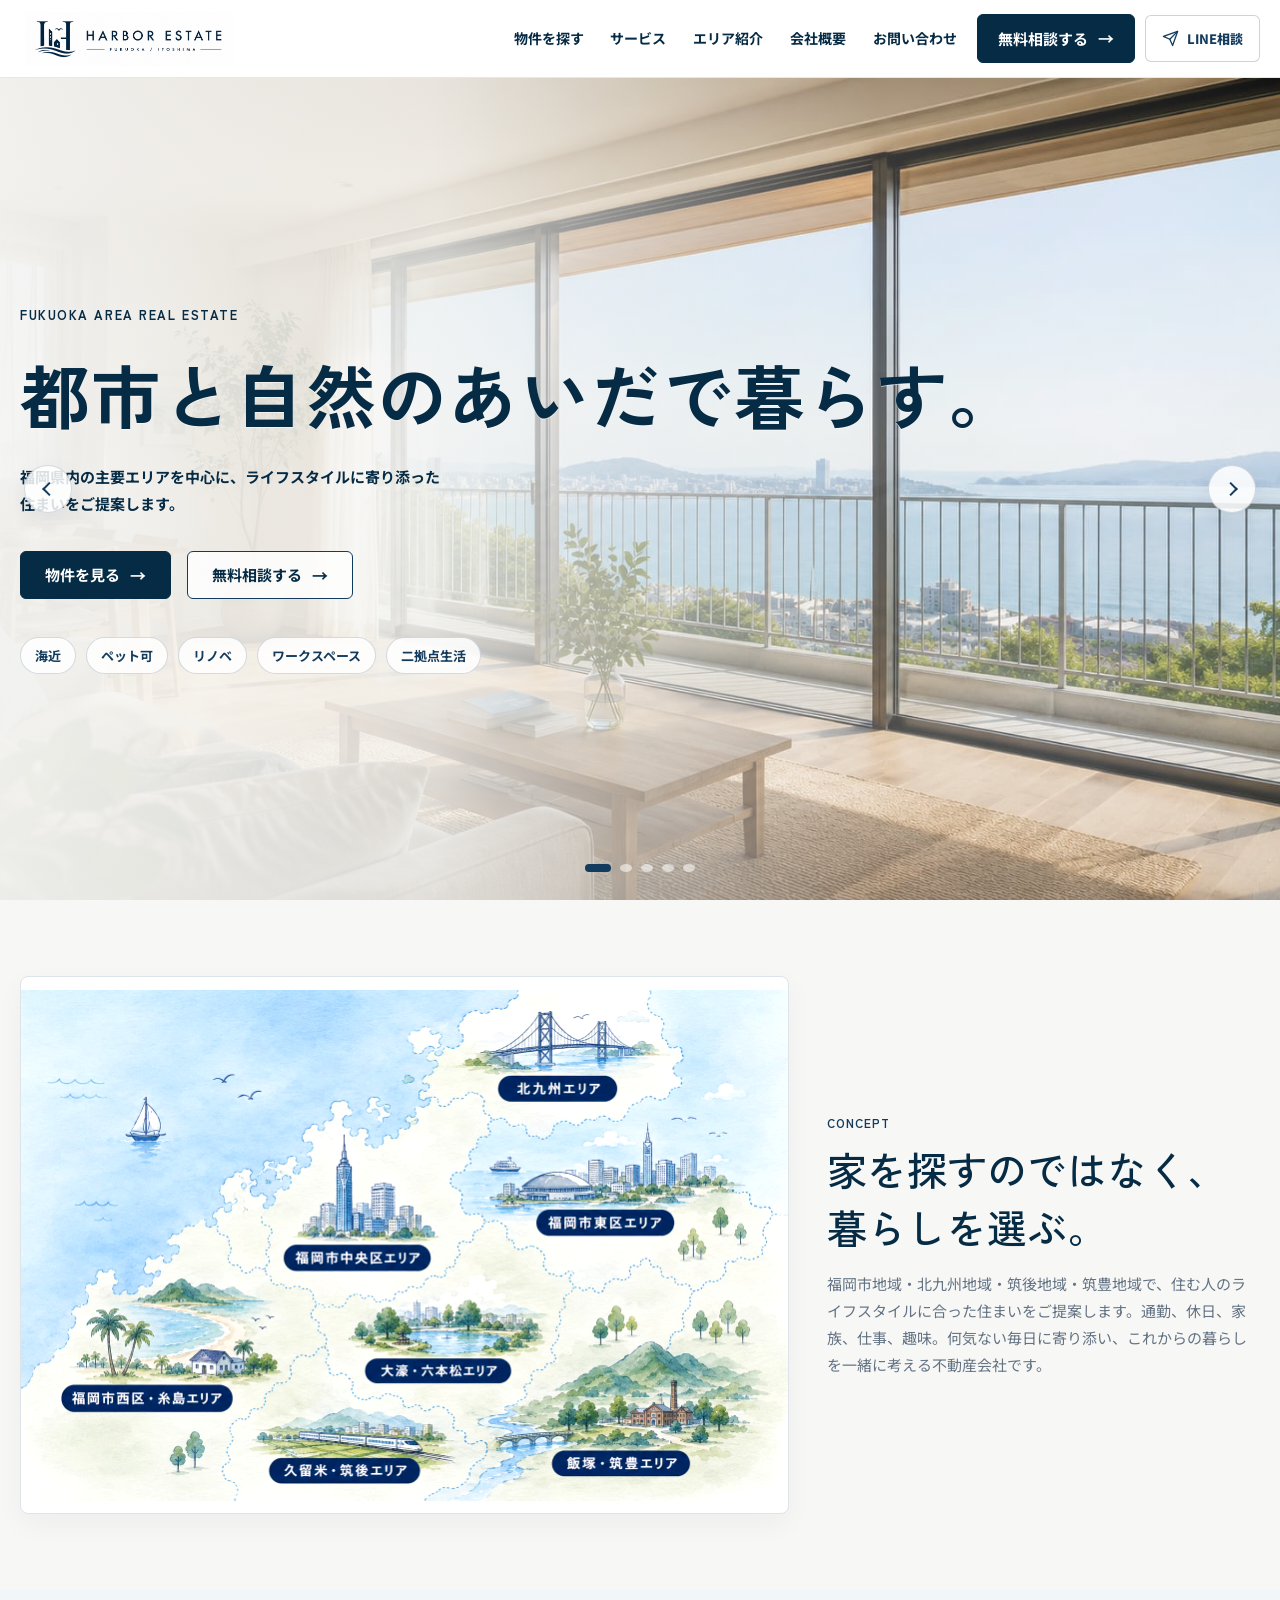
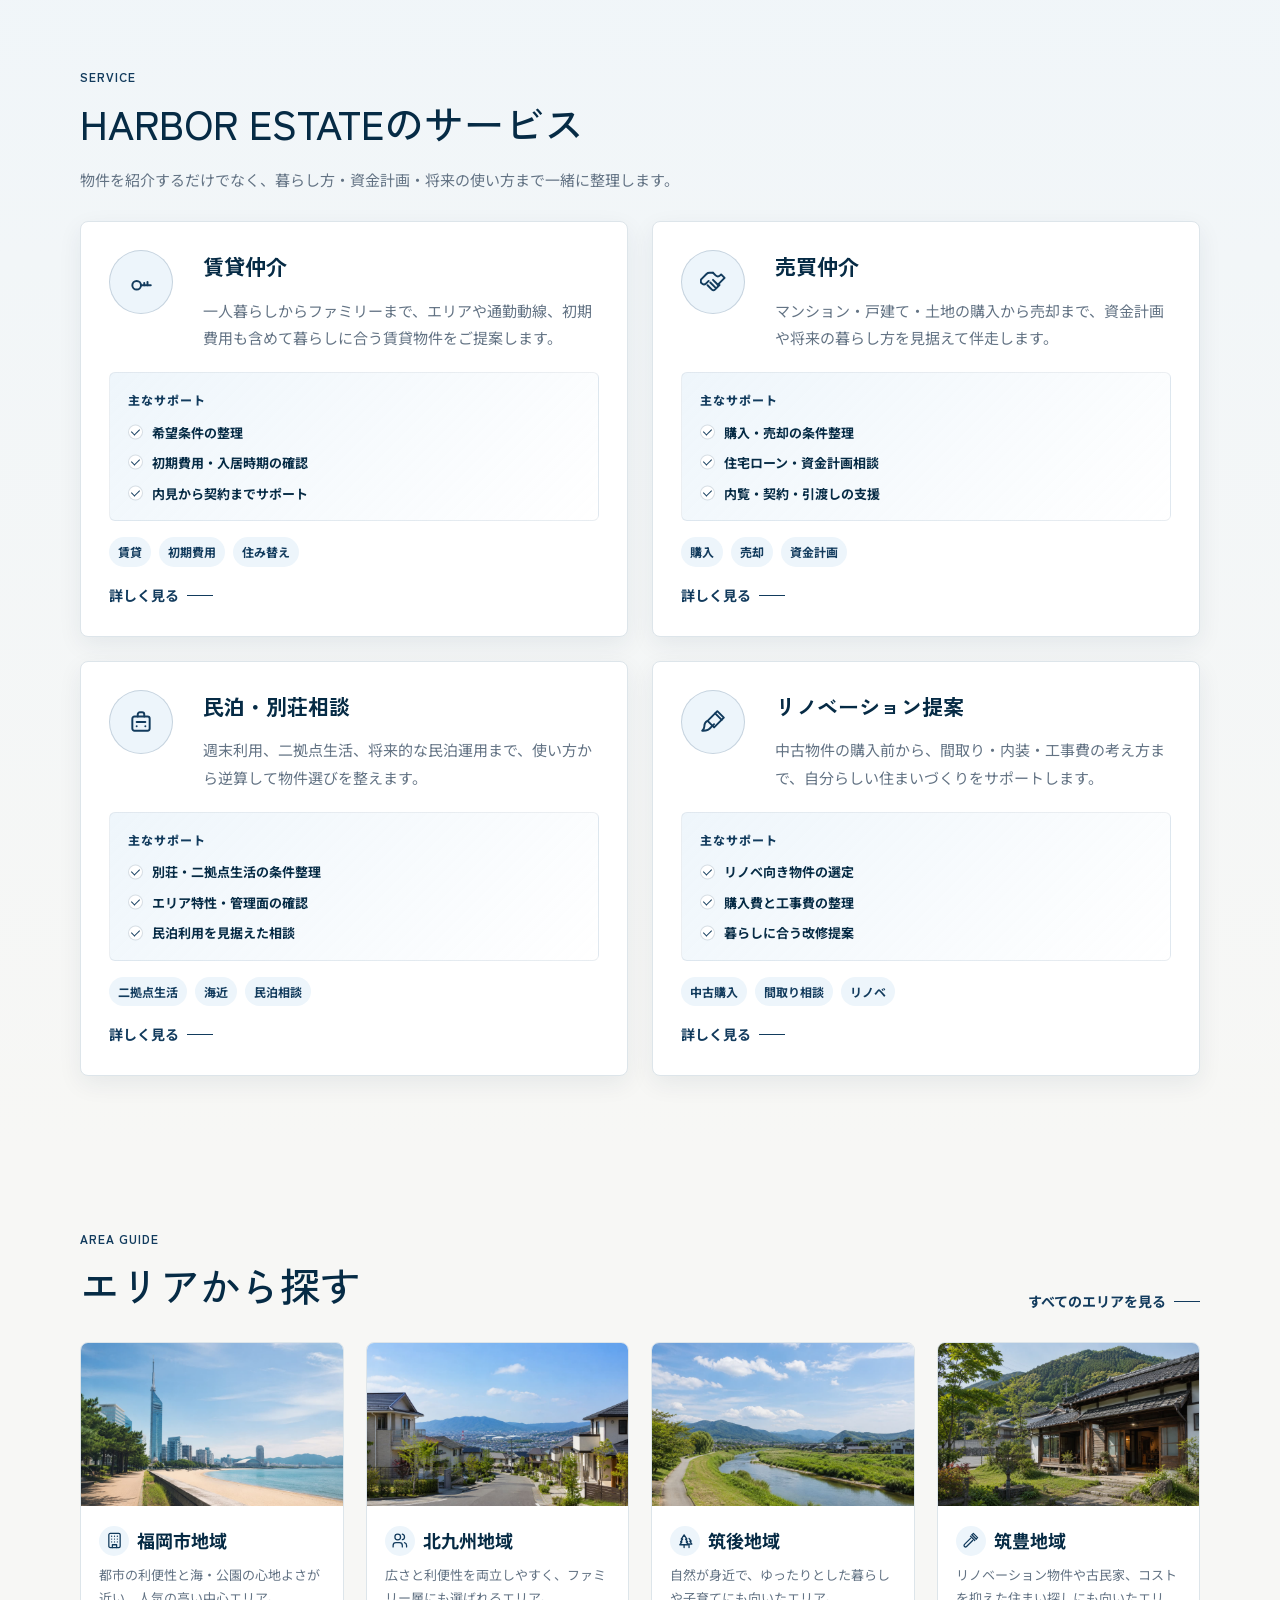
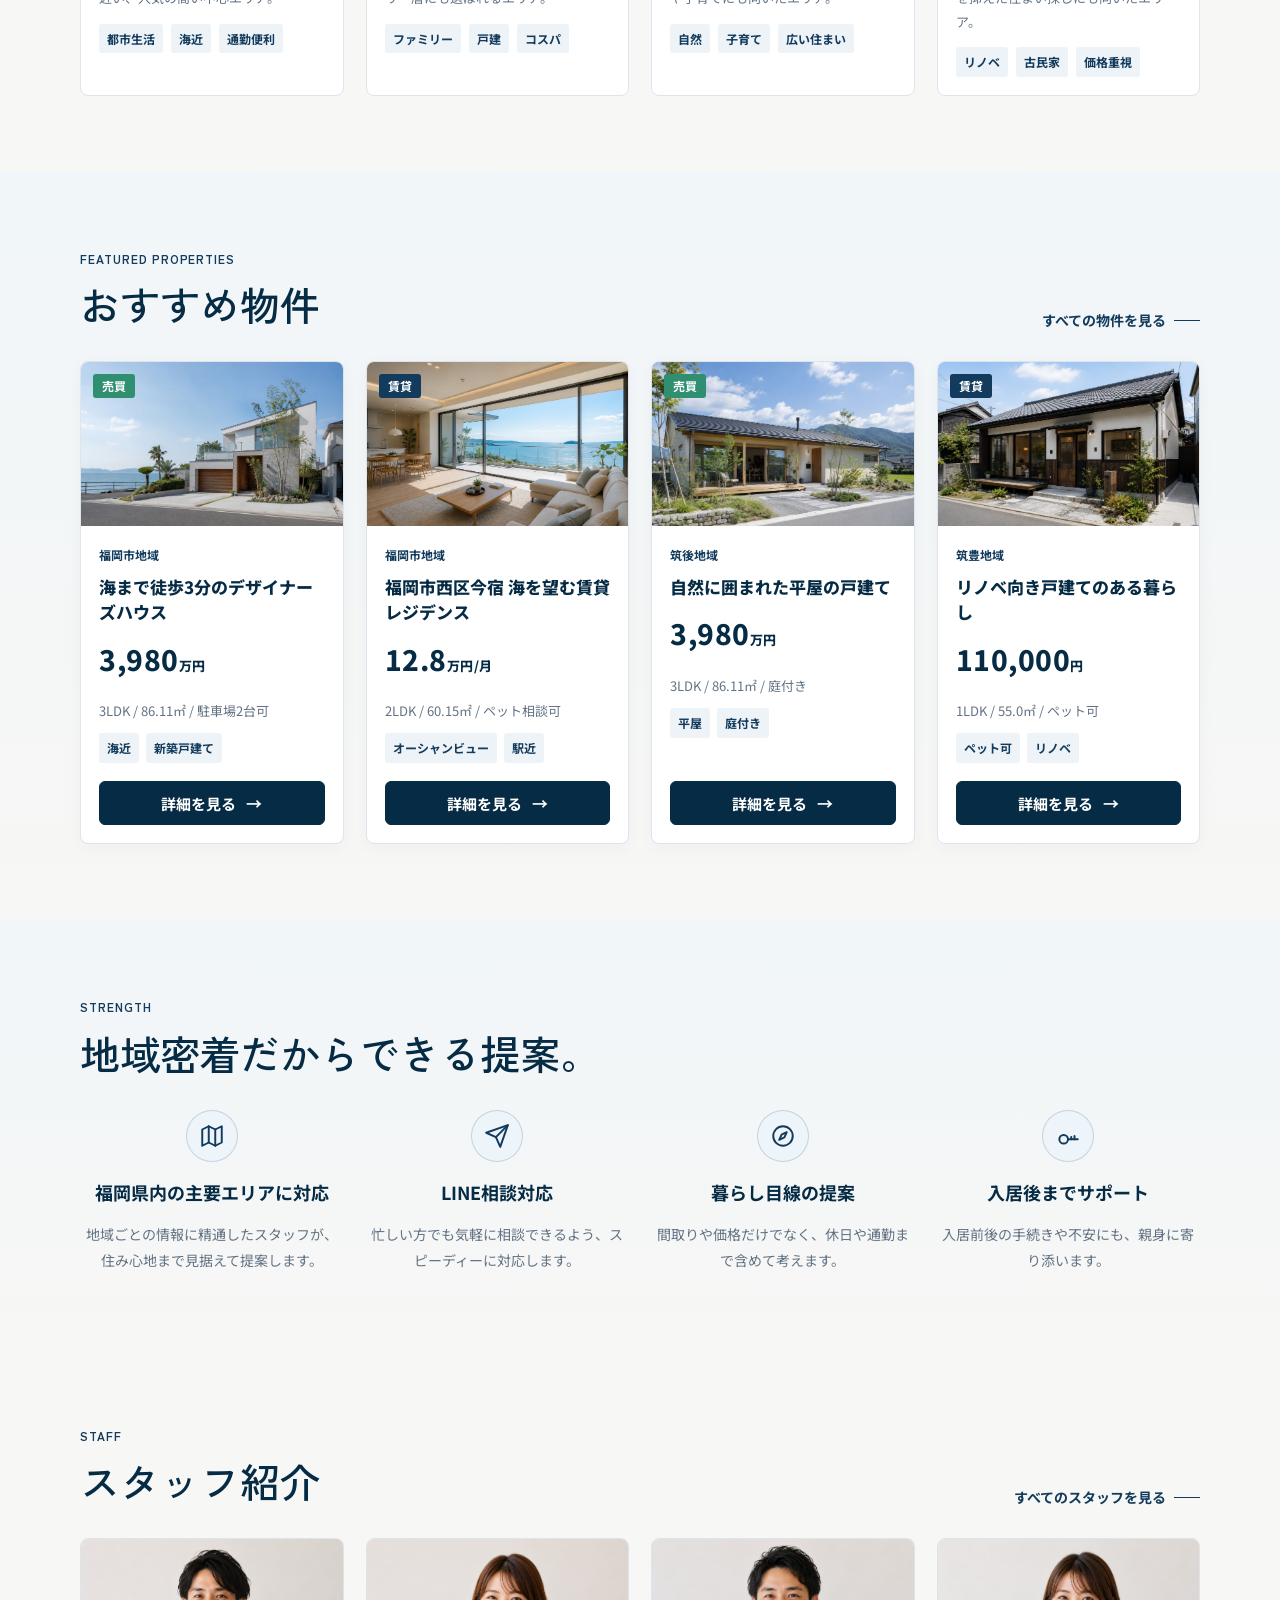
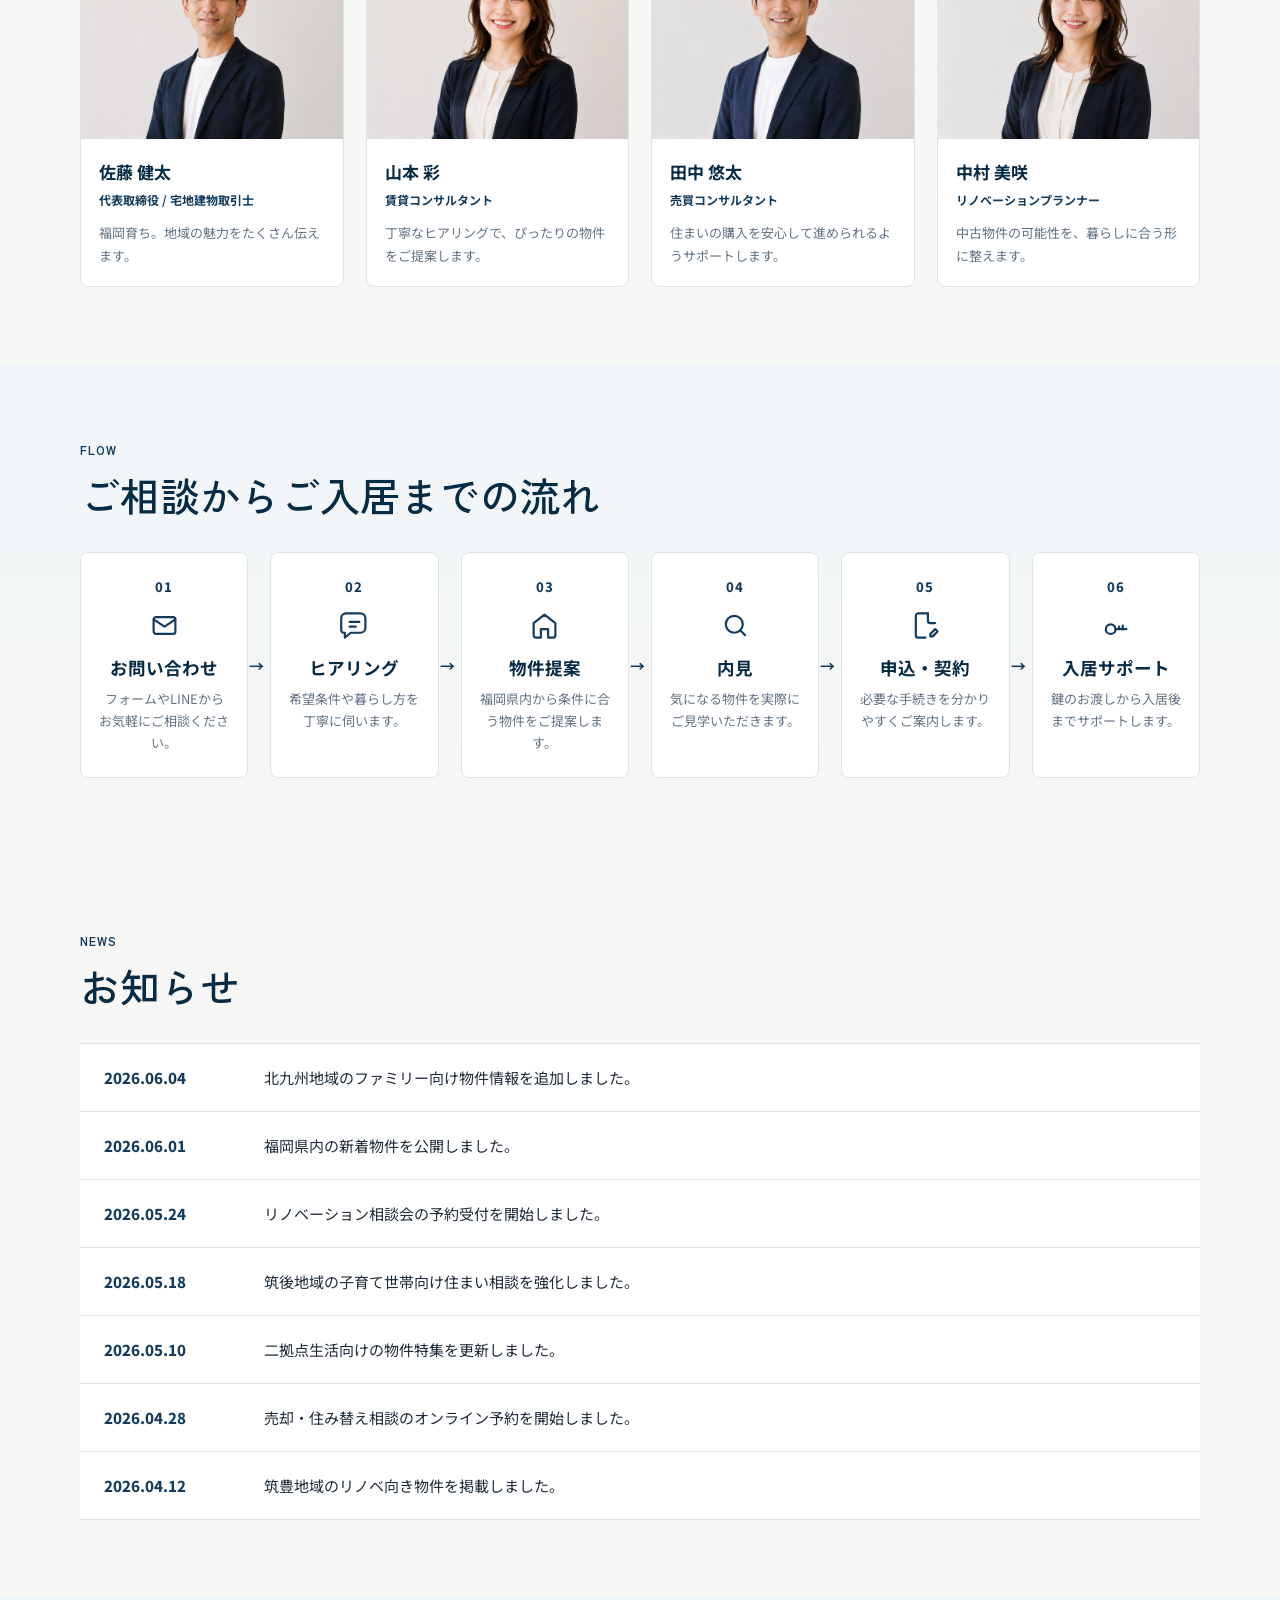
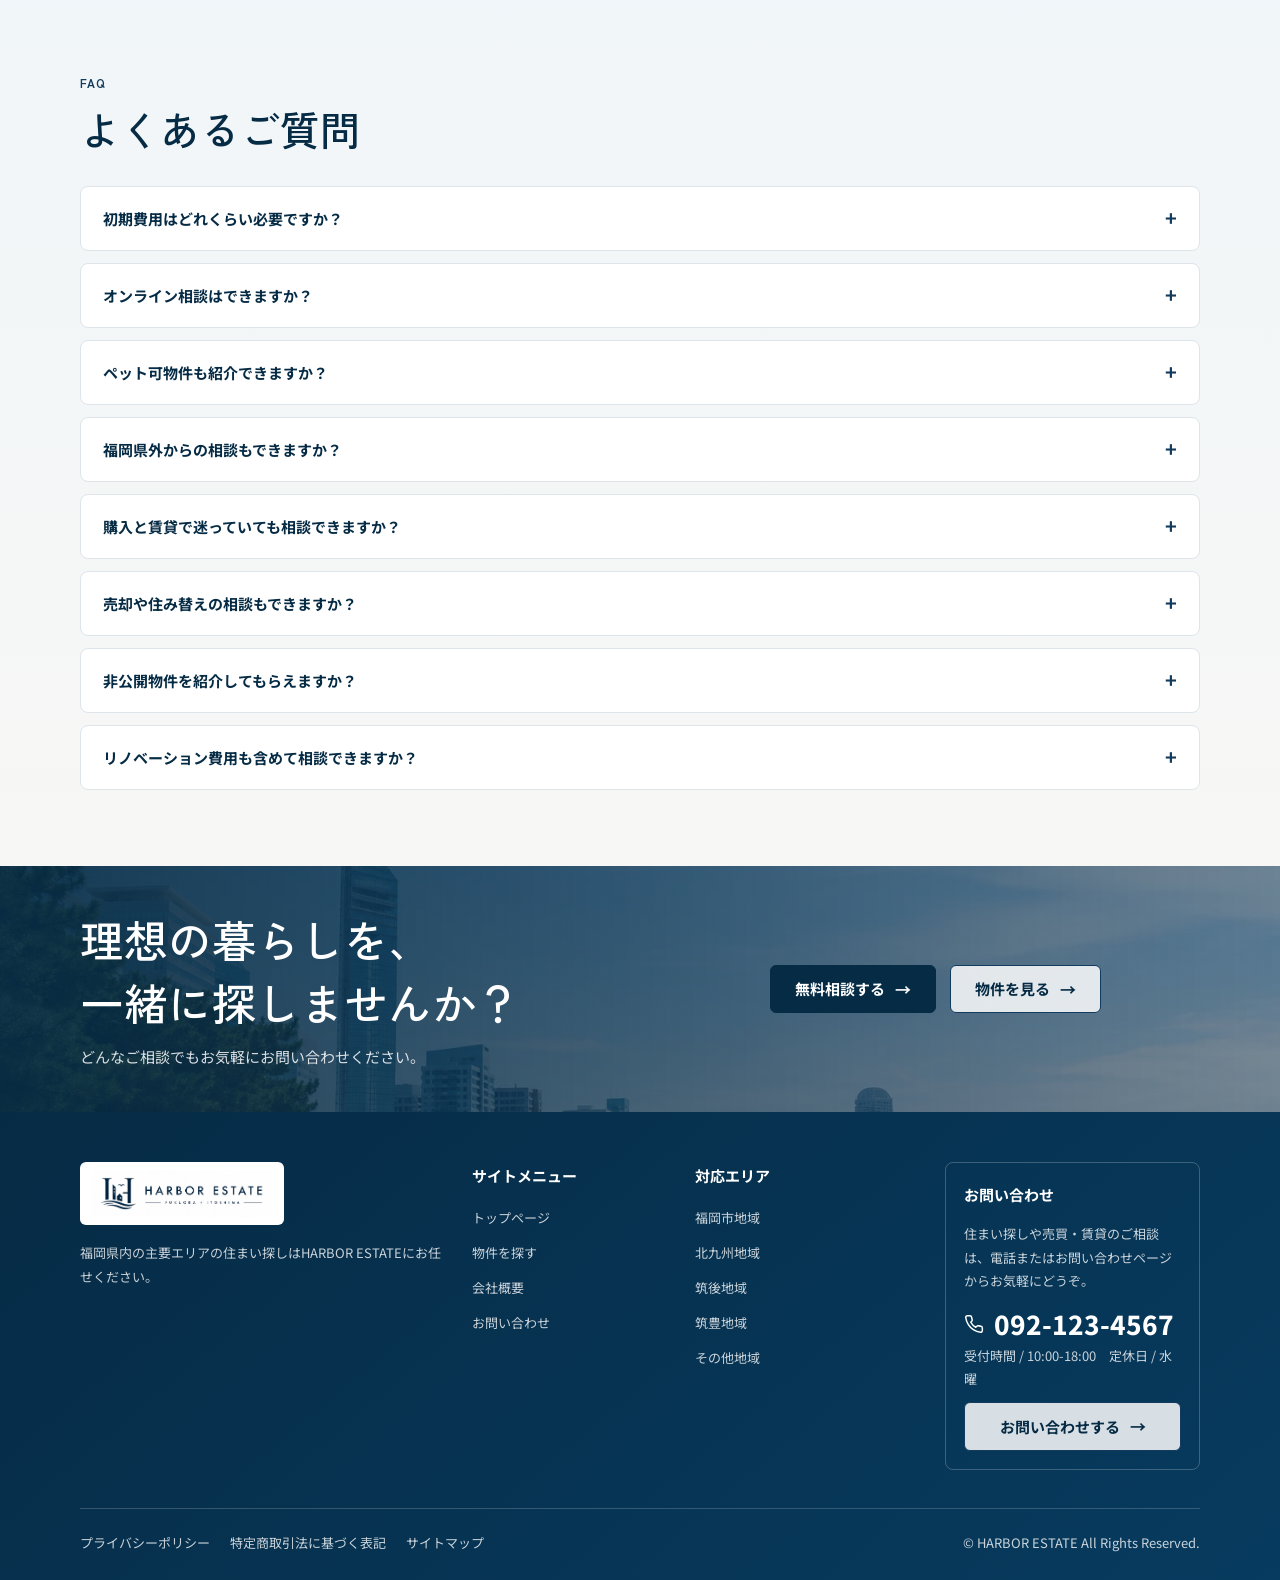
==== index.html @ d5b1fa8c "Add files via upload" ====
<!DOCTYPE html>
<html lang="ja">
<head>
  <meta charset="UTF-8">
  <meta name="viewport" content="width=device-width, initial-scale=1.0">
  <meta name="description" content="HARBOR ESTATEは、福岡県内の主要エリアで暮らしに寄り添う住まいを提案する不動産会社です。海沿い、ペット可、リノベーション物件など、理想の住まい探しをサポートします。">
  <title>HARBOR ESTATE | 福岡県内の暮らし提案型不動産</title>
  <link rel="canonical" href="https://kota-web-design.github.io/harbor-estate-demo/">
  <meta property="og:type" content="website">
  <meta property="og:site_name" content="HARBOR ESTATE">
  <meta property="og:title" content="HARBOR ESTATE | 福岡県内の暮らし提案型不動産">
  <meta property="og:description" content="HARBOR ESTATEは、福岡県内の主要エリアで暮らしに寄り添う住まいを提案する不動産会社です。海沿い、ペット可、リノベーション物件など、理想の住まい探しをサポートします。">
  <meta property="og:url" content="https://kota-web-design.github.io/harbor-estate-demo/">
  <meta property="og:image" content="https://kota-web-design.github.io/harbor-estate-demo/images/ogp.jpg">
  <meta property="og:image:width" content="1200">
  <meta property="og:image:height" content="630">
  <meta property="og:image:alt" content="HARBOR ESTATEの福岡県内向け住まい提案サイトイメージ">
  <meta property="og:locale" content="ja_JP">
  <meta name="twitter:card" content="summary_large_image">
  <meta name="twitter:title" content="HARBOR ESTATE | 福岡県内の暮らし提案型不動産">
  <meta name="twitter:description" content="HARBOR ESTATEは、福岡県内の主要エリアで暮らしに寄り添う住まいを提案する不動産会社です。海沿い、ペット可、リノベーション物件など、理想の住まい探しをサポートします。">
  <meta name="twitter:image" content="https://kota-web-design.github.io/harbor-estate-demo/images/ogp.jpg">
  <link rel="icon" href="images/favicon.svg" type="image/svg+xml">
  <link rel="preconnect" href="https://fonts.googleapis.com">
  <link rel="preconnect" href="https://fonts.gstatic.com" crossorigin>
  <link href="https://fonts.googleapis.com/css2?family=Noto+Sans+JP:wght@400;500;700;800&family=Zen+Kaku+Gothic+New:wght@400;500;700&display=swap" rel="stylesheet">
  <link rel="stylesheet" href="style.css?v=service-section-20260611">
</head>
<body>
  <!-- 共通ヘッダー -->
  <header class="site-header">
    <div class="site-header__inner">
      <a class="site-header__logo" href="index.html" aria-label="HARBOR ESTATE トップへ">
        <img src="images/logo.png" alt="HARBOR ESTATE" loading="eager" decoding="async">
      </a>
      <nav class="site-nav" id="global-nav" aria-label="グローバルナビゲーション">
        <a class="site-nav__link" href="properties.html">物件を探す</a>
        <a class="site-nav__link" href="#service">サービス</a>
        <a class="site-nav__link" href="#area">エリア紹介</a>
        <a class="site-nav__link" href="company.html">会社概要</a>
        <a class="site-nav__link" href="contact.html">お問い合わせ</a>
        <a class="site-nav__link site-nav__link--line" href="https://line.me/R/ti/p/@harborestate" target="_blank" rel="noopener">LINE相談</a>
      </nav>
      <div class="site-header__actions">
        <a class="btn btn--primary site-header__cta" href="contact.html">無料相談する</a>
        <a class="site-header__line" href="https://line.me/R/ti/p/@harborestate" target="_blank" rel="noopener"><span data-icon="send" aria-hidden="true"></span><span>LINE相談</span></a>
      </div>
      <button class="menu-button" type="button" aria-controls="global-nav" aria-expanded="false" aria-label="メニューを開閉する">
        <span class="menu-button__line"></span>
        <span class="menu-button__line"></span>
        <span class="menu-button__line"></span>
      </button>
    </div>
  </header>

  <!-- メインコンテンツ -->
  <main>
    <!-- Hero -->
    <section class="hero" data-hero-slider>
      <div class="hero__slides" aria-hidden="true">
        <div class="hero__slide is-active" data-title="都市と自然のあいだで暮らす。">
          <img src="images/hero-1.jpg" alt="" loading="eager" fetchpriority="high" decoding="async">
        </div>
        <div class="hero__slide" data-title="海の近くで、自分らしく。">
          <img src="images/hero-2.jpg" alt="" loading="lazy" decoding="async">
        </div>
        <div class="hero__slide" data-title="働く場所も、暮らす場所も。">
          <img src="images/hero-3.jpg" alt="" loading="lazy" decoding="async">
        </div>
        <div class="hero__slide" data-title="ペットと心地よく暮らす。">
          <img src="images/hero-4.jpg" alt="" loading="lazy" decoding="async">
        </div>
        <div class="hero__slide" data-title="リノベで、自分らしい空間へ。">
          <img src="images/hero-5.jpg" alt="" loading="lazy" decoding="async">
        </div>
      </div>
      <div class="hero__content">
        <div class="hero__copy">
          <span class="hero__eyebrow">FUKUOKA AREA REAL ESTATE</span>
          <h1 class="hero__title" data-hero-title>都市と自然のあいだで暮らす。</h1>
          <p class="hero__lead">福岡県内の主要エリアを中心に、ライフスタイルに寄り添った住まいをご提案します。</p>
          <div class="hero__actions">
            <a class="btn btn--primary" href="properties.html">物件を見る</a>
            <a class="btn btn--ghost" href="contact.html">無料相談する</a>
          </div>
          <div class="tag-list hero__tags" aria-label="暮らしタグ">
            <span class="tag">海近</span>
            <span class="tag">ペット可</span>
            <span class="tag">リノベ</span>
            <span class="tag">ワークスペース</span>
            <span class="tag">二拠点生活</span>
          </div>
        </div>
      </div>
      <button class="hero__control hero__control--prev" type="button" data-slider-prev aria-label="前のスライドへ">‹</button>
      <button class="hero__control hero__control--next" type="button" data-slider-next aria-label="次のスライドへ">›</button>
      <div class="hero__dots" role="tablist" aria-label="スライド選択">
        <button class="hero__dot is-active" type="button" aria-label="1枚目" aria-selected="true"></button>
        <button class="hero__dot" type="button" aria-label="2枚目" aria-selected="false"></button>
        <button class="hero__dot" type="button" aria-label="3枚目" aria-selected="false"></button>
        <button class="hero__dot" type="button" aria-label="4枚目" aria-selected="false"></button>
        <button class="hero__dot" type="button" aria-label="5枚目" aria-selected="false"></button>
      </div>
    </section>

    <!-- Concept -->
    <section class="section" id="concept">
      <div class="container concept-grid">
        <div class="concept-grid__image fade-up">
          <img src="images/concept.jpg" alt="福岡県内の対応エリアと暮らしの特徴を表現したイラストマップ" loading="lazy">
        </div>
        <div class="concept-grid__text fade-up">
          <span class="section__label">CONCEPT</span>
          <h2 class="section__title">家を探すのではなく、<br>暮らしを選ぶ。</h2>
          <p class="section__lead">福岡市地域・北九州地域・筑後地域・筑豊地域で、住む人のライフスタイルに合った住まいをご提案します。通勤、休日、家族、仕事、趣味。何気ない毎日に寄り添い、これからの暮らしを一緒に考える不動産会社です。</p>
        </div>
      </div>
    </section>

    <!-- Service -->
    <section class="section section--soft" id="service">
      <div class="container">
        <div class="section__head">
          <div>
            <span class="section__label">SERVICE</span>
            <h2 class="section__title">HARBOR ESTATEのサービス</h2>
            <p class="section__lead">物件を紹介するだけでなく、暮らし方・資金計画・将来の使い方まで一緒に整理します。</p>
          </div>
        </div>
        <div class="service-grid">
          <a class="service-card fade-up" href="properties.html?deal=rent">
            <span class="service-card__icon" data-icon="key" aria-hidden="true"></span>
            <h3 class="service-card__title">賃貸仲介</h3>
            <p class="service-card__text">一人暮らしからファミリーまで、エリアや通勤動線、初期費用も含めて暮らしに合う賃貸物件をご提案します。</p>
            <ul class="service-card__list">
              <li>希望条件の整理</li>
              <li>初期費用・入居時期の確認</li>
              <li>内見から契約までサポート</li>
            </ul>
            <div class="service-card__tags"><span>賃貸</span><span>初期費用</span><span>住み替え</span></div>
            <span class="link-arrow">詳しく見る</span>
          </a>
          <a class="service-card fade-up" href="properties.html?deal=buy">
            <span class="service-card__icon" data-icon="handshake" aria-hidden="true"></span>
            <h3 class="service-card__title">売買仲介</h3>
            <p class="service-card__text">マンション・戸建て・土地の購入から売却まで、資金計画や将来の暮らし方を見据えて伴走します。</p>
            <ul class="service-card__list">
              <li>購入・売却の条件整理</li>
              <li>住宅ローン・資金計画相談</li>
              <li>内覧・契約・引渡しの支援</li>
            </ul>
            <div class="service-card__tags"><span>購入</span><span>売却</span><span>資金計画</span></div>
            <span class="link-arrow">詳しく見る</span>
          </a>
          <a class="service-card fade-up" href="vacation.html">
            <span class="service-card__icon" data-icon="suitcase" aria-hidden="true"></span>
            <h3 class="service-card__title">民泊・別荘相談</h3>
            <p class="service-card__text">週末利用、二拠点生活、将来的な民泊運用まで、使い方から逆算して物件選びを整えます。</p>
            <ul class="service-card__list">
              <li>別荘・二拠点生活の条件整理</li>
              <li>エリア特性・管理面の確認</li>
              <li>民泊利用を見据えた相談</li>
            </ul>
            <div class="service-card__tags"><span>二拠点生活</span><span>海近</span><span>民泊相談</span></div>
            <span class="link-arrow">詳しく見る</span>
          </a>
          <a class="service-card fade-up" href="renovation.html">
            <span class="service-card__icon" data-icon="paintbrush" aria-hidden="true"></span>
            <h3 class="service-card__title">リノベーション提案</h3>
            <p class="service-card__text">中古物件の購入前から、間取り・内装・工事費の考え方まで、自分らしい住まいづくりをサポートします。</p>
            <ul class="service-card__list">
              <li>リノベ向き物件の選定</li>
              <li>購入費と工事費の整理</li>
              <li>暮らしに合う改修提案</li>
            </ul>
            <div class="service-card__tags"><span>中古購入</span><span>間取り相談</span><span>リノベ</span></div>
            <span class="link-arrow">詳しく見る</span>
          </a>
        </div>
      </div>
    </section>

    <!-- Area Guide -->
    <section class="section" id="area">
      <div class="container">
        <div class="section__head">
          <div>
            <span class="section__label">AREA GUIDE</span>
            <h2 class="section__title">エリアから探す</h2>
          </div>
          <a class="link-arrow" href="properties.html">すべてのエリアを見る</a>
        </div>
        <div class="area-grid">
          <a class="area-card fade-up" href="properties.html?area=福岡市地域">
            <div class="area-card__image"><img src="images/fukuokashi.jpg" alt="福岡市地域の海沿い都市景観と暮らしを表現したエリアイメージ" loading="lazy"></div>
            <div class="area-card__body">
              <h3 class="area-card__title"><span class="area-card__icon" data-icon="building" aria-hidden="true"></span>福岡市地域</h3>
              <p class="area-card__text">都市の利便性と海・公園の心地よさが近い、人気の高い中心エリア。</p>
              <div class="area-card__tags"><span>都市生活</span><span>海近</span><span>通勤便利</span></div>
            </div>
          </a>
          <a class="area-card fade-up" href="properties.html?area=北九州地域">
            <div class="area-card__image"><img src="images/kitakyuusyu.jpg" alt="北九州地域の落ち着いた住宅街とファミリー向けの暮らしを表現したエリアイメージ" loading="lazy"></div>
            <div class="area-card__body">
              <h3 class="area-card__title"><span class="area-card__icon" data-icon="users" aria-hidden="true"></span>北九州地域</h3>
              <p class="area-card__text">広さと利便性を両立しやすく、ファミリー層にも選ばれるエリア。</p>
              <div class="area-card__tags"><span>ファミリー</span><span>戸建</span><span>コスパ</span></div>
            </div>
          </a>
          <a class="area-card fade-up" href="properties.html?area=筑後地域">
            <div class="area-card__image"><img src="images/chikugo.jpg" alt="筑後地域の自然豊かな川沿いの暮らしを表現したエリアイメージ" loading="lazy"></div>
            <div class="area-card__body">
              <h3 class="area-card__title"><span class="area-card__icon" data-icon="trees" aria-hidden="true"></span>筑後地域</h3>
              <p class="area-card__text">自然が身近で、ゆったりとした暮らしや子育てにも向いたエリア。</p>
              <div class="area-card__tags"><span>自然</span><span>子育て</span><span>広い住まい</span></div>
            </div>
          </a>
          <a class="area-card fade-up" href="properties.html?area=筑豊地域">
            <div class="area-card__image"><img src="images/chikuhou.jpg" alt="筑豊地域の古民家リノベーションと自然に囲まれた暮らしを表現したエリアイメージ" loading="lazy"></div>
            <div class="area-card__body">
              <h3 class="area-card__title"><span class="area-card__icon" data-icon="hammer" aria-hidden="true"></span>筑豊地域</h3>
              <p class="area-card__text">リノベーション物件や古民家、コストを抑えた住まい探しにも向いたエリア。</p>
              <div class="area-card__tags"><span>リノベ</span><span>古民家</span><span>価格重視</span></div>
            </div>
          </a>
        </div>
      </div>
    </section>

    <!-- Featured Properties -->
    <section class="section section--soft" id="featured">
      <div class="container">
        <div class="section__head">
          <div>
            <span class="section__label">FEATURED PROPERTIES</span>
            <h2 class="section__title">おすすめ物件</h2>
          </div>
          <a class="link-arrow" href="properties.html">すべての物件を見る</a>
        </div>
        <div class="property-grid">
          <article class="property-card fade-up">
            <a href="property-detail.html" class="property-card__image">
              <img src="images/fukuokashi_house.jpg" alt="福岡市地域の海沿いに建つモダンなデザイナーズ住宅の物件イメージ" loading="lazy">
              <span class="badge badge--green property-card__badge">売買</span>
            </a>
            <div class="property-card__body">
              <p class="property-card__area">福岡市地域</p>
              <h3 class="property-card__title">海まで徒歩3分のデザイナーズハウス</h3>
              <p class="property-card__price">3,980<small>万円</small></p>
              <p class="property-card__meta">3LDK / 86.11㎡ / 駐車場2台可</p>
              <div class="property-card__tags"><span class="property-card__tag">海近</span><span class="property-card__tag">新築戸建て</span></div>
            </div>
            <a class="btn btn--primary property-card__button" href="property-detail.html">詳細を見る</a>
          </article>
          <article class="property-card fade-up">
            <a href="property-rent-detail.html" class="property-card__image">
              <img src="images/properties/house03.jpg" alt="福岡市西区今宿の海を望む賃貸レジデンスの物件イメージ" loading="lazy">
              <span class="badge property-card__badge">賃貸</span>
            </a>
            <div class="property-card__body">
              <p class="property-card__area">福岡市地域</p>
              <h3 class="property-card__title">福岡市西区今宿 海を望む賃貸レジデンス</h3>
              <p class="property-card__price">12.8<small>万円/月</small></p>
              <p class="property-card__meta">2LDK / 60.15㎡ / ペット相談可</p>
              <div class="property-card__tags"><span class="property-card__tag">オーシャンビュー</span><span class="property-card__tag">駅近</span></div>
            </div>
            <a class="btn btn--primary property-card__button" href="property-rent-detail.html">詳細を見る</a>
          </article>
          <article class="property-card fade-up">
            <a href="property-unavailable.html" class="property-card__image">
              <img src="images/chikugou_house.jpg" alt="筑後地域の自然に囲まれた平屋住宅の物件イメージ" loading="lazy">
              <span class="badge badge--green property-card__badge">売買</span>
            </a>
            <div class="property-card__body">
              <p class="property-card__area">筑後地域</p>
              <h3 class="property-card__title">自然に囲まれた平屋の戸建て</h3>
              <p class="property-card__price">3,980<small>万円</small></p>
              <p class="property-card__meta">3LDK / 86.11㎡ / 庭付き</p>
              <div class="property-card__tags"><span class="property-card__tag">平屋</span><span class="property-card__tag">庭付き</span></div>
            </div>
            <a class="btn btn--primary property-card__button" href="property-unavailable.html">詳細を見る</a>
          </article>
          <article class="property-card fade-up">
            <a href="property-unavailable.html" class="property-card__image">
              <img src="images/chikuhou_house.jpg" alt="筑豊地域の古民家リノベーション住宅の物件イメージ" loading="lazy">
              <span class="badge property-card__badge">賃貸</span>
            </a>
            <div class="property-card__body">
              <p class="property-card__area">筑豊地域</p>
              <h3 class="property-card__title">リノベ向き戸建てのある暮らし</h3>
              <p class="property-card__price">110,000<small>円</small></p>
              <p class="property-card__meta">1LDK / 55.0㎡ / ペット可</p>
              <div class="property-card__tags"><span class="property-card__tag">ペット可</span><span class="property-card__tag">リノベ</span></div>
            </div>
            <a class="btn btn--primary property-card__button" href="property-unavailable.html">詳細を見る</a>
          </article>
        </div>
      </div>
    </section>

    <!-- Strength -->
    <section class="section section--soft" id="strength">
      <div class="container">
        <div class="section__head">
          <div>
            <span class="section__label">STRENGTH</span>
            <h2 class="section__title">地域密着だからできる提案。</h2>
          </div>
        </div>
        <div class="strength-grid">
          <div class="strength-card fade-up">
            <span class="icon-box" data-icon="map" aria-hidden="true"></span>
            <h3 class="strength-card__title">福岡県内の主要エリアに対応</h3>
            <p class="strength-card__text">地域ごとの情報に精通したスタッフが、住み心地まで見据えて提案します。</p>
          </div>
          <div class="strength-card fade-up">
            <span class="icon-box" data-icon="send" aria-hidden="true"></span>
            <h3 class="strength-card__title">LINE相談対応</h3>
            <p class="strength-card__text">忙しい方でも気軽に相談できるよう、スピーディーに対応します。</p>
          </div>
          <div class="strength-card fade-up">
            <span class="icon-box" data-icon="compass" aria-hidden="true"></span>
            <h3 class="strength-card__title">暮らし目線の提案</h3>
            <p class="strength-card__text">間取りや価格だけでなく、休日や通勤まで含めて考えます。</p>
          </div>
          <div class="strength-card fade-up">
            <span class="icon-box" data-icon="key" aria-hidden="true"></span>
            <h3 class="strength-card__title">入居後までサポート</h3>
            <p class="strength-card__text">入居前後の手続きや不安にも、親身に寄り添います。</p>
          </div>
        </div>
      </div>
    </section>

    <!-- Staff -->
    <section class="section" id="staff">
      <div class="container">
        <div class="section__head">
          <div>
            <span class="section__label">STAFF</span>
            <h2 class="section__title">スタッフ紹介</h2>
          </div>
          <a class="link-arrow" href="company.html#staff">すべてのスタッフを見る</a>
        </div>
        <div class="staff-grid">
          <article class="staff-card fade-up"><div class="staff-card__image"><img src="images/staff-01.jpg" alt="佐藤 健太のプロフィール写真"></div><div class="staff-card__body"><h3 class="staff-card__name">佐藤 健太</h3><p class="staff-card__role">代表取締役 / 宅地建物取引士</p><p class="staff-card__text">福岡育ち。地域の魅力をたくさん伝えます。</p></div></article>
          <article class="staff-card fade-up"><div class="staff-card__image"><img src="images/staff-02.jpg" alt="山本 彩のプロフィール写真"></div><div class="staff-card__body"><h3 class="staff-card__name">山本 彩</h3><p class="staff-card__role">賃貸コンサルタント</p><p class="staff-card__text">丁寧なヒアリングで、ぴったりの物件をご提案します。</p></div></article>
          <article class="staff-card fade-up"><div class="staff-card__image"><img src="images/staff-03.jpg" alt="田中 悠太のプロフィール写真"></div><div class="staff-card__body"><h3 class="staff-card__name">田中 悠太</h3><p class="staff-card__role">売買コンサルタント</p><p class="staff-card__text">住まいの購入を安心して進められるようサポートします。</p></div></article>
          <article class="staff-card fade-up"><div class="staff-card__image"><img src="images/staff-04.jpg" alt="中村 美咲のプロフィール写真"></div><div class="staff-card__body"><h3 class="staff-card__name">中村 美咲</h3><p class="staff-card__role">リノベーションプランナー</p><p class="staff-card__text">中古物件の可能性を、暮らしに合う形に整えます。</p></div></article>
        </div>
      </div>
    </section>

    <!-- Flow -->
    <section class="section section--soft" id="flow">
      <div class="container">
        <div class="section__head">
          <div>
            <span class="section__label">FLOW</span>
            <h2 class="section__title">ご相談からご入居までの流れ</h2>
          </div>
        </div>
        <div class="flow-grid">
          <div class="flow-card fade-up"><p class="flow-card__num">01</p><p class="flow-card__icon" data-icon="mail" aria-hidden="true"></p><h3 class="flow-card__title">お問い合わせ</h3><p class="flow-card__text">フォームやLINEからお気軽にご相談ください。</p></div>
          <div class="flow-card fade-up"><p class="flow-card__num">02</p><p class="flow-card__icon" data-icon="messages" aria-hidden="true"></p><h3 class="flow-card__title">ヒアリング</h3><p class="flow-card__text">希望条件や暮らし方を丁寧に伺います。</p></div>
          <div class="flow-card fade-up"><p class="flow-card__num">03</p><p class="flow-card__icon" data-icon="home" aria-hidden="true"></p><h3 class="flow-card__title">物件提案</h3><p class="flow-card__text">福岡県内から条件に合う物件をご提案します。</p></div>
          <div class="flow-card fade-up"><p class="flow-card__num">04</p><p class="flow-card__icon" data-icon="search" aria-hidden="true"></p><h3 class="flow-card__title">内見</h3><p class="flow-card__text">気になる物件を実際にご見学いただきます。</p></div>
          <div class="flow-card fade-up"><p class="flow-card__num">05</p><p class="flow-card__icon" data-icon="filePen" aria-hidden="true"></p><h3 class="flow-card__title">申込・契約</h3><p class="flow-card__text">必要な手続きを分かりやすくご案内します。</p></div>
          <div class="flow-card fade-up"><p class="flow-card__num">06</p><p class="flow-card__icon" data-icon="key" aria-hidden="true"></p><h3 class="flow-card__title">入居サポート</h3><p class="flow-card__text">鍵のお渡しから入居後までサポートします。</p></div>
        </div>
      </div>
    </section>

    <!-- News -->
    <section class="section" id="news">
      <div class="container">
        <div class="section__head">
          <div>
            <span class="section__label">NEWS</span>
            <h2 class="section__title">お知らせ</h2>
          </div>
        </div>
        <div class="news-list">
          <article class="news-item fade-up"><time datetime="2026-06-04">2026.06.04</time><span>北九州地域のファミリー向け物件情報を追加しました。</span></article>
          <article class="news-item fade-up"><time datetime="2026-06-01">2026.06.01</time><span>福岡県内の新着物件を公開しました。</span></article>
          <article class="news-item fade-up"><time datetime="2026-05-24">2026.05.24</time><span>リノベーション相談会の予約受付を開始しました。</span></article>
          <article class="news-item fade-up"><time datetime="2026-05-18">2026.05.18</time><span>筑後地域の子育て世帯向け住まい相談を強化しました。</span></article>
          <article class="news-item fade-up"><time datetime="2026-05-10">2026.05.10</time><span>二拠点生活向けの物件特集を更新しました。</span></article>
          <article class="news-item fade-up"><time datetime="2026-04-28">2026.04.28</time><span>売却・住み替え相談のオンライン予約を開始しました。</span></article>
          <article class="news-item fade-up"><time datetime="2026-04-12">2026.04.12</time><span>筑豊地域のリノベ向き物件を掲載しました。</span></article>
        </div>
      </div>
    </section>

    <!-- FAQ -->
    <section class="section section--soft" id="faq">
      <div class="container">
        <div class="section__head">
          <div>
            <span class="section__label">FAQ</span>
            <h2 class="section__title">よくあるご質問</h2>
          </div>
        </div>
        <div class="faq-list">
          <div class="faq-item"><button class="faq-item__question" type="button" aria-expanded="false">初期費用はどれくらい必要ですか？</button><div class="faq-item__answer"><p>賃貸の場合は家賃の4〜6か月分が目安です。物件や契約条件により変わるため、候補物件ごとに分かりやすくお伝えします。</p></div></div>
          <div class="faq-item"><button class="faq-item__question" type="button" aria-expanded="false">オンライン相談はできますか？</button><div class="faq-item__answer"><p>可能です。LINE、メール、ビデオ通話など、ご都合に合わせた方法でご相談いただけます。</p></div></div>
          <div class="faq-item"><button class="faq-item__question" type="button" aria-expanded="false">ペット可物件も紹介できますか？</button><div class="faq-item__answer"><p>はい。犬・猫の種類や頭数、暮らし方に合わせて、条件に合う物件をご提案します。</p></div></div>
          <div class="faq-item"><button class="faq-item__question" type="button" aria-expanded="false">福岡県外からの相談もできますか？</button><div class="faq-item__answer"><p>県外からの移住相談も歓迎しています。エリアの特徴や生活環境も含めてご案内します。</p></div></div>
          <div class="faq-item"><button class="faq-item__question" type="button" aria-expanded="false">購入と賃貸で迷っていても相談できますか？</button><div class="faq-item__answer"><p>もちろんです。毎月の支払い、将来の住み替え、ライフスタイルを比較しながら一緒に整理します。</p></div></div>
          <div class="faq-item"><button class="faq-item__question" type="button" aria-expanded="false">売却や住み替えの相談もできますか？</button><div class="faq-item__answer"><p>対応しています。査定、売却時期、住み替え先探しまで、状況に合わせて無理のない流れをご提案します。</p></div></div>
          <div class="faq-item"><button class="faq-item__question" type="button" aria-expanded="false">非公開物件を紹介してもらえますか？</button><div class="faq-item__answer"><p>条件をお伺いしたうえで、公開前の情報や掲載しきれていない候補も含めてご提案します。</p></div></div>
          <div class="faq-item"><button class="faq-item__question" type="button" aria-expanded="false">リノベーション費用も含めて相談できますか？</button><div class="faq-item__answer"><p>はい。物件価格だけでなく、工事費や入居までのスケジュールも含めて現実的に検討できます。</p></div></div>
        </div>
      </div>
    </section>

    <!-- Contact CTA -->
    <section class="cta-band">
      <div class="cta-band__inner">
        <div>
          <h2 class="cta-band__title">理想の暮らしを、<br>一緒に探しませんか？</h2>
          <p class="cta-band__lead">どんなご相談でもお気軽にお問い合わせください。</p>
        </div>
        <div class="cta-band__actions">
          <a class="btn btn--primary" href="contact.html">無料相談する</a>
          <a class="btn btn--ghost" href="properties.html">物件を見る</a>
        </div>
      </div>
    </section>
  </main>

  <!-- 共通フッター -->
  <footer class="site-footer">
    <div class="site-footer__inner">
      <div class="site-footer__grid">
        <div class="site-footer__brand">
          <img class="site-footer__logo" src="images/logo.png" alt="HARBOR ESTATE">
          <p class="site-footer__text">福岡県内の主要エリアの住まい探しはHARBOR ESTATEにお任せください。</p>
        </div>
        <div>
          <h3 class="site-footer__heading">サイトメニュー</h3>
          <ul class="site-footer__links">
            <li><a class="site-footer__link" href="index.html">トップページ</a></li>
            <li><a class="site-footer__link" href="properties.html">物件を探す</a></li>
            <li><a class="site-footer__link" href="company.html">会社概要</a></li>
            <li><a class="site-footer__link" href="contact.html">お問い合わせ</a></li>
          </ul>
        </div>
        <div>
          <h3 class="site-footer__heading">対応エリア</h3>
          <ul class="site-footer__links">
            <li><a class="site-footer__link" href="index.html#area">福岡市地域</a></li>
            <li><a class="site-footer__link" href="index.html#area">北九州地域</a></li>
            <li><a class="site-footer__link" href="index.html#area">筑後地域</a></li>
            <li><a class="site-footer__link" href="index.html#area">筑豊地域</a></li>
            <li><a class="site-footer__link" href="properties.html">その他地域</a></li>
          </ul>
        </div>
        <div class="footer-contact">
          <h3 class="site-footer__heading">お問い合わせ</h3>
          <p class="site-footer__small footer-contact__lead">住まい探しや売買・賃貸のご相談は、電話またはお問い合わせページからお気軽にどうぞ。</p>
          <a class="footer-contact__tel" href="tel:0921234567">092-123-4567</a>
          <p class="site-footer__small">受付時間 / 10:00-18:00　定休日 / 水曜</p>
          <a class="btn btn--ghost btn--block" href="contact.html">お問い合わせする</a>
        </div>
      </div>
      <div class="site-footer__bottom">
        <div class="site-footer__legal">
          <a class="site-footer__small" href="privacy.html">プライバシーポリシー</a>
          <a class="site-footer__small" href="law.html">特定商取引法に基づく表記</a>
          <a class="site-footer__small" href="sitemap.html">サイトマップ</a>
        </div>
        <p class="site-footer__small">© HARBOR ESTATE All Rights Reserved.</p>
      </div>
    </div>
  </footer>

  <!-- スマートフォン下部ナビ -->
  <nav class="bottom-nav" aria-label="スマートフォン用メニュー">
    <a href="index.html"><span data-icon="home" aria-hidden="true"></span>ホーム</a>
    <a href="properties.html"><span data-icon="search" aria-hidden="true"></span>物件を探す</a>
    <a href="index.html#service"><span data-icon="building" aria-hidden="true"></span>サービス</a>
    <a href="contact.html"><span data-icon="messageCircle" aria-hidden="true"></span>相談する</a>
  </nav>

  <!-- JavaScript -->
  <script src="main.js?v=service-section-20260611"></script>
</body>
</html>
---- style.css ----
@charset "UTF-8";

/* Foundation / Design Tokens */
:root {
  --color-bg: #f7f7f5;
  --color-white: #ffffff;
  --color-text: #1e2a38;
  --color-navy: #123b5d;
  --color-navy-dark: #062b45;
  --color-blue: #a7c7e7;
  --color-beige: #e8ded2;
  --color-line: #dde5ea;
  --color-muted: #637384;
  --color-soft-blue: #edf5fb;
  --color-success: #2f8f70;
  --shadow-soft: 0 12px 30px rgba(6, 43, 69, 0.075);
  --shadow-card: 0 8px 24px rgba(6, 43, 69, 0.07);
  --radius-sm: 6px;
  --radius-md: 8px;
  --radius-lg: 12px;
  --content: min(1120px, calc(100% - 40px));
  --header-height: 78px;
  --font-base: "Noto Sans JP", system-ui, sans-serif;
  --font-heading: "Zen Kaku Gothic New", "Noto Sans JP", system-ui, sans-serif;
}

/* Base Elements */
*,
*::before,
*::after {
  box-sizing: border-box;
}

html {
  max-width: 100%;
  overflow-x: clip;
  scroll-behavior: smooth;
}

body {
  margin: 0;
  max-width: 100%;
  overflow-x: hidden;
  color: var(--color-text);
  font-family: var(--font-base);
  font-size: 15px;
  line-height: 1.8;
  letter-spacing: 0;
  background: var(--color-bg);
}

body.is-menu-open {
  overflow: hidden;
}

img {
  display: block;
  max-width: 100%;
  height: auto;
}

a {
  color: inherit;
  text-decoration: none;
}

button,
input,
select,
textarea {
  font: inherit;
}

button {
  cursor: pointer;
}

ul,
ol {
  margin: 0;
  padding: 0;
  list-style: none;
}

p,
h1,
h2,
h3,
h4,
figure {
  margin: 0;
}

:focus-visible {
  outline: 3px solid rgba(167, 199, 231, 0.9);
  outline-offset: 3px;
}

/* Icon System */
.he-icon {
  display: inline-grid;
  place-items: center;
  flex: 0 0 auto;
  color: currentColor;
  line-height: 0;
}

.he-icon__svg {
  width: var(--icon-size, 24px);
  height: var(--icon-size, 24px);
  fill: none;
  stroke: currentColor;
  stroke-width: var(--icon-stroke, 1.8);
  stroke-linecap: round;
  stroke-linejoin: round;
}

.he-icon--inline {
  --icon-size: 20px;
}

/* Layout / Common Sections */
.container {
  width: var(--content);
  margin-inline: auto;
}

.section {
  padding: 76px 0;
}

.section--soft {
  background: linear-gradient(180deg, rgba(237, 245, 251, 0.65), rgba(247, 247, 245, 0));
}

.section__head {
  display: flex;
  align-items: end;
  justify-content: space-between;
  gap: 24px;
  margin-bottom: 28px;
}

.section__label {
  display: block;
  margin-bottom: 6px;
  color: var(--color-navy);
  font-family: var(--font-heading);
  font-size: 12px;
  font-weight: 700;
  letter-spacing: 0.08em;
  text-transform: uppercase;
}

.section__title,
.page-title {
  color: var(--color-navy-dark);
  font-family: var(--font-heading);
  font-weight: 500;
  line-height: 1.45;
}

.section__title {
  font-size: clamp(26px, 3.2vw, 40px);
  text-wrap: balance;
}

.section__lead {
  max-width: 620px;
  margin-top: 14px;
  color: var(--color-muted);
}

.link-arrow {
  display: inline-flex;
  align-items: center;
  gap: 8px;
  color: var(--color-navy);
  font-weight: 700;
  font-size: 14px;
}

.link-arrow::after {
  content: "";
  width: 26px;
  height: 1px;
  background: currentColor;
  transition: transform 0.25s ease;
}

.link-arrow:hover::after {
  transform: translateX(5px);
}

.btn {
  display: inline-flex;
  align-items: center;
  justify-content: center;
  gap: 10px;
  min-height: 48px;
  padding: 12px 24px;
  border: 1px solid var(--color-navy);
  border-radius: var(--radius-sm);
  color: var(--color-navy);
  font-weight: 700;
  line-height: 1.4;
  background: var(--color-white);
  transition: color 0.25s ease, background 0.25s ease, border-color 0.25s ease, transform 0.25s ease;
}

.btn::after {
  content: "→";
  font-size: 16px;
  transition: transform 0.25s ease;
}

.btn:hover {
  transform: translateY(-1px);
}

.btn:hover::after {
  transform: translateX(3px);
}

.btn--primary {
  border-color: var(--color-navy-dark);
  color: var(--color-white);
  background: var(--color-navy-dark);
}

.btn--primary:hover {
  background: var(--color-navy);
}

.btn--ghost {
  color: var(--color-navy-dark);
  background: rgba(255, 255, 255, 0.84);
}

.btn--line {
  --icon-size: 18px;
  border-color: rgba(255, 255, 255, 0.64);
  color: var(--color-white);
  background: rgba(255, 255, 255, 0.08);
}

.btn--block {
  width: 100%;
}

.tag-list {
  display: flex;
  flex-wrap: wrap;
  gap: 10px;
}

.tag {
  display: inline-flex;
  align-items: center;
  min-height: 34px;
  padding: 6px 14px;
  border: 1px solid rgba(18, 59, 93, 0.18);
  border-radius: 999px;
  color: var(--color-navy);
  font-size: 13px;
  font-weight: 700;
  background: rgba(255, 255, 255, 0.86);
}

.badge {
  display: inline-flex;
  align-items: center;
  min-height: 24px;
  padding: 3px 9px;
  border-radius: 3px;
  color: var(--color-white);
  font-size: 12px;
  font-weight: 700;
  line-height: 1;
  background: var(--color-navy);
}

.badge--green {
  background: var(--color-success);
}

/* Header / Navigation */
.site-header {
  position: sticky;
  top: 0;
  z-index: 100;
  height: var(--header-height);
  border-bottom: 1px solid rgba(221, 229, 234, 0.8);
  background: rgba(255, 255, 255, 0.93);
  backdrop-filter: blur(16px);
  transition: box-shadow 0.25s ease, height 0.25s ease;
}

.site-header.is-scrolled {
  box-shadow: 0 8px 26px rgba(6, 43, 69, 0.08);
}

.site-header__inner {
  display: flex;
  align-items: center;
  justify-content: space-between;
  width: min(1240px, calc(100% - 40px));
  height: 100%;
  margin-inline: auto;
  gap: 20px;
}

.site-header__logo {
  display: inline-flex;
  align-items: center;
  flex: 0 0 auto;
  width: 218px;
}

.site-header__logo img {
  width: 100%;
  max-height: 54px;
  object-fit: contain;
}

.site-nav {
  display: flex;
  align-items: center;
  gap: clamp(16px, 2.1vw, 32px);
  margin-left: auto;
}

.site-nav__link {
  color: var(--color-navy-dark);
  font-size: 14px;
  font-weight: 700;
  white-space: nowrap;
  transition: color 0.25s ease;
}

.site-nav__link:hover,
.site-nav__link[aria-current="page"] {
  color: var(--color-navy);
}

.site-nav__link--line {
  display: none;
}

.site-header__actions {
  display: flex;
  align-items: center;
  flex: 0 0 auto;
  gap: 10px;
}

.site-header__cta {
  min-height: 46px;
  padding-inline: 20px;
}

.site-header__line {
  --icon-size: 17px;
  display: inline-flex;
  align-items: center;
  gap: 8px;
  min-height: 46px;
  padding: 11px 16px;
  border: 1px solid rgba(18, 59, 93, 0.22);
  border-radius: var(--radius-sm);
  color: var(--color-navy);
  font-size: 13px;
  font-weight: 800;
  white-space: nowrap;
  background: var(--color-white);
  transition: color 0.25s ease, border-color 0.25s ease, transform 0.25s ease, background 0.25s ease;
}

.site-header__line:hover {
  border-color: var(--color-navy);
  color: var(--color-navy-dark);
  background: var(--color-soft-blue);
  transform: translateY(-1px);
}

.menu-button {
  display: none;
  width: 44px;
  height: 44px;
  border: 1px solid var(--color-line);
  border-radius: var(--radius-sm);
  background: var(--color-white);
}

.menu-button__line {
  display: block;
  width: 20px;
  height: 2px;
  margin: 5px auto;
  background: var(--color-navy-dark);
  transition: transform 0.25s ease, opacity 0.25s ease;
}

.menu-button[aria-expanded="true"] .menu-button__line:nth-child(1) {
  transform: translateY(7px) rotate(40deg);
}

.menu-button[aria-expanded="true"] .menu-button__line:nth-child(2) {
  opacity: 0;
}

.menu-button[aria-expanded="true"] .menu-button__line:nth-child(3) {
  transform: translateY(-7px) rotate(-40deg);
}

.breadcrumb {
  display: flex;
  flex-wrap: wrap;
  align-items: center;
  gap: 9px;
  margin-bottom: 28px;
  color: var(--color-muted);
  font-size: 13px;
}

.breadcrumb a {
  color: var(--color-navy);
  font-weight: 700;
}

.breadcrumb span:not(:last-child)::after,
.breadcrumb a::after {
  content: ">";
  margin-left: 9px;
  color: var(--color-muted);
}

/* Top Hero */
.hero {
  position: relative;
  min-height: calc(100svh - var(--header-height));
  overflow: hidden;
  background: var(--color-navy-dark);
}

.hero__slides {
  position: absolute;
  inset: 0;
}

.hero__slide {
  position: absolute;
  inset: 0;
  opacity: 0;
  transition: opacity 1.3s ease;
}

.hero__slide.is-active {
  opacity: 1;
}

.hero__slide img {
  width: 100%;
  height: 100%;
  object-fit: cover;
  object-position: center center;
}

.hero__slide::after {
  content: "";
  position: absolute;
  inset: 0;
  background:
    linear-gradient(90deg, rgba(247, 247, 245, 0.94) 0%, rgba(247, 247, 245, 0.8) 34%, rgba(247, 247, 245, 0.18) 68%, rgba(247, 247, 245, 0.04) 100%),
    linear-gradient(180deg, rgba(247, 247, 245, 0.04), rgba(247, 247, 245, 0.18));
}

.hero__content {
  position: relative;
  z-index: 1;
  display: grid;
  align-content: center;
  width: min(1240px, calc(100% - 40px));
  min-height: calc(100svh - var(--header-height));
  margin-inline: auto;
  padding: 72px 0 76px;
}

.hero__copy {
  max-width: 580px;
}

.hero__eyebrow {
  display: inline-block;
  margin-bottom: 22px;
  color: var(--color-navy-dark);
  font-family: var(--font-heading);
  font-size: 13px;
  font-weight: 700;
  letter-spacing: 0.12em;
}

.hero__title {
  color: var(--color-navy-dark);
  font-family: var(--font-heading);
  font-size: clamp(38px, 6vw, 70px);
  font-weight: 700;
  line-height: 1.32;
  letter-spacing: 0.02em;
  text-shadow: 0 1px 0 rgba(255, 255, 255, 0.55);
  text-wrap: balance;
  word-break: keep-all;
}

.hero__lead {
  max-width: 430px;
  margin-top: 22px;
  color: var(--color-navy-dark);
  font-weight: 700;
  text-wrap: pretty;
}

.hero__actions {
  display: flex;
  flex-wrap: wrap;
  gap: 16px;
  margin-top: 34px;
}

.hero__tags {
  margin-top: 38px;
}

.hero__control {
  position: absolute;
  z-index: 2;
  top: 50%;
  transform: translateY(-50%);
  display: grid;
  place-items: center;
  width: 48px;
  height: 48px;
  border: 1px solid rgba(18, 59, 93, 0.18);
  border-radius: 50%;
  color: var(--color-navy);
  font-size: 0;
  line-height: 0;
  background: rgba(255, 255, 255, 0.85);
  box-shadow: var(--shadow-card);
}

.hero__control::before {
  content: "";
  display: block;
  position: absolute;
  top: 50%;
  left: 50%;
  width: 10px;
  height: 10px;
  border-top: 2px solid currentColor;
  border-right: 2px solid currentColor;
}

.hero__control--prev::before {
  transform: translate(-38%, -50%) rotate(-135deg);
}

.hero__control--next::before {
  transform: translate(-62%, -50%) rotate(45deg);
}

.hero__control--prev {
  left: 24px;
}

.hero__control--next {
  right: 24px;
}

.hero__dots {
  position: absolute;
  z-index: 2;
  left: 50%;
  bottom: 28px;
  display: flex;
  gap: 9px;
  transform: translateX(-50%);
}

.hero__dot {
  width: 8px;
  height: 8px;
  border: 0;
  border-radius: 50%;
  background: rgba(255, 255, 255, 0.55);
}

.hero__dot.is-active {
  width: 26px;
  border-radius: 999px;
  background: var(--color-navy);
}

/* Page Hero */
.page-hero {
  position: relative;
  overflow: hidden;
  min-height: 360px;
  background: var(--color-soft-blue);
}

.page-hero__image {
  position: absolute;
  inset: 0 0 0 42%;
}

.page-hero__image img {
  width: 100%;
  height: 100%;
  object-fit: cover;
}

.page-hero::after {
  content: "";
  position: absolute;
  inset: 0;
  background: linear-gradient(90deg, var(--color-bg) 0%, rgba(247, 247, 245, 0.9) 36%, rgba(247, 247, 245, 0.08) 74%);
}

.page-hero__inner {
  position: relative;
  z-index: 1;
  display: grid;
  align-content: center;
  width: var(--content);
  min-height: 360px;
  margin-inline: auto;
  padding: 64px 0;
}

.page-title {
  font-size: clamp(36px, 5vw, 62px);
  letter-spacing: 0.06em;
  text-wrap: balance;
}

.page-hero__lead {
  max-width: 430px;
  margin-top: 20px;
  color: var(--color-navy-dark);
  font-weight: 500;
  text-wrap: pretty;
}

.properties-page .page-title {
  font-size: clamp(34px, 4.2vw, 54px);
  letter-spacing: 0.04em;
}

.properties-page .page-hero {
  min-height: 300px;
}

.properties-page .page-hero__inner {
  min-height: 300px;
  padding: 52px 0;
}

.properties-page .page-hero__lead {
  max-width: 520px;
  font-size: clamp(15px, 1.4vw, 18px);
  line-height: 2;
}

.properties-page main > .section {
  padding-top: 52px;
}

.concept-grid {
  display: grid;
  width: min(1240px, calc(100% - 40px));
  grid-template-columns: minmax(0, 1.28fr) minmax(320px, 0.72fr);
  gap: clamp(28px, 3vw, 46px);
  align-items: center;
}

.concept-grid__image {
  overflow: hidden;
  padding: 0;
  border: 1px solid var(--color-line);
  border-radius: var(--radius-md);
  background: var(--color-white);
  box-shadow: 0 10px 28px rgba(6, 43, 69, 0.045);
}

.concept-grid__image img {
  width: 100%;
  aspect-ratio: 1500 / 1049;
  object-fit: contain;
  border-radius: inherit;
  filter: contrast(1.12) saturate(1.06);
}

.concept-grid__text {
  max-width: 600px;
}

/* Shared Card Grids */
.service-grid,
.area-grid,
.property-grid,
.lifestyle-grid,
.strength-grid,
.staff-grid,
.flow-grid,
.feature-list {
  display: grid;
  gap: 22px;
}

.service-grid {
  grid-template-columns: repeat(2, minmax(0, 1fr));
  gap: 24px;
}

.service-card {
  display: grid;
  grid-template-columns: 70px minmax(0, 1fr);
  grid-template-areas:
    "icon title"
    "icon text"
    "list list"
    "tags tags"
    "link link";
  column-gap: 24px;
  row-gap: 14px;
  align-items: start;
  min-height: 318px;
  padding: 28px;
  border: 1px solid var(--color-line);
  border-radius: var(--radius-md);
  background: var(--color-white);
  box-shadow: var(--shadow-card);
  transition: transform 0.25s ease, box-shadow 0.25s ease;
}

.service-card:hover {
  transform: translateY(-3px);
  box-shadow: 0 14px 34px rgba(6, 43, 69, 0.08);
}

.service-card__icon,
.icon-box {
  --icon-size: 26px;
  display: grid;
  place-items: center;
  width: 52px;
  height: 52px;
  border: 1px solid rgba(18, 59, 93, 0.18);
  border-radius: 50%;
  color: var(--color-navy);
  background: var(--color-soft-blue);
}

.service-card__icon {
  grid-area: icon;
  width: 64px;
  height: 64px;
}

.service-card__title,
.card-title {
  color: var(--color-navy-dark);
  font-family: var(--font-heading);
  font-size: 20px;
  font-weight: 700;
  line-height: 1.55;
}

.service-card__title {
  grid-area: title;
  align-self: end;
  font-size: 21px;
}

.service-card__text,
.card-text {
  color: var(--color-muted);
  font-size: 14px;
}

.service-card__text {
  grid-area: text;
  font-size: 15px;
  line-height: 1.85;
}

.service-card__list {
  grid-area: list;
  display: grid;
  gap: 9px;
  margin-top: 6px;
  padding: 16px 18px;
  border: 1px solid rgba(18, 59, 93, 0.08);
  border-radius: var(--radius-sm);
  background: linear-gradient(135deg, rgba(237, 245, 251, 0.92), rgba(255, 255, 255, 0.72));
}

.service-card__list::before {
  content: "主なサポート";
  margin-bottom: 2px;
  color: var(--color-navy);
  font-size: 12px;
  font-weight: 800;
  letter-spacing: 0.08em;
}

.service-card__list li {
  position: relative;
  padding-left: 24px;
  color: var(--color-navy-dark);
  font-size: 13px;
  font-weight: 700;
  line-height: 1.65;
}

.service-card__list li::before {
  content: "";
  position: absolute;
  top: 0.8em;
  left: 0;
  width: 15px;
  height: 15px;
  border: 1px solid rgba(18, 59, 93, 0.16);
  border-radius: 50%;
  background: var(--color-white);
  transform: translateY(-50%);
}

.service-card__list li::after {
  content: "";
  position: absolute;
  top: 0.72em;
  left: 5px;
  width: 5px;
  height: 8px;
  border-right: 1.7px solid var(--color-navy);
  border-bottom: 1.7px solid var(--color-navy);
  transform: translateY(-50%) rotate(45deg);
}

.service-card__tags {
  grid-area: tags;
  display: flex;
  flex-wrap: wrap;
  gap: 8px;
  margin-top: 2px;
}

.service-card__tags span {
  display: inline-flex;
  align-items: center;
  min-height: 26px;
  padding: 4px 9px;
  border-radius: 999px;
  color: var(--color-navy);
  font-size: 12px;
  font-weight: 700;
  background: #edf5fb;
}

.service-card .link-arrow {
  grid-area: link;
  justify-self: start;
  margin-top: auto;
  padding-top: 2px;
}

.service-detail-page .page-hero__lead {
  max-width: 560px;
}

.service-intro {
  display: grid;
  grid-template-columns: minmax(0, 1fr) minmax(300px, 0.42fr);
  gap: clamp(28px, 4vw, 56px);
  align-items: center;
}

.service-intro__content {
  max-width: 720px;
}

.service-intro__actions {
  display: flex;
  flex-wrap: wrap;
  gap: 14px;
  margin-top: 28px;
}

.service-summary {
  padding: clamp(24px, 3vw, 34px);
  border: 1px solid var(--color-line);
  border-radius: var(--radius-md);
  background: var(--color-white);
  box-shadow: var(--shadow-card);
}

.service-summary__icon {
  --icon-size: 30px;
  display: grid;
  place-items: center;
  width: 62px;
  height: 62px;
  margin-bottom: 18px;
  border: 1px solid rgba(18, 59, 93, 0.16);
  border-radius: 50%;
  color: var(--color-navy);
  background: var(--color-soft-blue);
}

.service-summary__title {
  color: var(--color-navy-dark);
  font-family: var(--font-heading);
  font-size: 22px;
  font-weight: 700;
}

.check-list {
  display: grid;
  gap: 12px;
  margin-top: 18px;
}

.check-list li {
  position: relative;
  padding-left: 22px;
  color: var(--color-main);
  font-size: 14px;
  font-weight: 700;
}

.check-list li::before {
  content: "";
  position: absolute;
  top: 0.72em;
  left: 0;
  width: 9px;
  height: 9px;
  border-radius: 50%;
  background: var(--color-accent-blue);
  transform: translateY(-50%);
}

.service-point-grid {
  display: grid;
  grid-template-columns: repeat(3, minmax(0, 1fr));
  gap: 22px;
}

.service-point-card {
  display: grid;
  gap: 14px;
  min-height: 220px;
  padding: 26px;
  border: 1px solid var(--color-line);
  border-radius: var(--radius-md);
  background: var(--color-white);
  box-shadow: var(--shadow-card);
}

.service-split {
  display: grid;
  grid-template-columns: minmax(0, 0.95fr) minmax(360px, 1fr);
  gap: clamp(28px, 4vw, 56px);
  align-items: center;
}

.service-split--reverse .service-split__image {
  order: 2;
}

.service-split__image {
  overflow: hidden;
  border-radius: var(--radius-md);
  box-shadow: 0 14px 34px rgba(6, 43, 69, 0.08);
}

.service-split__image img {
  width: 100%;
  aspect-ratio: 16 / 11;
  object-fit: cover;
  transition: transform 0.45s ease;
}

.service-split__image:hover img {
  transform: scale(1.025);
}

.support-list {
  display: grid;
  gap: 16px;
  margin-top: 28px;
}

.support-list__item {
  display: grid;
  grid-template-columns: 48px 1fr;
  gap: 16px;
  align-items: start;
  padding: 18px;
  border: 1px solid var(--color-line);
  border-radius: var(--radius-sm);
  background: var(--color-white);
}

.support-list__item > .he-icon {
  --icon-size: 24px;
  display: grid;
  place-items: center;
  width: 48px;
  height: 48px;
  border-radius: 50%;
  color: var(--color-navy);
  background: var(--color-soft-blue);
}

.support-list__item h3 {
  color: var(--color-navy-dark);
  font-size: 17px;
  font-weight: 700;
}

.support-list__item p {
  margin-top: 4px;
  color: var(--color-muted);
  font-size: 14px;
  line-height: 1.75;
}

.service-flow {
  display: grid;
  grid-template-columns: repeat(4, minmax(0, 1fr));
  gap: 18px;
}

.service-flow__item {
  min-height: 180px;
  padding: 24px;
  border: 1px solid var(--color-line);
  border-radius: var(--radius-md);
  background: var(--color-white);
  box-shadow: 0 8px 22px rgba(6, 43, 69, 0.04);
}

.service-flow__item span {
  display: inline-grid;
  place-items: center;
  width: 42px;
  height: 42px;
  margin-bottom: 16px;
  border-radius: 50%;
  color: var(--color-white);
  font-size: 13px;
  font-weight: 800;
  background: var(--color-navy);
}

.service-flow__item h3 {
  color: var(--color-navy-dark);
  font-size: 18px;
  font-weight: 700;
}

.service-flow__item p {
  margin-top: 8px;
  color: var(--color-muted);
  font-size: 14px;
  line-height: 1.75;
}

.service-faq-layout {
  display: grid;
  grid-template-columns: minmax(0, 0.42fr) minmax(0, 0.58fr);
  gap: clamp(28px, 4vw, 52px);
  align-items: start;
}

.area-grid {
  grid-template-columns: repeat(4, minmax(0, 1fr));
}

.area-card {
  overflow: hidden;
  border: 1px solid var(--color-line);
  border-radius: var(--radius-md);
  background: var(--color-white);
  transition: transform 0.25s ease, box-shadow 0.25s ease;
}

.area-card:hover {
  transform: translateY(-3px);
  box-shadow: 0 10px 26px rgba(6, 43, 69, 0.065);
}

.area-card__image {
  overflow: hidden;
}

.area-card__image img {
  width: 100%;
  aspect-ratio: 16 / 10;
  object-fit: cover;
  transition: transform 0.45s ease;
}

.area-card:hover img {
  transform: scale(1.025);
}

.area-card__body {
  padding: 18px;
}

.area-card__title {
  display: flex;
  align-items: center;
  gap: 8px;
  color: var(--color-navy-dark);
  font-size: 18px;
  font-weight: 700;
}

.area-card__icon {
  --icon-size: 17px;
  display: grid;
  place-items: center;
  width: 30px;
  height: 30px;
  border-radius: 50%;
  color: var(--color-navy);
  background: var(--color-soft-blue);
}

.area-card__text {
  margin-top: 6px;
  color: var(--color-muted);
  font-size: 13px;
}

.area-card__tags {
  display: flex;
  flex-wrap: wrap;
  gap: 8px;
  margin-top: 14px;
}

.area-card__tags span,
.property-card__tag,
.small-tag {
  display: inline-flex;
  align-items: center;
  min-height: 25px;
  padding: 4px 8px;
  border-radius: 3px;
  color: var(--color-navy);
  font-size: 12px;
  font-weight: 700;
  background: #eef3f7;
}

.property-grid {
  grid-template-columns: repeat(4, minmax(0, 1fr));
  min-width: 0;
}

.property-card {
  position: relative;
  display: flex;
  flex-direction: column;
  height: 100%;
  overflow: hidden;
  min-width: 0;
  border: 1px solid var(--color-line);
  border-radius: var(--radius-md);
  background: var(--color-white);
  box-shadow: 0 4px 16px rgba(6, 43, 69, 0.04);
  transition: transform 0.25s ease, box-shadow 0.25s ease, border-color 0.25s ease;
}

.property-card:hover {
  transform: translateY(-3px);
  border-color: rgba(18, 59, 93, 0.18);
  box-shadow: var(--shadow-soft);
}

.property-card__image {
  position: relative;
  display: block;
  overflow: hidden;
}

.property-card__image img {
  width: 100%;
  aspect-ratio: 16 / 10;
  object-fit: cover;
  transition: transform 0.45s ease;
}

.property-card:hover .property-card__image img {
  transform: scale(1.025);
}

.property-card__badge {
  position: absolute;
  top: 12px;
  left: 12px;
}

.property-card__body {
  display: flex;
  flex: 1;
  flex-direction: column;
  gap: 9px;
  padding: 18px;
}

.property-card__area {
  color: var(--color-navy);
  font-size: 12px;
  font-weight: 700;
}

.property-card__title {
  color: var(--color-navy-dark);
  font-size: 17px;
  font-weight: 800;
  line-height: 1.48;
  overflow-wrap: anywhere;
}

.property-card__price {
  color: var(--color-navy-dark);
  font-size: 28px;
  font-weight: 800;
  letter-spacing: 0.02em;
}

.property-card__price small {
  font-size: 13px;
}

.property-card__meta {
  margin-top: 6px;
  color: var(--color-muted);
  font-size: 13px;
  overflow-wrap: anywhere;
}

.property-card__info {
  display: flex;
  flex-wrap: wrap;
  gap: 6px;
  color: var(--color-muted);
  font-size: 12px;
  font-weight: 600;
}

.property-card__info span {
  display: inline-flex;
  align-items: center;
  min-height: 25px;
  padding: 3px 8px;
  border: 1px solid #e5edf2;
  border-radius: 3px;
  background: #fbfcfd;
}

.property-card__tags {
  display: flex;
  flex-wrap: wrap;
  gap: 7px;
  margin-top: 2px;
}

.property-card__detail-link {
  display: inline-flex;
  align-items: center;
  justify-content: center;
  gap: 8px;
  min-height: 40px;
  margin-top: auto;
  padding: 9px 14px;
  border: 1px solid var(--color-navy-dark);
  border-radius: var(--radius-sm);
  color: var(--color-white);
  font-size: 13px;
  font-weight: 800;
  background: var(--color-navy-dark);
  transition: background 0.25s ease, transform 0.25s ease;
}

.property-card__detail-link::after {
  content: "→";
  transition: transform 0.25s ease;
}

.property-card__detail-link:hover {
  background: var(--color-navy);
  transform: translateY(-1px);
}

.property-card__detail-link:hover::after {
  transform: translateX(3px);
}

.property-card.is-hidden {
  display: none;
}

.property-card__button {
  width: calc(100% - 36px);
  min-height: 42px;
  margin: 0 18px 18px;
  padding: 10px 14px;
}

#featured .property-card {
  height: 100%;
}

#featured .property-card__body {
  flex: 1;
}

#featured .property-card__button {
  margin-top: auto;
}

.lifestyle-grid {
  grid-template-columns: repeat(4, minmax(0, 1fr));
}

.lifestyle-card {
  position: relative;
  overflow: hidden;
  min-height: 158px;
  border-radius: var(--radius-md);
  color: var(--color-white);
  background: var(--color-navy-dark);
}

.lifestyle-card img {
  width: 100%;
  height: 100%;
  min-height: 158px;
  object-fit: cover;
  opacity: 0.82;
  transition: transform 0.45s ease, opacity 0.25s ease;
}

.lifestyle-card:hover img {
  transform: scale(1.05);
  opacity: 0.72;
}

.lifestyle-card__text {
  position: absolute;
  inset: auto 18px 18px;
  z-index: 1;
  font-size: 17px;
  font-weight: 700;
}

.strength-grid {
  grid-template-columns: repeat(4, minmax(0, 1fr));
  align-items: start;
}

.strength-card {
  display: grid;
  gap: 14px;
  text-align: center;
}

.strength-card .icon-box {
  margin-inline: auto;
}

.strength-card__title {
  color: var(--color-navy-dark);
  font-size: 18px;
  font-weight: 700;
}

.strength-card__text {
  color: var(--color-muted);
  font-size: 14px;
}

.staff-grid {
  grid-template-columns: repeat(4, minmax(0, 1fr));
}

.staff-card {
  overflow: hidden;
  border: 1px solid var(--color-line);
  border-radius: var(--radius-md);
  background: var(--color-white);
}

.staff-card__image {
  overflow: hidden;
  background: #f1f6fa;
}

.staff-card__image img {
  width: 100%;
  aspect-ratio: 4 / 3.05;
  object-fit: cover;
  object-position: center top;
}

.staff-card__body {
  padding: 18px;
}

.staff-card__name {
  color: var(--color-navy-dark);
  font-size: 17px;
  font-weight: 700;
}

.staff-card__role {
  margin-top: 2px;
  color: var(--color-navy);
  font-size: 12px;
  font-weight: 700;
}

.staff-card__text {
  margin-top: 10px;
  color: var(--color-muted);
  font-size: 13px;
}

.flow-grid {
  grid-template-columns: repeat(6, minmax(0, 1fr));
}

.flow-card {
  position: relative;
  display: grid;
  justify-items: center;
  align-content: start;
  min-height: 178px;
  padding: 22px 18px;
  border: 1px solid var(--color-line);
  border-radius: var(--radius-md);
  background: var(--color-white);
  text-align: center;
}

.flow-card:not(:last-child)::after {
  content: "→";
  position: absolute;
  top: 50%;
  right: -17px;
  color: var(--color-navy);
  font-weight: 700;
  transform: translateY(-50%);
}

.flow-card__num {
  color: var(--color-navy);
  font-size: 13px;
  font-weight: 800;
  letter-spacing: 0.08em;
}

.flow-card__icon {
  --icon-size: 29px;
  display: inline-grid;
  place-items: center;
  margin-top: 12px;
  color: var(--color-navy);
}

.flow-card__title {
  margin-top: 12px;
  color: var(--color-navy-dark);
  font-weight: 700;
}

.flow-card__text {
  margin-top: 5px;
  color: var(--color-muted);
  font-size: 13px;
  line-height: 1.7;
}

.faq-list {
  display: grid;
  gap: 12px;
}

.news-list {
  display: grid;
  border-top: 1px solid var(--color-line);
  background: var(--color-white);
}

.news-item {
  display: grid;
  grid-template-columns: 140px 1fr;
  gap: 20px;
  padding: 20px 24px;
  border-bottom: 1px solid var(--color-line);
  transition: color 0.25s ease, background 0.25s ease;
}

a.news-item:hover {
  color: var(--color-navy);
  background: var(--color-soft-blue);
}

.news-item time {
  color: var(--color-navy);
  font-weight: 800;
}

.faq-item {
  border: 1px solid var(--color-line);
  border-radius: var(--radius-md);
  background: var(--color-white);
  overflow: hidden;
}

.faq-item__question {
  display: flex;
  align-items: center;
  justify-content: space-between;
  gap: 16px;
  width: 100%;
  padding: 18px 22px;
  border: 0;
  color: var(--color-navy-dark);
  font-weight: 700;
  text-align: left;
  background: transparent;
}

.faq-item__question::after {
  content: "+";
  flex: 0 0 auto;
  color: var(--color-navy);
  font-size: 20px;
  line-height: 1;
}

.faq-item.is-open .faq-item__question::after {
  content: "−";
}

.faq-item__answer {
  max-height: 0;
  overflow: hidden;
  transition: max-height 0.25s ease;
}

.faq-item__answer p {
  padding: 0 22px 20px;
  color: var(--color-muted);
}

.cta-band {
  position: relative;
  overflow: hidden;
  color: var(--color-white);
  background: var(--color-navy-dark);
}

.cta-band::before {
  content: "";
  position: absolute;
  inset: 0;
  background: linear-gradient(90deg, rgba(6, 43, 69, 0.9), rgba(6, 43, 69, 0.52)), url("images/fukuokashi.jpg") center / cover;
}

.cta-band__inner {
  position: relative;
  z-index: 1;
  display: flex;
  align-items: center;
  justify-content: space-between;
  gap: 28px;
  width: var(--content);
  min-height: 190px;
  margin-inline: auto;
  padding: 42px 0;
}

.cta-band__title {
  font-family: var(--font-heading);
  font-size: clamp(28px, 4vw, 44px);
  font-weight: 500;
  line-height: 1.45;
}

.cta-band__lead {
  margin-top: 8px;
  color: rgba(255, 255, 255, 0.84);
}

.cta-band__actions {
  display: flex;
  flex-wrap: wrap;
  gap: 14px;
  min-width: min(430px, 100%);
}

/* Footer */
.site-footer {
  color: var(--color-white);
  background: linear-gradient(140deg, var(--color-navy-dark), #073b5f);
}

.site-footer__inner {
  width: var(--content);
  margin-inline: auto;
  padding: 50px 0 26px;
}

.site-footer__grid {
  display: grid;
  grid-template-columns: minmax(260px, 1.35fr) minmax(150px, 0.72fr) minmax(180px, 0.82fr) minmax(240px, 0.95fr);
  gap: 30px;
  align-items: start;
}

.site-footer__logo {
  width: 204px;
  margin-bottom: 16px;
  padding: 8px 12px;
  border-radius: var(--radius-sm);
  background: var(--color-white);
}

.site-footer__text,
.site-footer__link,
.site-footer__small {
  color: rgba(255, 255, 255, 0.78);
  font-size: 13px;
}

.site-footer__heading {
  margin-bottom: 14px;
  color: var(--color-white);
  font-size: 15px;
  font-weight: 700;
}

.site-footer__links {
  display: grid;
  gap: 8px;
}

.site-footer__link:hover {
  color: var(--color-white);
}

.footer-contact {
  padding: 18px;
  border: 1px solid rgba(255, 255, 255, 0.22);
  border-radius: var(--radius-md);
}

.footer-contact__lead {
  max-width: 28em;
  margin-bottom: 8px;
}

.footer-contact__tel {
  --icon-size: 26px;
  display: inline-flex;
  align-items: center;
  justify-content: center;
  gap: 10px;
  margin: 8px 0 4px;
  color: var(--color-white);
  font-size: 26px;
  font-weight: 800;
  line-height: 1.2;
}

.footer-contact .btn {
  margin-top: 12px;
}

.site-footer__bottom {
  display: flex;
  align-items: center;
  justify-content: space-between;
  gap: 20px;
  margin-top: 38px;
  padding-top: 22px;
  border-top: 1px solid rgba(255, 255, 255, 0.18);
}

.site-footer__legal {
  display: flex;
  flex-wrap: wrap;
  gap: 20px;
}

.search-box {
  padding: 28px;
  border: 1px solid var(--color-line);
  border-radius: var(--radius-md);
  background: var(--color-white);
  box-shadow: var(--shadow-card);
}

.search-box__top {
  display: grid;
  grid-template-columns: minmax(220px, 0.32fr) 1fr;
  gap: 18px;
  align-items: center;
  margin-bottom: 20px;
}

.search-box__summary {
  color: var(--color-muted);
  font-size: 14px;
  line-height: 1.8;
}

.search-box__row {
  display: grid;
  gap: 16px;
  align-items: end;
}

.search-box__row--main {
  grid-template-columns: repeat(4, minmax(0, 1fr)) auto;
}

.search-box__submit {
  min-height: 48px;
  white-space: nowrap;
}

.segmented {
  display: grid;
  grid-template-columns: repeat(2, 1fr);
  border: 1px solid var(--color-line);
  border-radius: var(--radius-sm);
  overflow: hidden;
}

.segmented label {
  position: relative;
  display: grid;
  place-items: center;
  min-height: 54px;
  color: var(--color-navy);
  font-weight: 700;
  background: var(--color-white);
}

.segmented input {
  position: absolute;
  opacity: 0;
}

.segmented label:has(input:focus-visible) {
  outline: 3px solid rgba(167, 199, 231, 0.65);
  outline-offset: -3px;
}

.segmented input:checked + span {
  color: var(--color-white);
  background: var(--color-navy);
}

.segmented span {
  display: grid;
  place-items: center;
  width: 100%;
  height: 100%;
}

.deal-switch {
  min-width: 220px;
}

.area-selector {
  display: grid;
  grid-template-columns: repeat(5, minmax(0, 1fr));
  gap: 10px;
  margin-top: 18px;
}

.area-detail {
  min-width: 0;
  border: 1px solid var(--color-line);
  border-radius: var(--radius-sm);
  background: #fbfcfd;
}

.area-detail summary {
  position: relative;
  display: grid;
  gap: 4px;
  padding: 13px 34px 13px 14px;
  color: var(--color-navy-dark);
  font-size: 13px;
  font-weight: 800;
  cursor: pointer;
  list-style: none;
}

.area-detail summary::-webkit-details-marker {
  display: none;
}

.area-detail summary::after {
  content: "+";
  position: absolute;
  top: 13px;
  right: 14px;
  color: var(--color-navy);
  font-size: 16px;
  font-weight: 700;
}

.area-detail[open] summary::after {
  content: "−";
}

.area-detail summary span {
  color: var(--color-muted);
  font-size: 11px;
  font-weight: 600;
  line-height: 1.5;
}

.area-detail__tags {
  display: flex;
  flex-wrap: wrap;
  gap: 7px;
  padding: 0 14px 14px;
}

.area-detail__tags button {
  min-height: 28px;
  padding: 4px 9px;
  border: 1px solid #d7e2ea;
  border-radius: 999px;
  color: var(--color-navy);
  font-size: 12px;
  font-weight: 700;
  background: var(--color-white);
  transition: color 0.2s ease, background 0.2s ease, border-color 0.2s ease;
}

.area-detail__tags button:hover,
.area-detail__tags button:focus-visible {
  border-color: var(--color-navy);
  color: var(--color-white);
  background: var(--color-navy);
}

.conditions-accordion {
  margin-top: 16px;
  border: 1px solid var(--color-line);
  border-radius: var(--radius-md);
  background: #fbfcfd;
}

.conditions-accordion summary {
  display: flex;
  align-items: center;
  justify-content: space-between;
  gap: 16px;
  min-height: 56px;
  padding: 16px 18px;
  color: var(--color-navy-dark);
  font-weight: 800;
  cursor: pointer;
  list-style: none;
}

.conditions-accordion summary::-webkit-details-marker {
  display: none;
}

.conditions-accordion summary::after {
  content: "+";
  display: grid;
  place-items: center;
  flex: 0 0 auto;
  width: 28px;
  height: 28px;
  border: 1px solid #d7e2ea;
  border-radius: 50%;
  color: var(--color-navy);
  font-weight: 700;
  background: var(--color-white);
}

.conditions-accordion[open] summary::after {
  content: "−";
}

.conditions-accordion summary span {
  margin-left: auto;
  color: var(--color-muted);
  font-size: 13px;
  font-weight: 600;
}

.conditions-panel {
  display: grid;
  grid-template-columns: repeat(3, minmax(0, 1fr));
  gap: 18px;
  padding: 0 18px 18px;
}

.condition-group {
  min-width: 0;
  margin: 0;
  padding: 18px;
  border: 1px solid #e5edf2;
  border-radius: var(--radius-sm);
  background: var(--color-white);
}

.condition-group legend {
  padding: 0 6px;
  color: var(--color-navy-dark);
  font-size: 13px;
  font-weight: 800;
}

.condition-tags {
  display: flex;
  flex-wrap: wrap;
  gap: 8px;
}

.condition-chip {
  position: relative;
  display: inline-flex;
  cursor: pointer;
}

.condition-chip input {
  position: absolute;
  opacity: 0;
}

.condition-chip span {
  display: inline-flex;
  align-items: center;
  min-height: 34px;
  padding: 7px 11px;
  border: 1px solid #d7e2ea;
  border-radius: 999px;
  color: var(--color-navy);
  font-size: 12px;
  font-weight: 700;
  background: var(--color-white);
  transition: color 0.2s ease, background 0.2s ease, border-color 0.2s ease;
}

.condition-chip input:checked + span {
  border-color: var(--color-navy);
  color: var(--color-white);
  background: var(--color-navy);
}

.condition-chip input:focus-visible + span {
  outline: 3px solid rgba(167, 199, 231, 0.65);
  outline-offset: 2px;
}

.search-box__foot {
  display: flex;
  flex-wrap: wrap;
  justify-content: flex-end;
  gap: 12px;
  margin-top: 18px;
}

.form-field {
  display: grid;
  gap: 7px;
}

.form-field__label {
  color: var(--color-navy-dark);
  font-size: 13px;
  font-weight: 700;
}

.form-field__required {
  display: inline-flex;
  margin-left: 6px;
  padding: 1px 6px;
  border-radius: 3px;
  color: #b04f45;
  font-size: 11px;
  background: #f7e9e6;
}

.form-control {
  width: 100%;
  min-height: 48px;
  padding: 11px 14px;
  border: 1px solid var(--color-line);
  border-radius: var(--radius-sm);
  color: var(--color-text);
  background: var(--color-white);
}

.form-control::placeholder {
  color: #9aa8b5;
}

textarea.form-control {
  min-height: 160px;
  resize: vertical;
}

/* Property List Page */
.properties-layout {
  display: grid;
  grid-template-columns: minmax(0, 1fr) 300px;
  gap: 38px;
  align-items: start;
  min-width: 0;
}

.properties-main {
  min-width: 0;
}

.properties-main__head {
  display: flex;
  align-items: center;
  justify-content: space-between;
  gap: 20px;
  margin-bottom: 22px;
}

.result-count {
  color: var(--color-navy-dark);
  font-family: var(--font-heading);
  font-size: 28px;
  font-weight: 700;
}

.result-count strong {
  font-size: 42px;
}

.result-count__note {
  margin-top: 3px;
  color: var(--color-muted);
  font-size: 12px;
}

.sort-tools {
  display: flex;
  flex-wrap: wrap;
  gap: 10px;
  align-items: center;
}

.properties-page .property-grid {
  grid-template-columns: repeat(3, minmax(0, 1fr));
}

.sidebar {
  position: sticky;
  top: calc(var(--header-height) + 24px);
  display: grid;
  gap: 18px;
}

.side-card {
  padding: 22px;
  border: 1px solid var(--color-line);
  border-radius: var(--radius-md);
  background: var(--color-white);
  box-shadow: 0 8px 24px rgba(6, 43, 69, 0.05);
}

.side-card .btn + .btn {
  margin-top: 10px;
}

.side-card__title {
  margin-bottom: 16px;
  color: var(--color-navy-dark);
  font-weight: 700;
}

.side-list {
  display: grid;
  gap: 10px;
}

.side-list a,
.side-list label {
  display: flex;
  align-items: center;
  justify-content: space-between;
  gap: 10px;
  color: var(--color-text);
  font-size: 14px;
}

.side-list a::after {
  content: "›";
  color: var(--color-navy);
}

.side-card--navy {
  color: var(--color-white);
  background: var(--color-navy-dark);
}

.side-card--navy .side-card__title,
.side-card--navy p {
  color: var(--color-white);
}

.side-card--consult {
  background: linear-gradient(145deg, #f4f9fc 0%, var(--color-white) 64%);
}

.side-card--consult .card-text {
  margin-bottom: 18px;
  line-height: 1.85;
}

.side-card--image {
  overflow: hidden;
  padding: 0;
}

.side-card--image img {
  width: 100%;
  aspect-ratio: 4 / 2.4;
  object-fit: cover;
}

.side-card--image .side-card__body {
  padding: 18px;
}

.pagination {
  display: flex;
  flex-wrap: wrap;
  justify-content: center;
  gap: 8px;
  margin-top: 36px;
}

.pagination a,
.pagination span {
  display: grid;
  place-items: center;
  min-width: 38px;
  height: 38px;
  border: 1px solid var(--color-line);
  border-radius: var(--radius-sm);
  color: var(--color-navy);
  font-weight: 700;
  background: var(--color-white);
}

.pagination .is-current {
  color: var(--color-white);
  background: var(--color-navy);
}

.pagination .is-disabled {
  color: var(--color-muted);
  background: #f4f7f9;
}

.pagination-note {
  margin-top: 12px;
  color: var(--color-muted);
  font-size: 12px;
  text-align: center;
}

.empty-results {
  display: none;
  padding: 38px 24px;
  border: 1px solid var(--color-line);
  border-radius: var(--radius-md);
  color: var(--color-muted);
  text-align: center;
  background: var(--color-white);
}

.empty-results.is-visible {
  display: block;
}

.wide-cta {
  display: grid;
  grid-template-columns: minmax(0, 0.9fr) minmax(300px, 1fr);
  gap: 30px;
  align-items: center;
  margin-top: 56px;
  padding: 34px;
  border-radius: var(--radius-md);
  background: linear-gradient(110deg, var(--color-soft-blue), var(--color-white));
  overflow: hidden;
}

.wide-cta--consult {
  grid-template-columns: minmax(0, 0.88fr) minmax(360px, 1.12fr);
  gap: 32px;
  padding: 40px;
  border: 1px solid var(--color-line);
  background: linear-gradient(105deg, #edf5fb 0%, #ffffff 54%, #f7f7f5 100%);
  box-shadow: var(--shadow-card);
}

.wide-cta--consult .section__title {
  max-width: 520px;
}

.wide-cta--consult .section__lead {
  margin-bottom: 24px;
}

.wide-cta__image img {
  width: 100%;
  aspect-ratio: 16 / 7;
  object-fit: cover;
  border-radius: var(--radius-md);
}

.wide-cta--consult .wide-cta__image img {
  aspect-ratio: 16 / 8;
  min-height: 240px;
  max-height: 340px;
  object-position: center;
}

/* Property Detail Pages */
.detail-layout {
  display: grid;
  grid-template-columns: minmax(0, 1fr) 300px;
  gap: 36px;
  align-items: start;
}

.detail-main,
.detail-hero,
.detail-hero > *,
.thumb-gallery,
.gallery-grid {
  min-width: 0;
}

.detail-hero {
  display: grid;
  grid-template-columns: minmax(260px, 0.82fr) minmax(300px, 1fr);
  gap: 28px;
  align-items: start;
}

.detail-hero__title {
  color: var(--color-navy-dark);
  font-family: var(--font-heading);
  max-width: 12em;
  font-size: clamp(30px, 3.2vw, 42px);
  font-weight: 500;
  line-height: 1.38;
  text-wrap: balance;
  word-break: normal;
  overflow-wrap: break-word;
}

.detail-hero__address {
  margin-top: 14px;
  color: var(--color-navy);
  font-weight: 700;
}

.detail-hero__price {
  margin-top: 22px;
  color: var(--color-navy-dark);
  font-size: 42px;
  font-weight: 800;
}

.detail-hero__price small {
  font-size: 15px;
}

.detail-hero__meta {
  display: grid;
  grid-template-columns: repeat(3, 1fr);
  gap: 14px;
  margin-top: 22px;
}

.detail-hero__meta li {
  padding: 14px 10px;
  border: 1px solid var(--color-line);
  border-radius: var(--radius-sm);
  color: var(--color-navy);
  font-size: 13px;
  font-weight: 700;
  text-align: center;
  background: var(--color-white);
}

.detail-main-image {
  position: relative;
}

.detail-main-image__button {
  position: relative;
  display: block;
  overflow: hidden;
  width: 100%;
  padding: 0;
  border: 0;
  border-radius: var(--radius-md);
  background: var(--color-white);
  box-shadow: var(--shadow-card);
  cursor: zoom-in;
}

.detail-main-image img {
  display: block;
  width: 100%;
  aspect-ratio: 16 / 11;
  object-fit: cover;
  transition: transform 0.35s ease;
}

.detail-main-image__button:hover img {
  transform: scale(1.025);
}

.detail-main-image__hint {
  position: absolute;
  right: 14px;
  bottom: 14px;
  padding: 6px 10px;
  border-radius: 999px;
  color: var(--color-navy-dark);
  font-size: 12px;
  font-weight: 700;
  background: rgba(255, 255, 255, 0.88);
  backdrop-filter: blur(8px);
}

.detail-photo-slider {
  display: grid;
  grid-template-columns: 38px minmax(0, 1fr) 38px;
  gap: 10px;
  align-items: center;
  margin-top: 18px;
}

.thumb-gallery {
  display: flex;
  gap: 12px;
  min-width: 0;
  overflow-x: auto;
  scroll-behavior: smooth;
  scroll-snap-type: x proximity;
  scrollbar-width: thin;
  padding: 2px 2px 10px;
}

.thumb-gallery__item {
  flex: 0 0 clamp(108px, 16vw, 142px);
  overflow: hidden;
  padding: 0;
  border: 2px solid transparent;
  border-radius: var(--radius-sm);
  background: var(--color-white);
  cursor: pointer;
  scroll-snap-align: start;
  transition: border-color 0.2s ease, transform 0.2s ease, box-shadow 0.2s ease;
}

.thumb-gallery__item:hover,
.thumb-gallery__item.is-active {
  border-color: var(--color-navy);
  box-shadow: 0 8px 18px rgba(6, 43, 69, 0.08);
}

.thumb-gallery__item:hover {
  transform: translateY(-1px);
}

.thumb-gallery img,
.thumb-gallery__item img {
  display: block;
  width: 100%;
  aspect-ratio: 4 / 2.5;
  object-fit: cover;
  border-radius: 0;
}

.detail-photo-slider__nav {
  position: relative;
  display: grid;
  place-items: center;
  width: 38px;
  height: 38px;
  border: 1px solid var(--color-line);
  border-radius: 50%;
  color: var(--color-navy);
  font-size: 0;
  font-weight: 700;
  background: var(--color-white);
  box-shadow: 0 8px 20px rgba(6, 43, 69, 0.055);
}

.detail-photo-slider__nav::before,
.gallery-modal__nav::before {
  content: "";
  display: block;
  position: absolute;
  top: 50%;
  left: 50%;
  width: 10px;
  height: 10px;
  border-top: 2px solid currentColor;
  border-right: 2px solid currentColor;
}

.detail-photo-slider__nav--prev::before,
.gallery-modal__nav--prev::before {
  transform: translate(-38%, -50%) rotate(-135deg);
}

.detail-photo-slider__nav--next::before,
.gallery-modal__nav--next::before {
  transform: translate(-62%, -50%) rotate(45deg);
}

/* Gallery Modal */
.gallery-modal {
  position: fixed;
  z-index: 200;
  inset: 0;
  display: none;
  place-items: center;
  padding: 24px 24px 58px;
  background: rgba(6, 43, 69, 0.82);
}

.gallery-modal.is-open {
  display: grid;
}

.gallery-modal__dialog {
  position: relative;
  width: min(960px, 100%);
}

.gallery-modal__image {
  display: block;
  width: 100%;
  max-height: min(76svh, 720px);
  object-fit: contain;
  border-radius: var(--radius-md);
  background: var(--color-white);
  box-shadow: 0 24px 70px rgba(0, 0, 0, 0.28);
}

.gallery-modal__close,
.gallery-modal__nav {
  display: grid;
  place-items: center;
  padding: 0;
  border: 1px solid rgba(255, 255, 255, 0.28);
  color: var(--color-white);
  background: rgba(6, 43, 69, 0.72);
  backdrop-filter: blur(10px);
  line-height: 0;
}

.gallery-modal__close {
  position: absolute;
  top: -18px;
  right: -18px;
  width: 42px;
  height: 42px;
  border-radius: 50%;
  font-size: 0;
}

.gallery-modal__close::before,
.gallery-modal__close::after {
  content: "";
  position: absolute;
  top: 50%;
  left: 50%;
  width: 18px;
  height: 2px;
  border-radius: 999px;
  background: currentColor;
}

.gallery-modal__close::before {
  transform: translate(-50%, -50%) rotate(45deg);
}

.gallery-modal__close::after {
  transform: translate(-50%, -50%) rotate(-45deg);
}

.gallery-modal__nav {
  position: absolute;
  top: 50%;
  width: 46px;
  height: 46px;
  border-radius: 50%;
  font-size: 0;
  transform: translateY(-50%);
}

.gallery-modal__nav--prev {
  left: -18px;
}

.gallery-modal__nav--next {
  right: -18px;
}

.gallery-modal__caption {
  position: absolute;
  right: 0;
  bottom: -30px;
  left: 0;
  margin: 0;
  color: rgba(255, 255, 255, 0.86);
  font-size: 13px;
  text-align: center;
}

body.is-gallery-open {
  overflow: hidden;
}

body.is-gallery-open .bottom-nav {
  display: none;
}

.detail-section {
  margin-top: 54px;
}

.detail-section--highlight {
  margin-top: 42px;
}

.detail-section__head {
  display: flex;
  align-items: end;
  justify-content: space-between;
  gap: 24px;
  margin-bottom: 22px;
}

.detail-section__title {
  margin-bottom: 20px;
  color: var(--color-navy-dark);
  font-family: var(--font-heading);
  font-size: 26px;
  font-weight: 700;
}

.detail-section__head .detail-section__title {
  margin-bottom: 0;
}

.detail-section__lead {
  max-width: 420px;
  margin: 0;
  color: var(--color-muted);
  font-size: 14px;
  line-height: 1.9;
}

.property-detail-page .detail-section__head {
  display: grid;
  align-items: start;
  justify-content: stretch;
  gap: 10px;
}

.property-detail-page .detail-section__lead {
  max-width: 620px;
}

.info-table {
  width: 100%;
  border-collapse: collapse;
  border-top: 1px solid var(--color-line);
  background: var(--color-white);
}

.info-table th,
.info-table td {
  padding: 14px 16px;
  border-bottom: 1px solid var(--color-line);
  text-align: left;
  vertical-align: top;
}

.info-table th {
  width: 26%;
  color: var(--color-navy);
  font-weight: 700;
  background: #f3f7fa;
}

.info-table--split {
  display: grid;
  grid-template-columns: 1fr 1fr;
  overflow: hidden;
  border: 1px solid var(--color-line);
  border-radius: var(--radius-md);
  background: var(--color-white);
}

.info-table--split .info-row {
  display: grid;
  grid-template-columns: 32% 1fr;
  border-bottom: 1px solid var(--color-line);
  background: var(--color-white);
}

.info-table--split .info-row:nth-child(odd) {
  border-right: 1px solid var(--color-line);
}

.info-table--split dt,
.info-table--split dd {
  margin: 0;
  padding: 17px 18px;
  line-height: 1.75;
}

.info-table--split dt {
  color: var(--color-navy);
  font-size: 13px;
  font-weight: 700;
  background: #f3f7fa;
}

.point-grid {
  display: grid;
  grid-template-columns: repeat(auto-fit, minmax(150px, 1fr));
  gap: 14px;
}

.point-card {
  display: grid;
  gap: 10px;
  min-height: 190px;
  padding: 20px;
  border: 1px solid var(--color-line);
  border-radius: var(--radius-md);
  background: linear-gradient(145deg, #f5fafe 0%, var(--color-white) 72%);
  box-shadow: 0 8px 22px rgba(6, 43, 69, 0.045);
}

.point-card__icon {
  --icon-size: 26px;
  display: grid;
  place-items: center;
  width: 48px;
  height: 48px;
  border-radius: 50%;
  color: var(--color-navy);
  background: var(--color-soft-blue);
}

.point-card h3 {
  margin: 2px 0 0;
  color: var(--color-navy-dark);
  font-size: 15px;
}

.point-card p {
  margin: 0;
  color: var(--color-muted);
  font-size: 13px;
  line-height: 1.75;
}

.feature-list {
  grid-template-columns: repeat(5, 1fr);
}

.feature-item {
  --icon-size: 28px;
  display: grid;
  gap: 8px;
  place-items: center;
  min-height: 104px;
  padding: 16px 10px;
  border: 1px solid var(--color-line);
  border-radius: var(--radius-sm);
  color: var(--color-navy);
  font-size: 13px;
  font-weight: 700;
  text-align: center;
  background: var(--color-white);
}

.feature-item__icon {
  display: grid;
  place-items: center;
  width: 44px;
  height: 44px;
  border-radius: 50%;
  color: var(--color-navy);
  background: var(--color-soft-blue);
}

.environment-list {
  display: grid;
  grid-template-columns: repeat(5, 1fr);
  gap: 12px;
}

.property-detail-page .environment-list {
  grid-template-columns: repeat(4, minmax(0, 1fr));
}

.environment-item {
  --icon-size: 23px;
  display: grid;
  gap: 8px;
  padding: 18px;
  border: 1px solid var(--color-line);
  border-radius: var(--radius-sm);
  background: var(--color-white);
}

.environment-item__icon {
  display: grid;
  place-items: center;
  width: 40px;
  height: 40px;
  border-radius: 50%;
  color: var(--color-navy);
  background: var(--color-soft-blue);
}

.environment-item__name {
  color: var(--color-navy-dark);
  font-weight: 700;
}

.environment-item__distance {
  color: var(--color-muted);
  font-size: 13px;
}

.life-note-grid {
  display: grid;
  grid-template-columns: repeat(2, minmax(0, 1fr));
  gap: 14px;
}

.life-note {
  display: grid;
  grid-template-columns: 46px 1fr;
  gap: 14px;
  padding: 18px;
  border: 1px solid var(--color-line);
  border-radius: var(--radius-md);
  background: var(--color-white);
}

.life-note > .he-icon {
  --icon-size: 24px;
  display: grid;
  place-items: center;
  width: 46px;
  height: 46px;
  border-radius: 50%;
  color: var(--color-navy);
  background: var(--color-soft-blue);
}

.life-note h3 {
  margin: 0 0 4px;
  color: var(--color-navy-dark);
  font-size: 15px;
}

.life-note p {
  margin: 0;
  color: var(--color-muted);
  font-size: 13px;
  line-height: 1.8;
}

.google-map {
  overflow: hidden;
  margin-top: 14px;
  margin-bottom: 12px;
  border: 1px solid var(--color-line);
  border-radius: var(--radius-md);
  background: #eef3f7;
}

.google-map iframe {
  display: block;
  width: 100%;
  height: 220px;
  border: 0;
  filter: saturate(0.92);
}

.cost-list {
  display: grid;
  margin-bottom: 16px;
  border-top: 1px solid var(--color-line);
}

.cost-list div {
  display: flex;
  justify-content: space-between;
  gap: 16px;
  padding: 12px 0;
  border-bottom: 1px solid var(--color-line);
}

.cost-list dt {
  color: var(--color-muted);
  font-size: 13px;
  font-weight: 700;
}

.cost-list dd {
  color: var(--color-navy-dark);
  font-weight: 800;
}

.sample-page {
  padding-top: calc(var(--header-height) + 60px);
}

.sample-notice {
  display: grid;
  gap: 18px;
  max-width: 860px;
  margin: 0 auto;
  padding: clamp(32px, 5vw, 56px);
  border: 1px solid var(--color-line);
  border-radius: var(--radius-md);
  text-align: center;
  background: linear-gradient(145deg, #f2f8fc 0%, var(--color-white) 62%);
  box-shadow: var(--shadow-card);
}

.sample-notice .section__lead {
  margin-right: auto;
  margin-left: auto;
}

.sample-notice__note {
  max-width: 640px;
  margin: 0 auto;
  color: var(--color-muted);
  font-size: 0.92rem;
  line-height: 1.9;
}

.sample-notice__actions {
  display: flex;
  flex-wrap: wrap;
  justify-content: center;
  gap: 12px;
  margin-top: 8px;
}

.sample-card-grid {
  display: grid;
  grid-template-columns: repeat(2, minmax(0, 1fr));
  gap: 24px;
  max-width: 960px;
  margin: 38px auto 0;
}

.sample-card {
  overflow: hidden;
  display: grid;
  gap: 12px;
  padding: 18px;
  border: 1px solid var(--color-line);
  border-radius: var(--radius-md);
  color: var(--color-text);
  background: var(--color-white);
  box-shadow: 0 8px 24px rgba(6, 43, 69, 0.05);
  transition: transform 0.25s ease, box-shadow 0.25s ease;
}

.sample-card:hover {
  transform: translateY(-4px);
  box-shadow: var(--shadow-soft);
}

.sample-card img {
  width: 100%;
  aspect-ratio: 16 / 9;
  object-fit: cover;
  border-radius: var(--radius-sm);
}

.sample-card .badge {
  justify-self: start;
}

.sample-card h2 {
  color: var(--color-navy-dark);
  font-size: 20px;
  line-height: 1.55;
}

.sample-card p {
  color: var(--color-muted);
  font-size: 14px;
  line-height: 1.85;
}

.legal-page {
  padding-top: calc(var(--header-height) + 56px);
}

.legal-header {
  max-width: 820px;
  margin-bottom: 30px;
}

.legal-content {
  display: grid;
  gap: 22px;
  max-width: 940px;
}

.legal-card {
  padding: clamp(24px, 4vw, 40px);
  border: 1px solid var(--color-line);
  border-radius: var(--radius-md);
  background: var(--color-white);
  box-shadow: var(--shadow-card);
}

.legal-card h2,
.sitemap-card h2 {
  margin-bottom: 14px;
  color: var(--color-navy-dark);
  font-family: var(--font-heading);
  font-size: 24px;
  font-weight: 500;
  line-height: 1.45;
}

.legal-card p,
.legal-card li,
.sitemap-card li {
  color: var(--color-muted);
}

.legal-card ol {
  display: grid;
  gap: 10px;
  padding-left: 1.4em;
  list-style: decimal;
}

.legal-note {
  margin-top: 22px;
  padding: 18px;
  border-radius: var(--radius-sm);
  color: var(--color-navy-dark);
  background: var(--color-soft-blue);
}

.sitemap-grid {
  display: grid;
  grid-template-columns: repeat(3, minmax(0, 1fr));
  gap: 22px;
}

.sitemap-card {
  padding: 26px;
  border: 1px solid var(--color-line);
  border-radius: var(--radius-md);
  background: var(--color-white);
  box-shadow: 0 8px 22px rgba(6, 43, 69, 0.055);
}

.sitemap-card ul {
  display: grid;
  gap: 10px;
}

.sitemap-card a {
  display: inline-flex;
  align-items: center;
  gap: 8px;
  color: var(--color-navy);
  font-weight: 700;
}

.sitemap-card a::after {
  content: "→";
  font-size: 13px;
  transition: transform 0.25s ease;
}

.sitemap-card a:hover::after {
  transform: translateX(3px);
}

.gallery-grid {
  display: grid;
  grid-template-columns: repeat(5, 1fr);
  gap: 12px;
}

.gallery-grid img {
  width: 100%;
  aspect-ratio: 4 / 2.6;
  object-fit: cover;
  border-radius: var(--radius-sm);
}

.related-list {
  display: grid;
  gap: 12px;
}

.related-item {
  display: grid;
  grid-template-columns: 104px 1fr;
  gap: 12px;
  align-items: center;
  overflow: hidden;
  padding: 10px;
  border: 1px solid var(--color-line);
  border-radius: var(--radius-md);
  background: var(--color-white);
  transition: transform 0.25s ease, box-shadow 0.25s ease, border-color 0.25s ease;
}

.related-item:hover {
  border-color: rgba(18, 59, 93, 0.2);
  box-shadow: 0 8px 20px rgba(6, 43, 69, 0.06);
  transform: translateY(-2px);
}

.related-item img {
  width: 104px;
  aspect-ratio: 16 / 10;
  object-fit: cover;
  border-radius: var(--radius-sm);
  transition: transform 0.3s ease;
}

.related-item:hover img {
  transform: scale(1.04);
}

.related-item > span {
  display: grid;
  gap: 3px;
}

.related-item__meta {
  color: var(--color-muted);
  font-size: 11px;
  font-weight: 700;
}

.related-item__title {
  color: var(--color-navy-dark);
  font-size: 13px;
  font-weight: 700;
  line-height: 1.5;
}

.related-item__price {
  color: var(--color-navy);
  font-size: 17px;
  font-weight: 800;
}

.related-item__cta {
  color: var(--color-navy);
  font-size: 12px;
  font-weight: 700;
}

.related-item__cta::after {
  content: " →";
}

.company-concept-section {
  padding: clamp(46px, 5vw, 62px) 0 clamp(54px, 5.5vw, 70px);
}

.company-concept {
  display: grid;
  width: min(1320px, calc(100% - 40px));
  grid-template-columns: minmax(680px, 1.42fr) minmax(360px, 0.78fr);
  column-gap: clamp(28px, 3.2vw, 48px);
  row-gap: clamp(18px, 2vw, 26px);
  align-items: center;
}

.company-concept__image {
  overflow: hidden;
  padding: 0;
  border: 1px solid var(--color-line);
  border-radius: var(--radius-md);
  background: var(--color-white);
  box-shadow: 0 10px 28px rgba(6, 43, 69, 0.045);
}

.company-concept__image img {
  width: 100%;
  aspect-ratio: 1500 / 1049;
  object-fit: contain;
  border-radius: inherit;
  filter: contrast(1.12) saturate(1.06);
  transform: scale(1.035);
  transform-origin: center;
}

.company-concept .section__title {
  font-size: clamp(28px, 2.8vw, 36px);
}

.values-list {
  display: grid;
  grid-column: 1 / -1;
  grid-template-columns: repeat(3, minmax(0, 1fr));
  gap: 16px;
  padding-left: 0;
  border-left: 0;
}

.values-list__item {
  display: grid;
  grid-template-columns: 52px 1fr;
  gap: 16px;
  height: 100%;
  padding: 22px;
  border: 1px solid var(--color-line);
  border-radius: var(--radius-md);
  background: var(--color-white);
  box-shadow: 0 8px 22px rgba(6, 43, 69, 0.04);
}

.message-box {
  display: grid;
  grid-template-columns: minmax(0, 1.1fr) minmax(340px, 0.9fr);
  align-items: center;
  gap: 40px;
  padding: 46px;
  border-radius: var(--radius-md);
  background: linear-gradient(110deg, #edf5fb, #ffffff);
}

.message-box__image img {
  width: 100%;
  aspect-ratio: 4 / 2.7;
  object-fit: cover;
  object-position: center top;
  border-radius: var(--radius-md);
}

.message-box__signature {
  margin-top: 18px;
  color: var(--color-navy);
  font-family: var(--font-heading);
  font-size: 24px;
}

.company-layout {
  display: grid;
  grid-template-columns: minmax(0, 1fr) minmax(360px, 0.9fr);
  gap: 40px;
}

.access-card {
  display: grid;
  overflow: hidden;
  border: 1px solid var(--color-line);
  border-radius: var(--radius-md);
  background: var(--color-white);
  box-shadow: 0 12px 30px rgba(6, 43, 69, 0.05);
}

.access-card img {
  width: 100%;
  aspect-ratio: 16 / 9;
  object-fit: cover;
  border-radius: 0;
}

.access-card__body {
  display: grid;
  align-content: center;
  gap: 14px;
  padding: clamp(24px, 3vw, 34px);
}

.access-card__address {
  margin: 0;
  color: var(--color-navy-dark);
  font-size: 15px;
  font-weight: 700;
  line-height: 1.85;
}

.access-card__body .btn {
  justify-self: start;
  margin-top: 4px;
}

.contact-options {
  display: grid;
  grid-template-columns: repeat(6, 1fr);
  gap: 14px;
  padding: 22px;
  border: 1px solid var(--color-line);
  border-radius: var(--radius-md);
  background: var(--color-white);
}

.contact-options.contact-options--in-form {
  grid-template-columns: repeat(2, minmax(0, 1fr));
  padding: 0;
  border: 0;
  background: transparent;
}

.option-card {
  position: relative;
  display: grid;
  gap: 12px;
  place-items: center;
  min-height: 132px;
  padding: 18px 12px;
  border: 1px solid var(--color-line);
  border-radius: var(--radius-sm);
  color: var(--color-navy-dark);
  font-size: 13px;
  font-weight: 700;
  text-align: center;
  background: var(--color-white);
}

.option-card input {
  position: absolute;
  top: 12px;
  right: 12px;
  width: 16px;
  height: 16px;
  accent-color: var(--color-navy);
}

.option-card:has(input:checked) {
  border-color: var(--color-navy);
  background: var(--color-soft-blue);
}

.option-card__icon {
  --icon-size: 28px;
  display: grid;
  place-items: center;
  width: 50px;
  height: 50px;
  border: 1px solid rgba(18, 59, 93, 0.14);
  border-radius: 50%;
  color: var(--color-navy);
  background: var(--color-soft-blue);
}

.contact-options--in-form .option-card {
  min-height: 112px;
  padding: 18px 16px;
}

.contact-form-wrap {
  display: grid;
  grid-template-columns: minmax(0, 1fr) minmax(320px, 0.86fr);
  gap: 44px;
  margin-top: 0;
  padding: 38px;
  border: 1px solid var(--color-line);
  border-radius: var(--radius-md);
  background: var(--color-white);
  box-shadow: var(--shadow-card);
}

.contact-form-title {
  font-size: 30px;
}

.form-grid {
  display: grid;
  gap: 18px;
}

.form-grid--2 {
  grid-template-columns: 1fr 1fr;
}

.contact-type-field {
  padding: 0;
  border: 0;
}

.contact-type-field .form-field__label {
  display: inline-flex;
  align-items: center;
  margin-bottom: 14px;
}

.radio-group,
.checkbox-line {
  display: flex;
  flex-wrap: wrap;
  gap: 18px;
  align-items: center;
}

.radio-group label,
.checkbox-line label {
  display: inline-flex;
  gap: 8px;
  align-items: center;
}

.checkbox-line a {
  color: var(--color-navy);
  font-weight: 700;
  text-decoration: underline;
  text-underline-offset: 3px;
}

.radio-group input,
.checkbox-line input {
  width: 18px;
  height: 18px;
  accent-color: var(--color-navy);
}

.contact-side {
  display: grid;
  gap: 22px;
  align-content: start;
}

.contact-side__panel {
  padding: 28px;
  border-radius: var(--radius-md);
  background: var(--color-soft-blue);
}

.contact-side__panel img {
  width: 100%;
  margin-top: 22px;
  aspect-ratio: 4 / 2.6;
  object-fit: cover;
  border-radius: var(--radius-md);
}

.phone-card {
  padding: 26px;
  border: 1px solid var(--color-navy);
  border-radius: var(--radius-md);
  text-align: center;
  background: var(--color-white);
}

.phone-card__tel {
  --icon-size: 28px;
  display: inline-flex;
  align-items: center;
  justify-content: center;
  gap: 12px;
  color: var(--color-navy);
  font-size: 34px;
  font-weight: 800;
  line-height: 1.2;
}

.line-consult-card {
  display: grid;
  gap: 16px;
  padding: 26px;
  border-radius: var(--radius-md);
  color: var(--color-white);
  background: linear-gradient(145deg, var(--color-navy-dark), var(--color-navy));
}

.line-consult-card .card-title,
.line-consult-card .card-text {
  color: var(--color-white);
}

.line-consult-card .card-text {
  opacity: 0.82;
}

.line-consult-card__icon {
  --icon-size: 28px;
  display: grid;
  place-items: center;
  width: 52px;
  height: 52px;
  border: 1px solid rgba(255, 255, 255, 0.28);
  border-radius: 50%;
  color: var(--color-white);
  background: rgba(255, 255, 255, 0.1);
}

.contact-access {
  display: grid;
  grid-template-columns: 1fr;
}

.contact-access__card {
  display: grid;
  grid-template-columns: minmax(300px, 0.9fr) minmax(0, 1.1fr);
  overflow: hidden;
  align-items: center;
  border: 1px solid var(--color-line);
  border-radius: var(--radius-md);
  background: var(--color-white);
  box-shadow: 0 12px 30px rgba(6, 43, 69, 0.05);
}

.contact-access__card img {
  width: 100%;
  height: 100%;
  min-height: 280px;
  aspect-ratio: 16 / 9;
  object-fit: cover;
  border-radius: 0;
}

.contact-access__card > div {
  display: grid;
  align-content: center;
  gap: 14px;
  padding: clamp(24px, 3vw, 34px);
}

.contact-access__address {
  margin: 0;
  color: var(--color-navy-dark);
  font-weight: 700;
  line-height: 1.85;
}

.contact-access__card .btn {
  justify-self: start;
  margin-top: 4px;
}

/* Scroll Animation */
.fade-up {
  opacity: 0;
  transform: translateY(22px);
  transition: opacity 0.65s ease, transform 0.65s ease;
}

.fade-up.is-visible {
  opacity: 1;
  transform: translateY(0);
}

.bottom-nav {
  display: none;
}

/* Responsive */
@media (max-width: 1120px) {
  :root {
    --content: min(960px, calc(100% - 32px));
  }

  .site-header__inner {
    width: min(960px, calc(100% - 32px));
  }

  .site-nav,
  .site-header__actions {
    display: none;
  }

  .menu-button {
    display: block;
  }

  .site-nav {
    position: fixed;
    inset: var(--header-height) 0 auto 0;
    display: grid;
    gap: 0;
    width: 100%;
    padding: 18px 20px 28px;
    border-bottom: 1px solid var(--color-line);
    background: rgba(255, 255, 255, 0.98);
    box-shadow: var(--shadow-card);
    opacity: 0;
    visibility: hidden;
    transform: translateY(-8px);
    transition: opacity 0.25s ease, transform 0.25s ease, visibility 0.25s ease;
  }

  .site-nav.is-open {
    opacity: 1;
    visibility: visible;
    transform: translateY(0);
  }

  .site-nav__link {
    padding: 14px 4px;
    border-bottom: 1px solid var(--color-line);
    font-size: 16px;
  }

  .site-nav__link--line {
    display: block;
    color: var(--color-navy);
  }

  .service-grid,
  .area-grid,
  .property-grid,
  .lifestyle-grid,
  .staff-grid {
    grid-template-columns: repeat(2, minmax(0, 1fr));
  }

  .sample-card-grid {
    grid-template-columns: 1fr;
  }

  .flow-grid {
    grid-template-columns: repeat(3, minmax(0, 1fr));
  }

  .flow-card:nth-child(3)::after {
    display: none;
  }

  .properties-layout,
  .detail-layout,
  .company-layout {
    grid-template-columns: 1fr;
  }

  .sidebar {
    position: static;
    grid-template-columns: repeat(2, minmax(0, 1fr));
  }

  .properties-page .property-grid {
    grid-template-columns: repeat(2, minmax(0, 1fr));
  }

  .search-box__top {
    grid-template-columns: 1fr;
  }

  .search-box__row {
    grid-template-columns: repeat(2, 1fr);
  }

  .search-box__row--main {
    grid-template-columns: repeat(2, minmax(0, 1fr));
  }

  .search-box__submit {
    grid-column: span 2;
  }

  .area-selector {
    grid-template-columns: repeat(2, minmax(0, 1fr));
  }

  .conditions-panel {
    grid-template-columns: repeat(2, minmax(0, 1fr));
  }

  .company-concept {
    grid-template-columns: 1fr;
  }

  .values-list {
    grid-template-columns: repeat(3, 1fr);
    padding-left: 0;
    border-left: 0;
  }

  .contact-options {
    grid-template-columns: repeat(3, 1fr);
  }

  .contact-form-wrap {
    grid-template-columns: 1fr;
  }

  .contact-access {
    grid-template-columns: 1fr;
  }

  .site-footer__grid {
    grid-template-columns: 1.15fr 0.85fr;
  }
}

@media (max-width: 760px) {
  :root {
    --header-height: 68px;
    --content: min(680px, calc(100% - 28px));
  }

  body {
    padding-top: var(--header-height);
    padding-bottom: 64px;
    font-size: 14px;
  }

  main,
  section,
  .container,
  .bottom-nav,
  .hero,
  .page-hero,
  .site-footer {
    max-width: 100%;
    overflow-x: clip;
  }

  .section {
    padding: 54px 0;
  }

  .site-header {
    position: fixed;
    right: 0;
    left: 0;
    width: 100%;
    height: var(--header-height);
    overflow: visible;
  }

  .site-nav {
    z-index: 120;
    background: var(--color-white);
  }

  .site-header__inner {
    width: min(680px, calc(100% - 24px));
    min-width: 0;
    gap: 12px;
  }

  .site-header__logo {
    width: min(168px, calc(100vw - 88px));
    min-width: 0;
  }

  .menu-button {
    flex: 0 0 44px;
  }

  .section__head {
    display: block;
    text-align: center;
  }

  .section__head .link-arrow {
    margin-top: 14px;
    justify-content: center;
  }

  .section__head .section__lead,
  .concept-grid__text .section__lead,
  .company-concept__text .section__lead,
  .wide-cta .section__lead {
    margin-inline: auto;
  }

  .hero {
    display: grid;
    min-height: auto;
    padding: 18px 0 42px;
    overflow: visible;
    background: linear-gradient(180deg, var(--color-white) 0%, var(--color-bg) 100%);
  }

  .hero__slides {
    position: relative;
    inset: auto;
    width: var(--content);
    aspect-ratio: 16 / 10;
    margin: 0 auto;
    overflow: hidden;
    border: 1px solid var(--color-line);
    border-radius: var(--radius-md);
    background: #eef6fa;
    box-shadow: 0 12px 32px rgba(6, 43, 69, 0.08);
  }

  .hero__slide img {
    object-fit: contain;
    object-position: center center;
  }

  .hero__slide::after {
    display: none;
  }

  .hero__content {
    align-content: start;
    width: var(--content);
    min-height: auto;
    padding: 28px 0 0;
    text-align: center;
  }

  .hero__copy {
    width: 100%;
    max-width: 100%;
    margin-inline: auto;
  }

  .hero__eyebrow {
    margin-bottom: 12px;
    font-size: 11px;
  }

  .hero__title {
    max-width: 9.6em;
    margin-inline: auto;
    font-size: clamp(26px, 7.4vw, 32px);
    line-height: 1.34;
    letter-spacing: 0;
    text-wrap: pretty;
    word-break: normal;
    overflow-wrap: anywhere;
  }

  .hero__lead {
    max-width: 30em;
    margin-top: 16px;
    margin-inline: auto;
    font-size: 14px;
    line-height: 1.85;
  }

  .hero__actions {
    display: grid;
    gap: 12px;
    width: min(100%, 320px);
    max-width: none;
    margin: 24px auto 0;
  }

  .hero__actions .btn {
    width: 100%;
  }

  .hero__tags {
    justify-content: center;
    gap: 8px;
    max-width: 318px;
    margin-top: 22px;
    margin-inline: auto;
  }

  .hero__tags .tag {
    min-height: 30px;
    padding: 5px 11px;
    font-size: 12px;
  }

  .hero__control {
    display: none;
  }

  .hero__dots {
    position: static;
    justify-content: center;
    margin-top: 14px;
    transform: none;
  }

  .hero__dot {
    background: rgba(18, 59, 93, 0.18);
  }

  .page-hero {
    min-height: 330px;
  }

  .properties-page .page-hero {
    min-height: 280px;
  }

  .page-hero__image {
    inset: 0;
  }

  .page-hero::after {
    background: linear-gradient(180deg, rgba(247, 247, 245, 0.4), var(--color-bg) 82%);
  }

  .page-hero__inner {
    align-content: end;
    min-height: 330px;
    padding: 54px 0 44px;
  }

  .properties-page .page-hero__inner {
    min-height: 280px;
    padding: 46px 0 34px;
  }

  .page-title {
    font-size: 38px;
  }

  .properties-page .page-title {
    font-size: 34px;
  }

  .properties-page .page-hero__lead {
    max-width: 360px;
    font-size: 14px;
    line-height: 1.85;
  }

  .concept-grid__text,
  .company-concept__text,
  .wide-cta__content {
    text-align: center;
  }

  .properties-page main > .section {
    padding-top: 42px;
  }

  .concept-grid,
  .detail-hero,
  .message-box,
  .wide-cta,
  .access-card {
    grid-template-columns: 1fr;
  }

  .service-grid,
  .area-grid,
  .property-grid,
  .lifestyle-grid,
  .strength-grid,
  .staff-grid,
  .flow-grid,
  .service-point-grid,
  .service-flow,
  .properties-page .property-grid,
  .feature-list,
  .environment-list,
  .gallery-grid,
  .sidebar,
  .values-list,
  .contact-options,
  .sitemap-grid {
    grid-template-columns: 1fr;
  }

  .hero__slides,
  .hero__content,
  .page-hero__inner,
  .search-box,
  .properties-layout,
  .properties-main,
  .detail-layout,
  .detail-main,
  .detail-hero,
  .detail-hero > *,
  .sidebar,
  .side-card,
  .property-card,
  .service-card,
  .area-card,
  .staff-card,
  .message-box,
  .wide-cta,
  .cta-band__inner,
  .contact-form-wrap,
  .contact-side,
  .contact-access__card,
  .company-concept,
  .access-card,
  .site-footer__grid,
  .site-footer__bottom {
    min-width: 0;
    max-width: 100%;
  }

  .btn,
  .link-arrow,
  .site-header__line,
  .form-control,
  .property-card__link,
  .side-card .btn,
  .cta-band__actions .btn,
  .wide-cta__actions .btn {
    min-width: 0;
    max-width: 100%;
    white-space: normal;
  }

  .section__title,
  .page-title,
  .hero__title,
  .detail-hero__title,
  .property-card__title,
  .side-card__title,
  .card-title,
  .site-footer__text,
  .site-footer__link,
  .footer-contact__tel {
    overflow-wrap: anywhere;
  }

  .contact-options.contact-options--in-form {
    grid-template-columns: repeat(2, minmax(0, 1fr));
    gap: 10px;
  }

  .contact-options--in-form .option-card {
    min-height: 116px;
    padding: 14px 8px;
    font-size: 12px;
    line-height: 1.55;
  }

  .contact-options--in-form .option-card__icon {
    width: 44px;
    height: 44px;
  }

  .service-card {
    grid-template-columns: 1fr;
    grid-template-areas:
      "icon"
      "title"
      "text"
      "list"
      "tags"
      "link";
    min-height: auto;
    justify-items: center;
    row-gap: 12px;
    padding: 22px;
    text-align: center;
  }

  .service-card__icon {
    grid-row: auto;
    width: 58px;
    height: 58px;
    margin-inline: auto;
  }

  .service-card__title {
    font-size: 20px;
    line-height: 1.45;
  }

  .service-card__text {
    font-size: 14px;
    line-height: 1.8;
  }

  .service-card__list {
    width: 100%;
    padding: 14px;
    text-align: left;
  }

  .service-card__list li {
    font-size: 12px;
  }

  .service-card__tags {
    justify-content: center;
  }

  .service-card .link-arrow {
    justify-self: center;
  }

  .service-card .link-arrow {
    justify-content: center;
  }

  .service-intro,
  .service-split,
  .service-faq-layout {
    grid-template-columns: 1fr;
  }

  .service-intro__content,
  .service-summary,
  .service-point-card,
  .service-flow__item {
    text-align: center;
  }

  .service-intro__actions {
    display: grid;
  }

  .service-intro__actions .btn,
  .service-detail-page .cta-band__actions .btn {
    width: 100%;
    justify-content: center;
  }

  .service-summary__icon,
  .service-point-card .icon-box {
    margin-inline: auto;
  }

  .check-list {
    text-align: left;
  }

  .service-split--reverse .service-split__image {
    order: 0;
  }

  .support-list__item {
    grid-template-columns: 1fr;
    justify-items: center;
    text-align: center;
  }

  .flow-card::after {
    display: none;
  }

  .cta-band__inner {
    display: grid;
  }

  .cta-band__actions {
    display: grid;
    min-width: 0;
  }

  .search-box__row,
  .detail-hero__meta {
    grid-template-columns: 1fr;
  }

  .search-box {
    padding: 20px;
  }

  .search-box__top,
  .search-box__row--main,
  .area-selector,
  .conditions-panel {
    grid-template-columns: 1fr;
  }

  .deal-switch {
    min-width: 0;
  }

  .search-box__submit {
    grid-column: auto;
    width: 100%;
  }

  .conditions-accordion summary {
    display: grid;
    align-items: start;
  }

  .conditions-accordion summary span {
    margin-left: 0;
  }

  .condition-group {
    padding: 16px;
  }

  .search-box__foot {
    display: grid;
  }

  .search-box__foot .btn,
  .search-box__foot .link-arrow,
  .sample-notice__actions .btn,
  .sample-notice__actions .link-arrow {
    width: 100%;
    justify-content: center;
  }

  .properties-main__head {
    display: block;
  }

  .detail-section__head {
    display: grid;
    gap: 12px;
  }

  .detail-section__lead {
    max-width: none;
  }

  .property-detail-page .detail-hero {
    gap: 16px;
  }

  .property-detail-page .detail-hero__summary {
    display: contents;
  }

  .property-detail-page .detail-hero__summary > .badge {
    order: 1;
    justify-self: start;
  }

  .property-detail-page .detail-hero__title {
    order: 2;
    max-width: 11em;
  }

  .property-detail-page .detail-hero__address {
    order: 3;
    margin-top: 0;
  }

  .property-detail-page .detail-hero__price {
    order: 4;
    margin-top: 4px;
  }

  .property-detail-page .detail-hero__summary > .property-card__meta {
    order: 5;
    margin-top: 0;
  }

  .property-detail-page .detail-hero__media {
    order: 6;
    margin-top: 2px;
  }

  .property-detail-page .detail-hero__meta {
    order: 7;
    grid-template-columns: repeat(3, minmax(0, 1fr));
    gap: 8px;
    margin-top: 0;
  }

  .property-detail-page .detail-hero__meta li {
    display: grid;
    place-items: center;
    min-height: 64px;
    padding: 10px 6px;
    font-size: 11px;
    line-height: 1.55;
  }

  .sort-tools {
    margin-top: 14px;
  }

  .sort-tools .form-field {
    width: 100%;
  }

  .thumb-gallery {
    max-width: 100%;
    padding-bottom: 8px;
  }

  .detail-photo-slider {
    grid-template-columns: 34px minmax(0, 1fr) 34px;
    gap: 8px;
  }

  .detail-photo-slider__nav {
    width: 34px;
    height: 34px;
  }

  .thumb-gallery__item {
    flex-basis: 96px;
  }

  .detail-main-image__hint {
    right: 10px;
    bottom: 10px;
  }

  .gallery-modal {
    place-items: center;
    padding: 72px 18px 86px;
  }

  .gallery-modal__dialog {
    position: relative;
    width: min(100%, calc(100vw - 36px));
    max-width: 100%;
  }

  .gallery-modal__image {
    max-height: min(58svh, 520px);
  }

  .gallery-modal__close {
    position: fixed;
    top: calc(env(safe-area-inset-top, 0px) + 14px);
    right: calc(env(safe-area-inset-right, 0px) + 14px);
    z-index: 3;
    width: 44px;
    height: 44px;
  }

  .gallery-modal__nav {
    position: absolute;
    z-index: 3;
    width: 40px;
    height: 40px;
  }

  .gallery-modal__nav--prev {
    left: 8px;
  }

  .gallery-modal__nav--next {
    right: 8px;
  }

  .property-detail-page .environment-list {
    grid-template-columns: repeat(2, minmax(0, 1fr));
    gap: 10px;
  }

  .property-detail-page .environment-item {
    gap: 7px;
    min-height: 128px;
    padding: 14px 10px;
  }

  .property-detail-page .environment-item__icon {
    width: 36px;
    height: 36px;
  }

  .property-detail-page .environment-item__name {
    font-size: 13px;
  }

  .property-detail-page .environment-item__distance {
    font-size: 12px;
  }

  .point-card {
    min-height: auto;
  }

  .property-detail-page .feature-list {
    grid-template-columns: repeat(2, minmax(0, 1fr));
    gap: 10px;
  }

  .property-detail-page .environment-list {
    grid-template-columns: repeat(2, minmax(0, 1fr));
  }

  .property-detail-page .feature-item {
    min-height: 96px;
    padding: 14px 8px;
    font-size: 12px;
    line-height: 1.45;
  }

  .property-detail-page .feature-item__icon {
    width: 40px;
    height: 40px;
  }

  .life-note-grid {
    grid-template-columns: 1fr;
  }

  .info-table,
  .info-table tbody,
  .info-table tr,
  .info-table th,
  .info-table td {
    display: block;
    width: 100%;
  }

  .info-table th {
    border-bottom: 0;
  }

  .info-table--split {
    grid-template-columns: 1fr;
  }

  .info-table--split .info-row {
    grid-template-columns: 1fr;
  }

  .info-table--split dt,
  .info-table--split dd,
  .info-table th,
  .info-table td {
    min-width: 0;
    overflow-wrap: anywhere;
  }

  .info-table--split .info-row:nth-child(odd) {
    border-right: 0;
  }

  .message-box,
  .contact-form-wrap {
    padding: 24px;
  }

  .contact-form-title {
    font-size: 26px;
  }

  .form-grid--2,
  .news-item {
    grid-template-columns: 1fr;
  }

  .contact-access__card {
    grid-template-columns: 1fr;
  }

  .access-card img,
  .contact-access__card img {
    height: auto;
    min-height: 0;
    aspect-ratio: auto;
    object-fit: contain;
    background: var(--color-white);
  }

  .google-map iframe {
    max-width: 100%;
  }

  .site-footer__grid,
  .site-footer__bottom {
    grid-template-columns: 1fr;
    display: grid;
  }

  .site-footer__logo {
    width: 190px;
  }

  .bottom-nav {
    position: fixed;
    z-index: 90;
    right: 0;
    bottom: 0;
    left: 0;
    display: grid;
    width: 100%;
    max-width: 100vw;
    grid-template-columns: repeat(4, 1fr);
    min-height: 62px;
    border-top: 1px solid var(--color-line);
    background: rgba(255, 255, 255, 0.96);
    backdrop-filter: blur(14px);
  }

  .bottom-nav a {
    display: grid;
    place-items: center;
    gap: 2px;
    padding: 7px 4px;
    color: var(--color-navy);
    font-size: 10px;
    font-weight: 700;
  }

  .bottom-nav span {
    --icon-size: 19px;
    line-height: 1;
  }
}

@media (max-width: 360px) {
  .contact-options.contact-options--in-form {
    grid-template-columns: 1fr;
  }
}
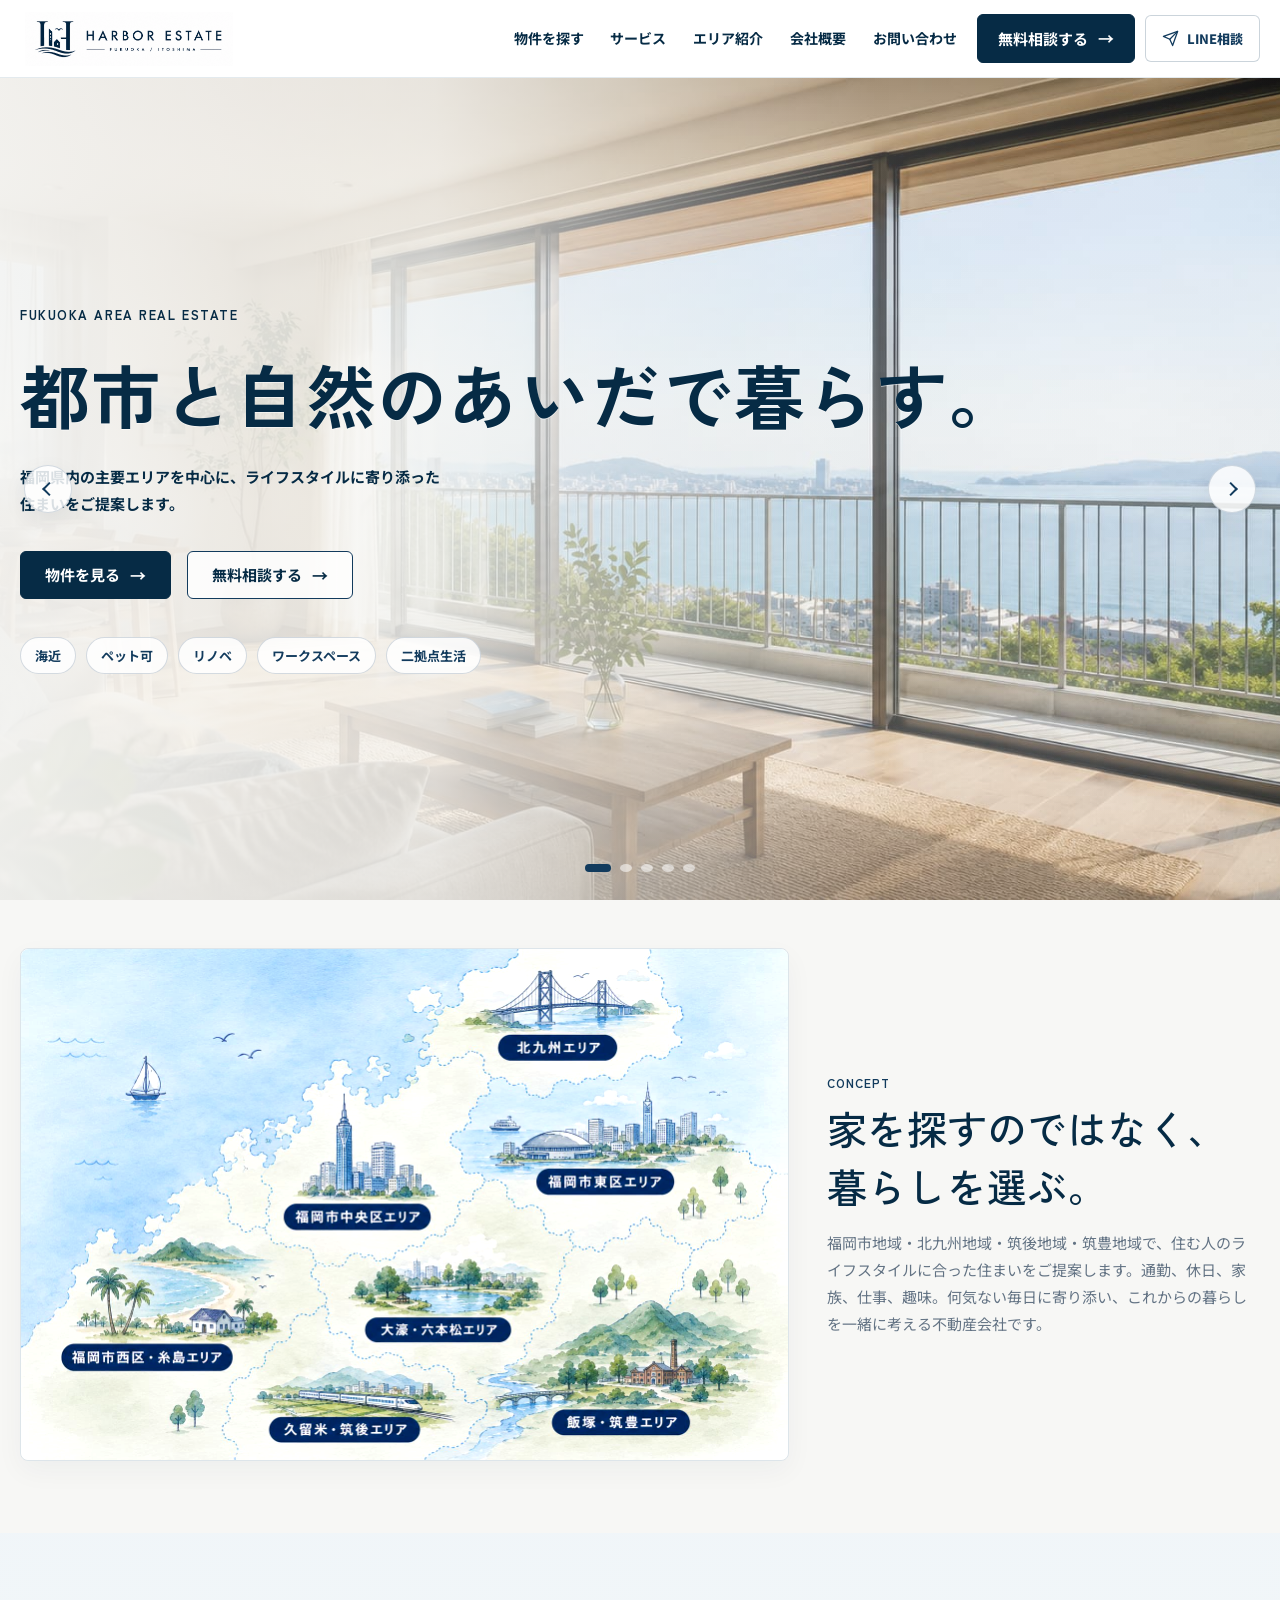
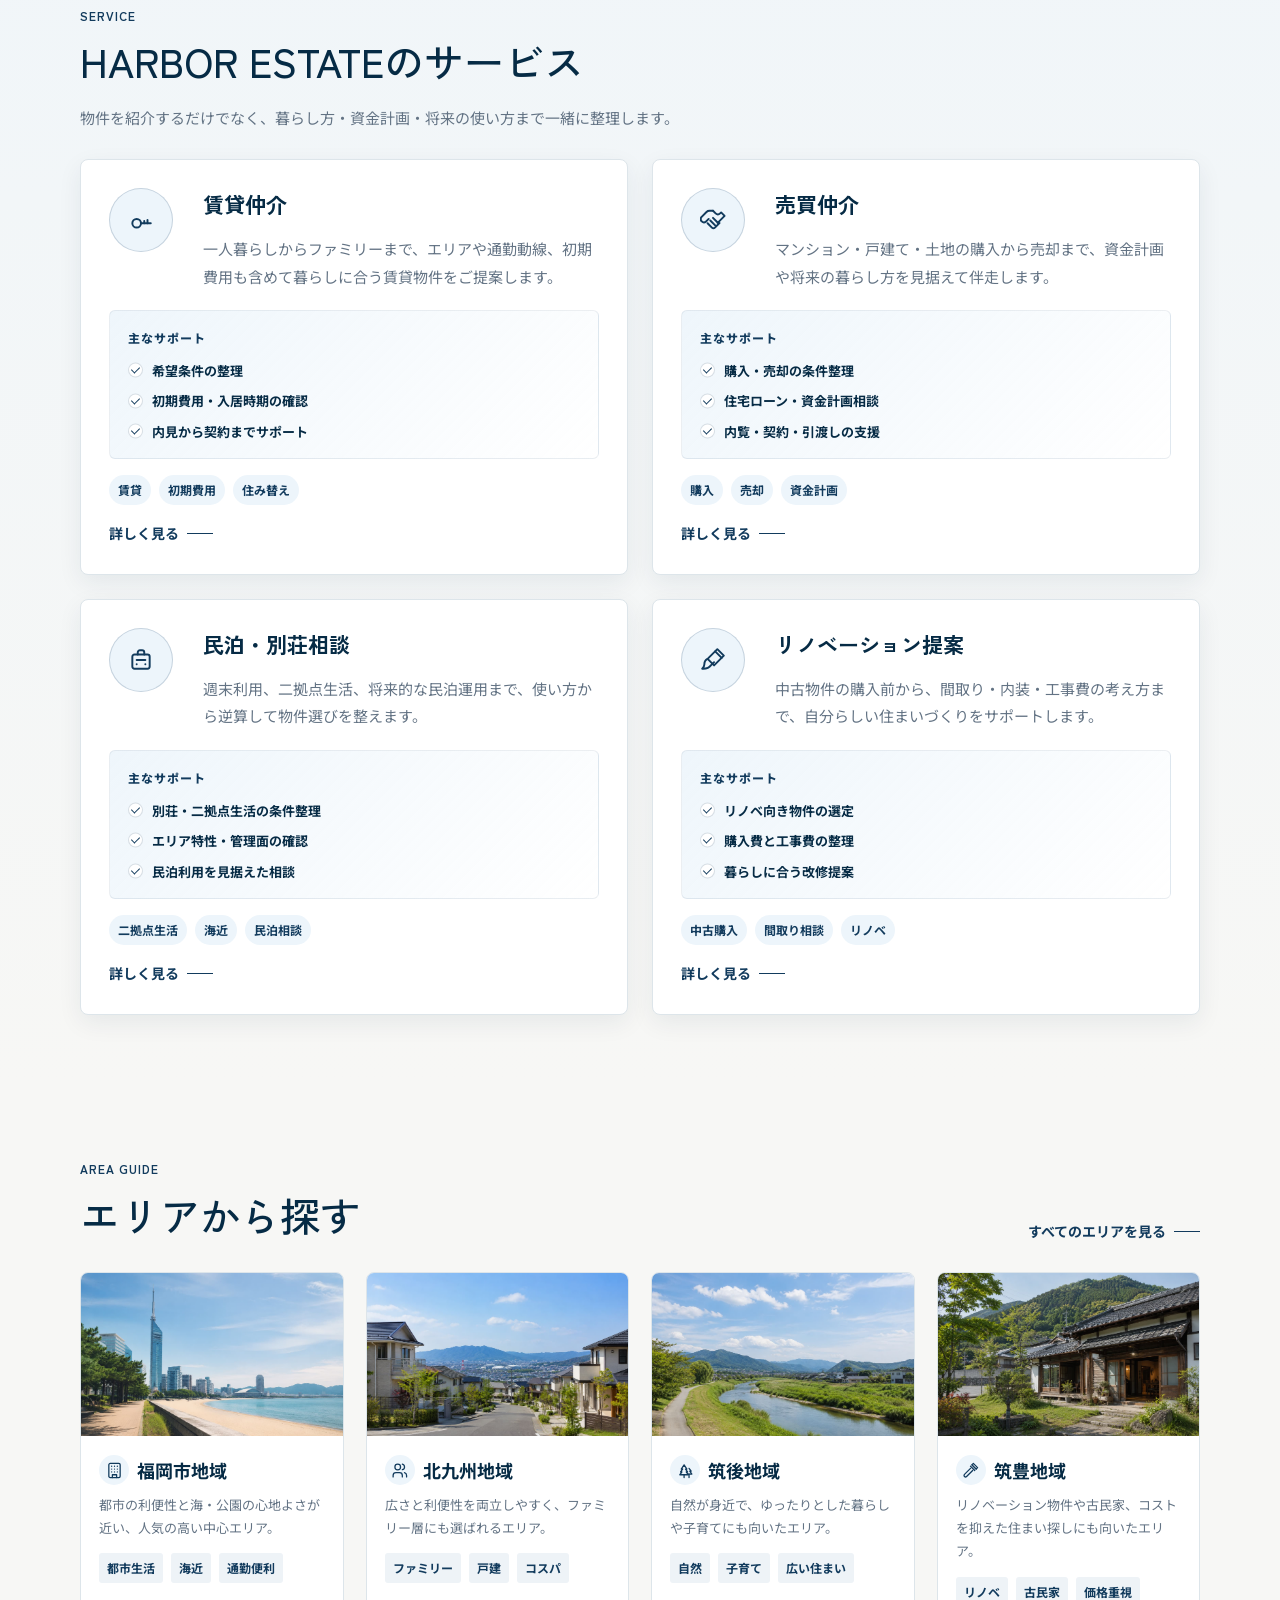
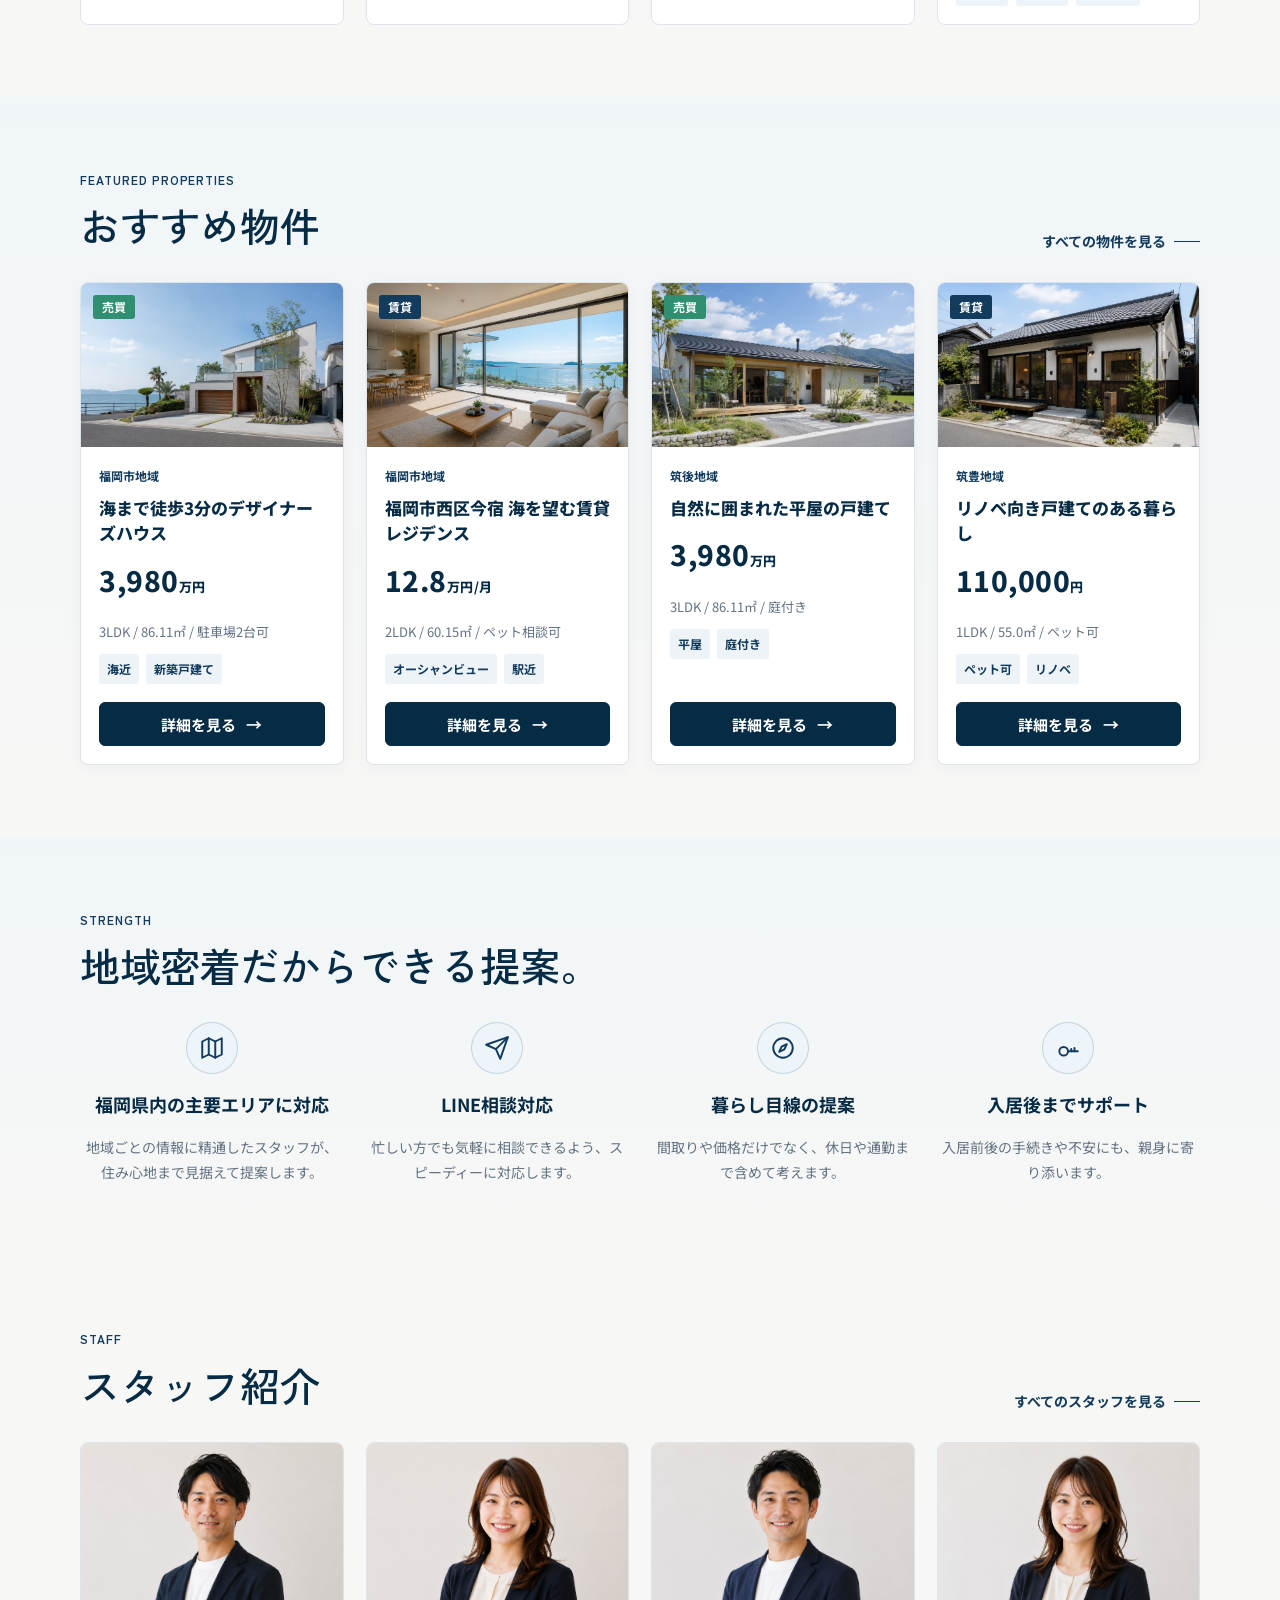
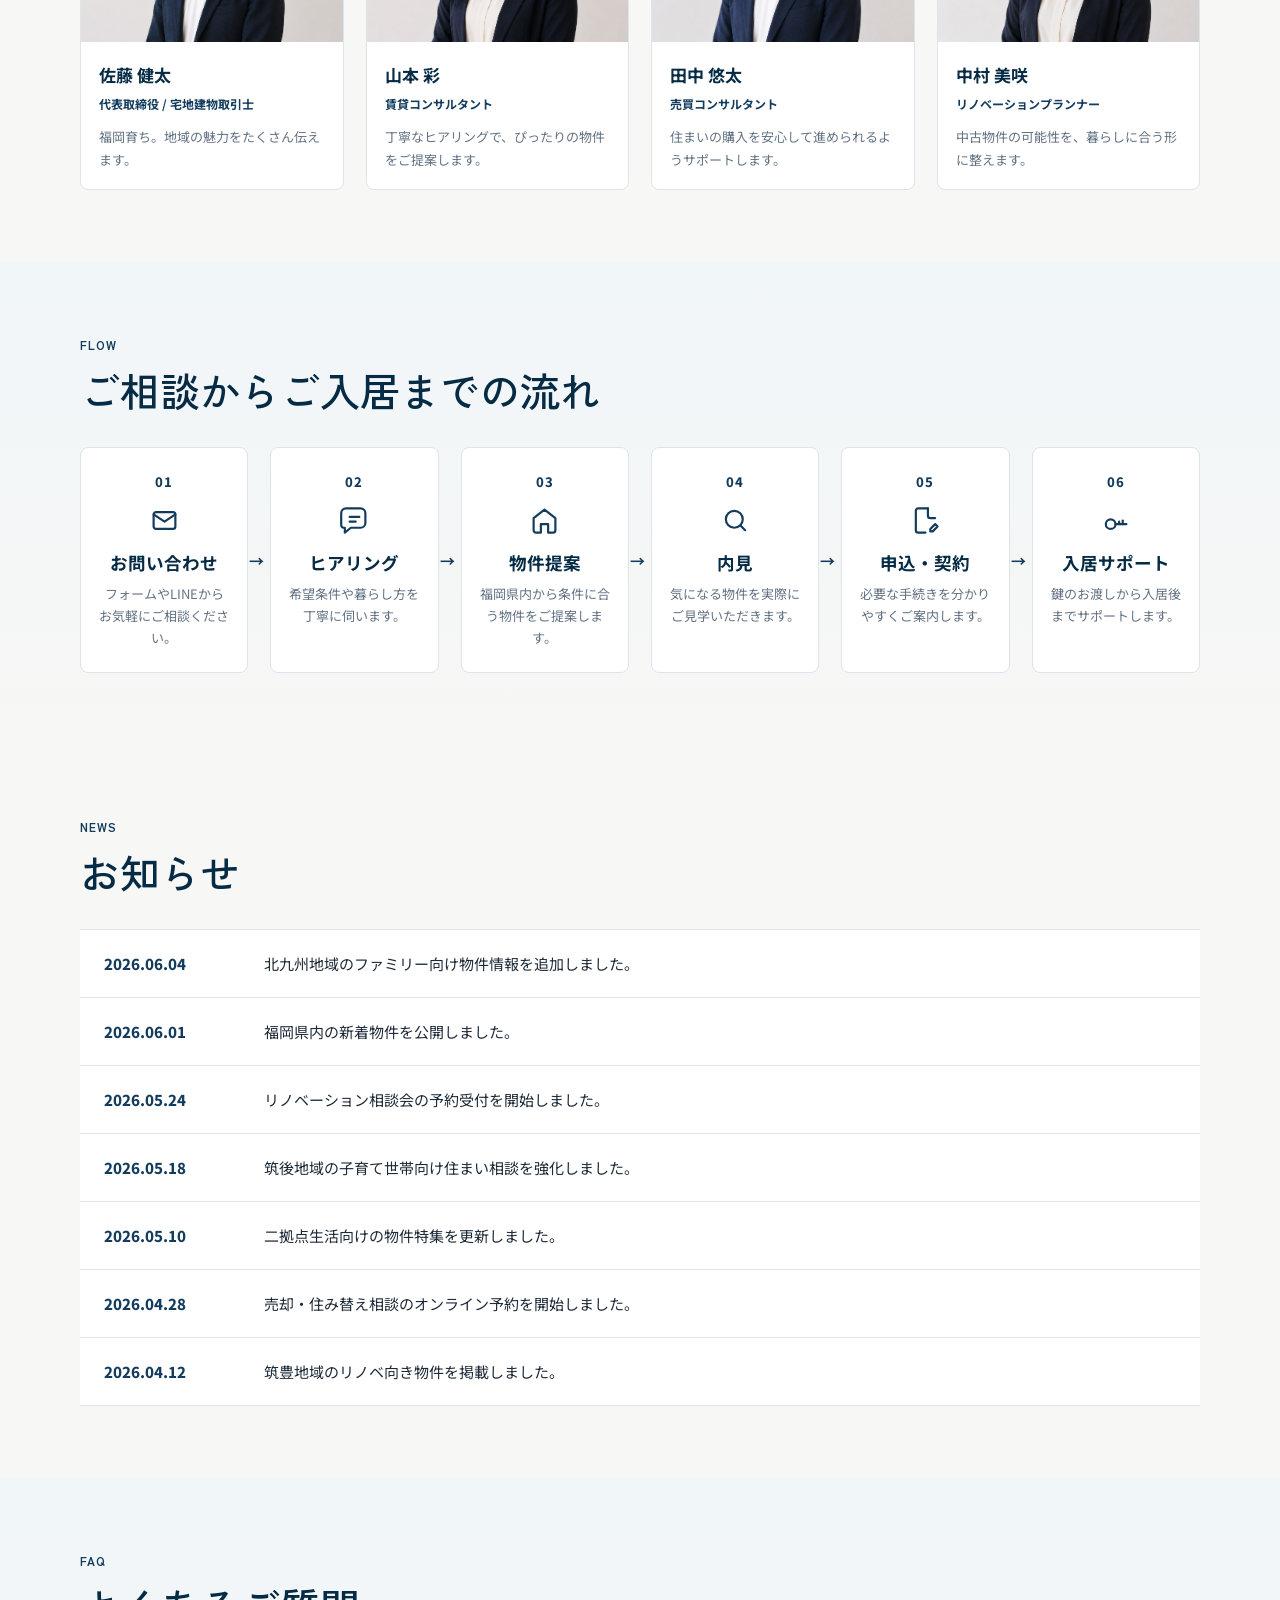
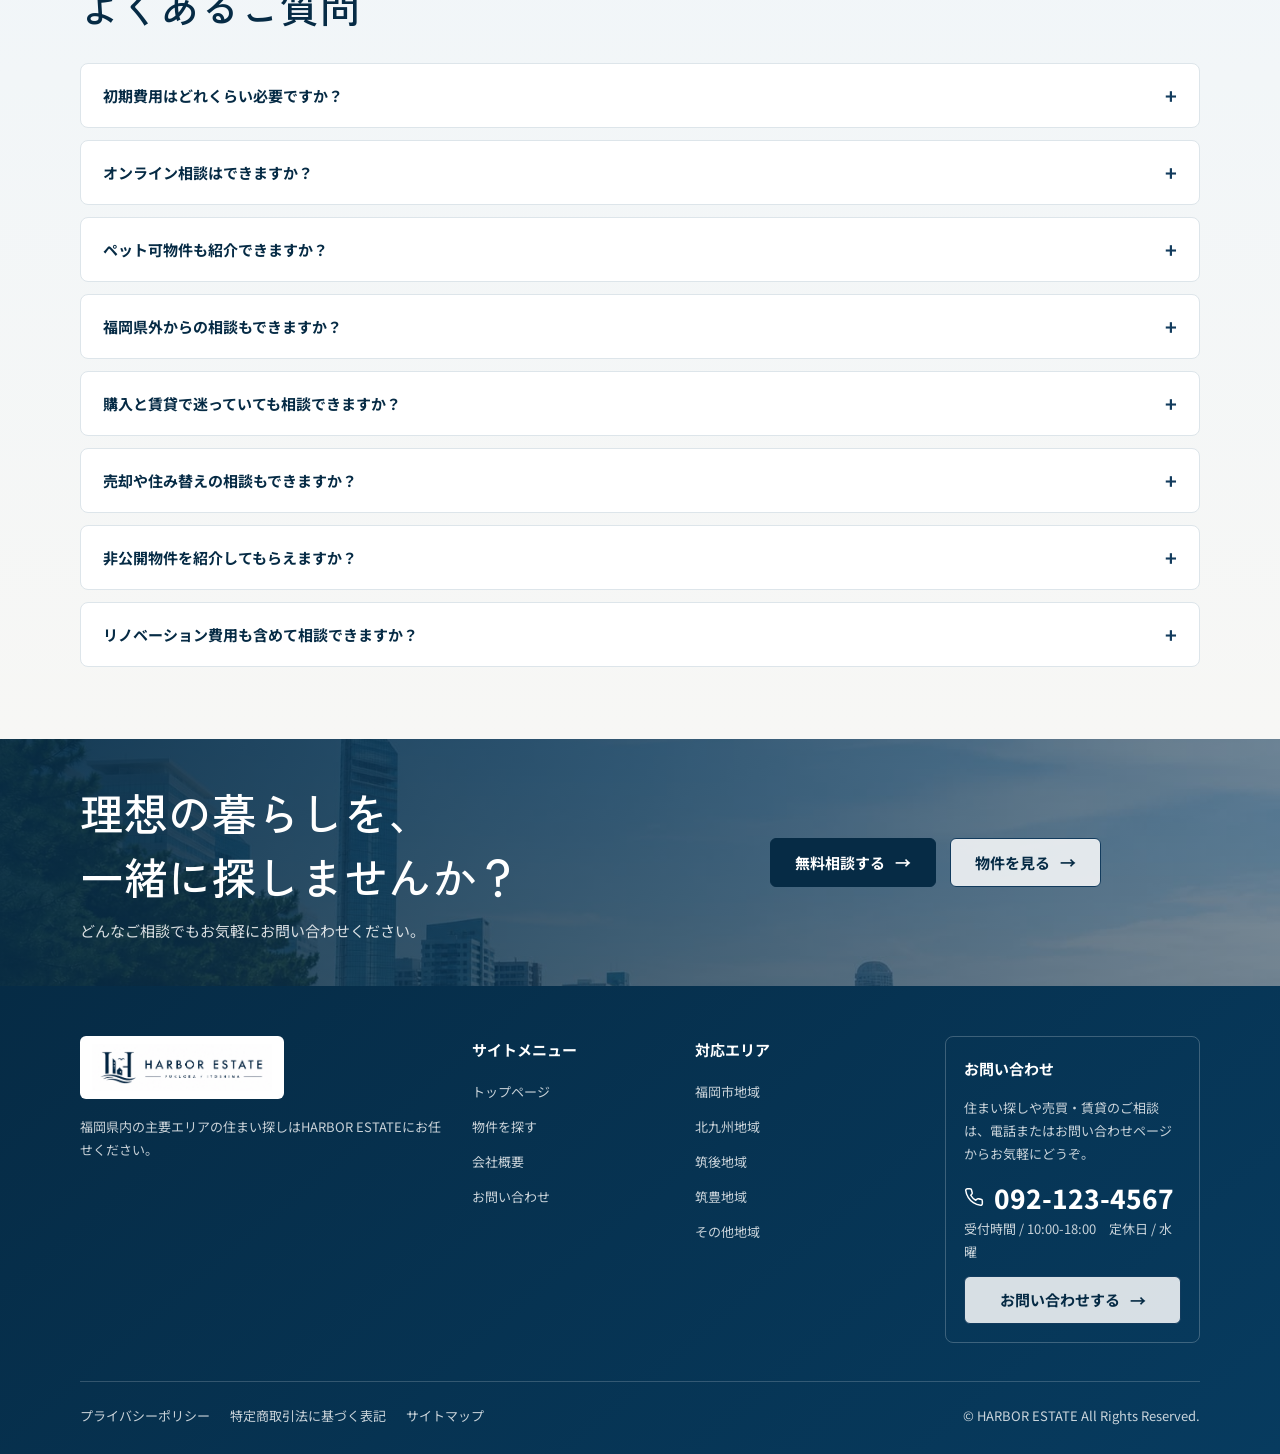
==== commit cfda303d: "Add files via upload" ====
--- a/index.html
+++ b/index.html
@@ -24,7 +24,7 @@
   <link rel="preconnect" href="https://fonts.googleapis.com">
   <link rel="preconnect" href="https://fonts.gstatic.com" crossorigin>
   <link href="https://fonts.googleapis.com/css2?family=Noto+Sans+JP:wght@400;500;700;800&family=Zen+Kaku+Gothic+New:wght@400;500;700&display=swap" rel="stylesheet">
-  <link rel="stylesheet" href="style.css?v=service-section-20260611">
+  <link rel="stylesheet" href="style.css?v=spacing-polish-20260611">
 </head>
 <body>
   <!-- 共通ヘッダー -->
@@ -484,6 +484,6 @@
   </nav>
 
   <!-- JavaScript -->
-  <script src="main.js?v=service-section-20260611"></script>
+  <script src="main.js?v=spacing-polish-20260611"></script>
 </body>
 </html>
--- a/style.css
+++ b/style.css
@@ -126,7 +126,7 @@
 }
 
 .section {
-  padding: 76px 0;
+  padding: clamp(64px, 5.6vw, 76px) 0;
 }
 
 .section--soft {
@@ -676,6 +676,10 @@
   padding-top: 52px;
 }
 
+#concept.section {
+  padding-top: clamp(34px, 4vw, 48px);
+}
+
 .concept-grid {
   display: grid;
   width: min(1240px, calc(100% - 40px));
@@ -694,9 +698,10 @@
 }
 
 .concept-grid__image img {
+  display: block;
   width: 100%;
-  aspect-ratio: 1500 / 1049;
-  object-fit: contain;
+  aspect-ratio: 3 / 2;
+  object-fit: cover;
   border-radius: inherit;
   filter: contrast(1.12) saturate(1.06);
 }
@@ -2225,6 +2230,10 @@
   overflow: hidden;
 }
 
+main > .section > .container > .wide-cta:first-child {
+  margin-top: 0;
+}
+
 .wide-cta--consult {
   grid-template-columns: minmax(0, 0.88fr) minmax(360px, 1.12fr);
   gap: 32px;
@@ -2949,7 +2958,7 @@
 }
 
 .legal-page {
-  padding-top: calc(var(--header-height) + 56px);
+  padding-top: clamp(52px, 5vw, 70px);
 }
 
 .legal-header {
@@ -3123,7 +3132,7 @@
 }
 
 .company-concept-section {
-  padding: clamp(46px, 5vw, 62px) 0 clamp(54px, 5.5vw, 70px);
+  padding: clamp(28px, 3.6vw, 44px) 0 clamp(54px, 5.5vw, 70px);
 }
 
 .company-concept {
@@ -3145,9 +3154,10 @@
 }
 
 .company-concept__image img {
+  display: block;
   width: 100%;
-  aspect-ratio: 1500 / 1049;
-  object-fit: contain;
+  aspect-ratio: 3 / 2;
+  object-fit: cover;
   border-radius: inherit;
   filter: contrast(1.12) saturate(1.06);
   transform: scale(1.035);
@@ -3667,7 +3677,15 @@
   }
 
   .section {
-    padding: 54px 0;
+    padding: 48px 0;
+  }
+
+  #concept.section {
+    padding-top: 24px;
+  }
+
+  .company-concept-section {
+    padding-top: 24px;
   }
 
   .site-header {
@@ -3738,7 +3756,7 @@
   }
 
   .hero__slide img {
-    object-fit: contain;
+    object-fit: cover;
     object-position: center center;
   }
 
@@ -3873,7 +3891,7 @@
   }
 
   .properties-page main > .section {
-    padding-top: 42px;
+    padding-top: 38px;
   }
 
   .concept-grid,
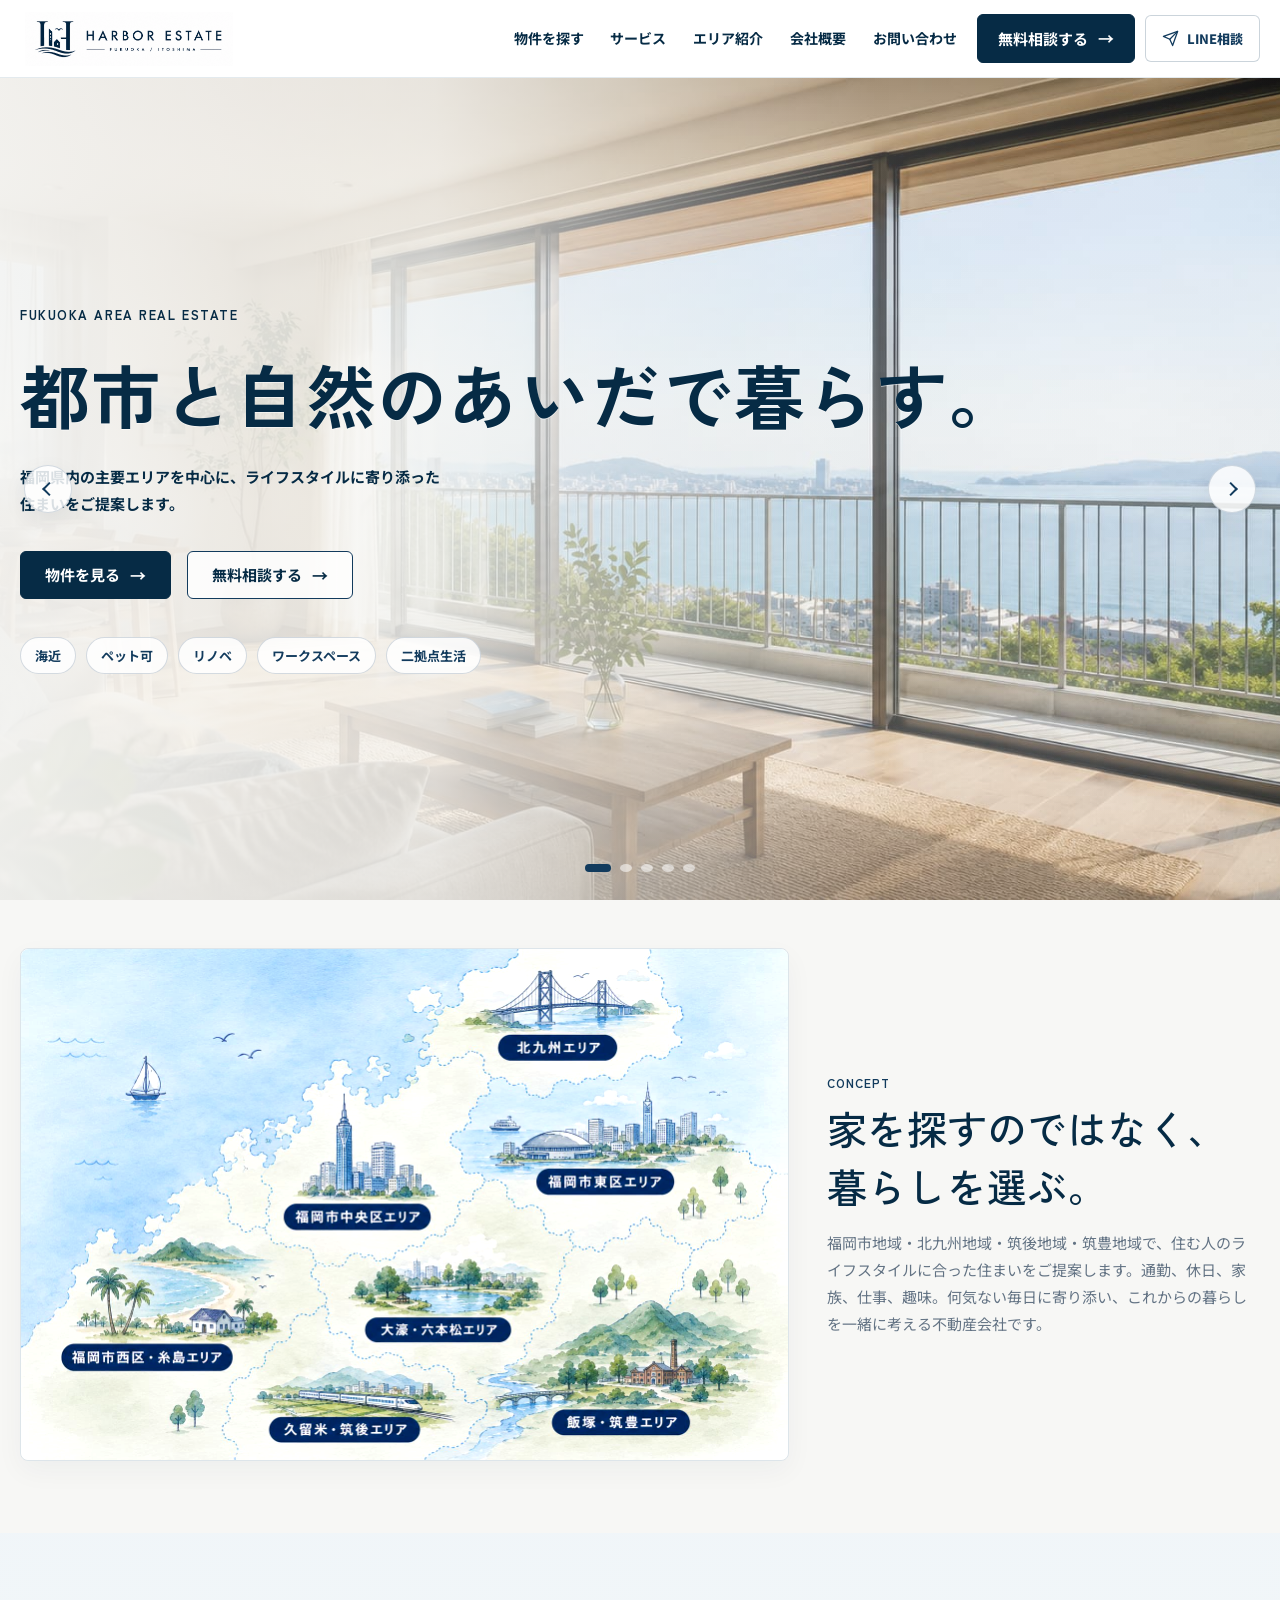
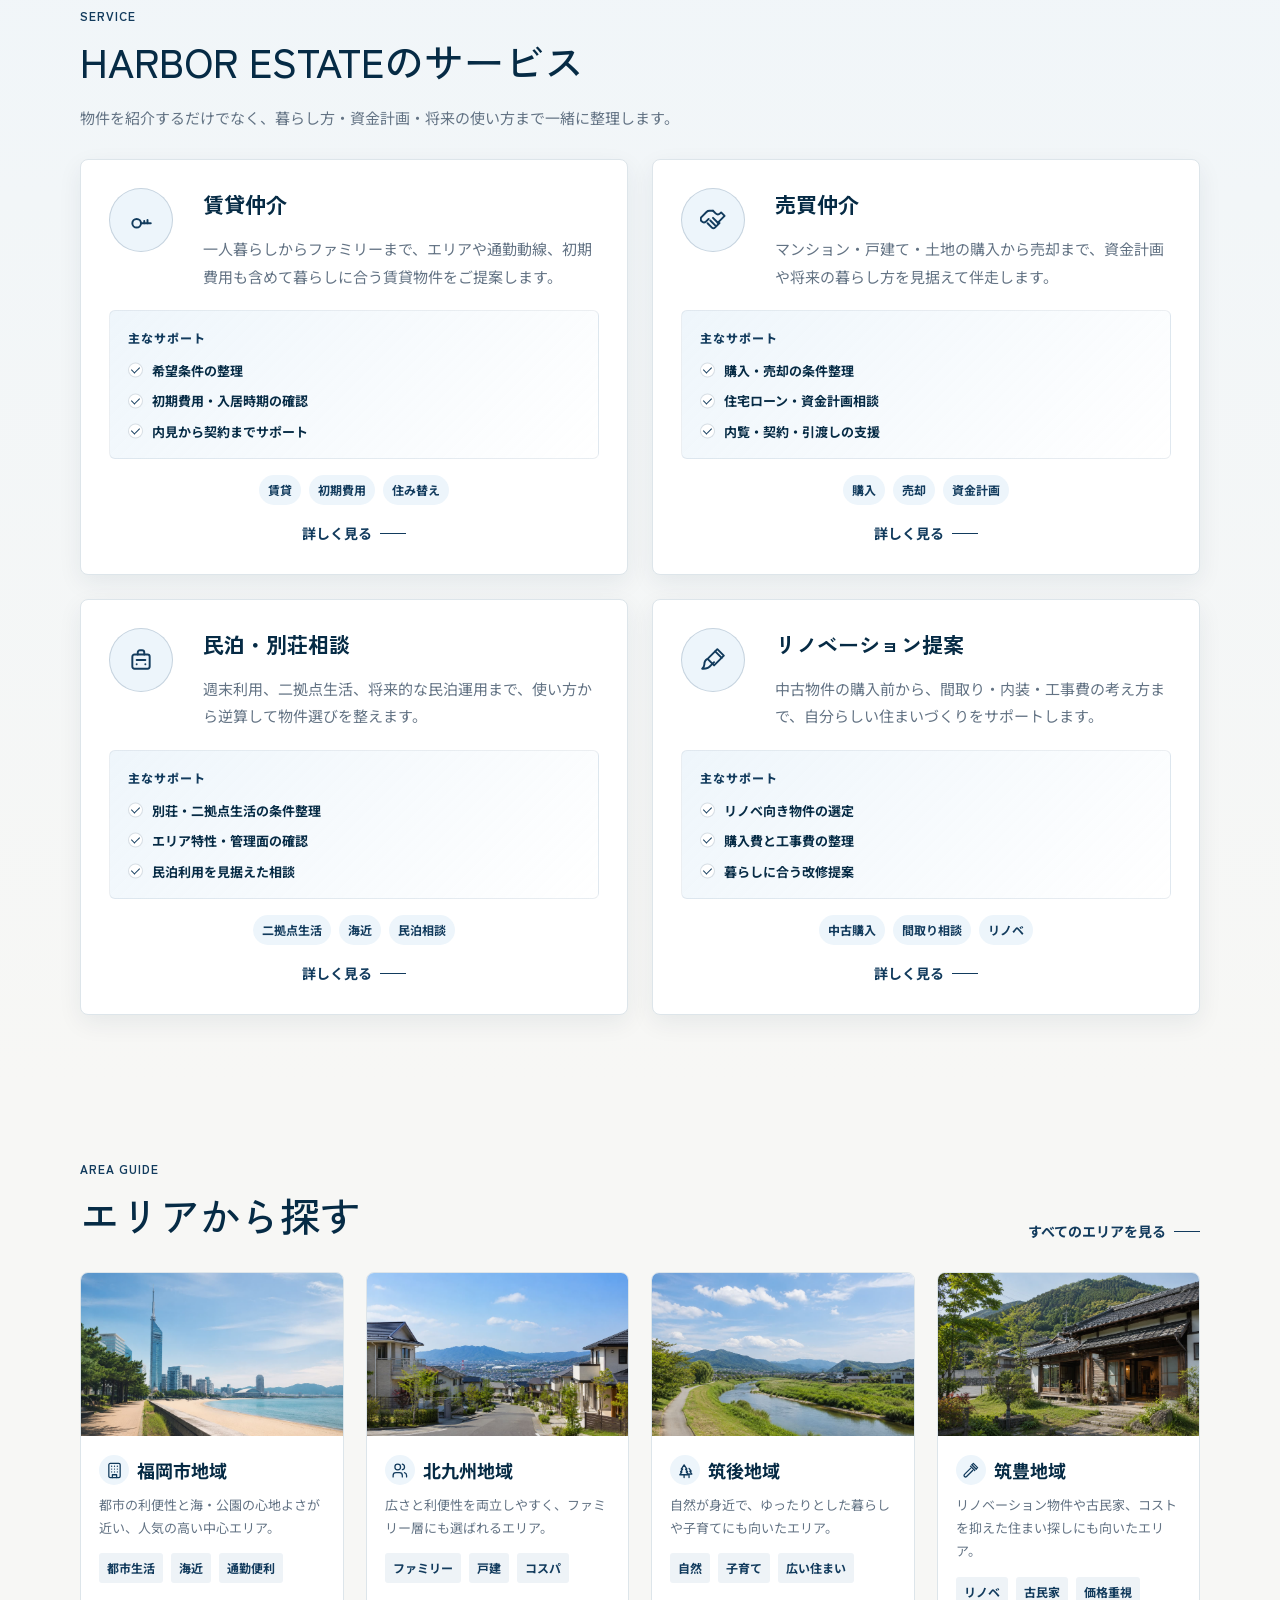
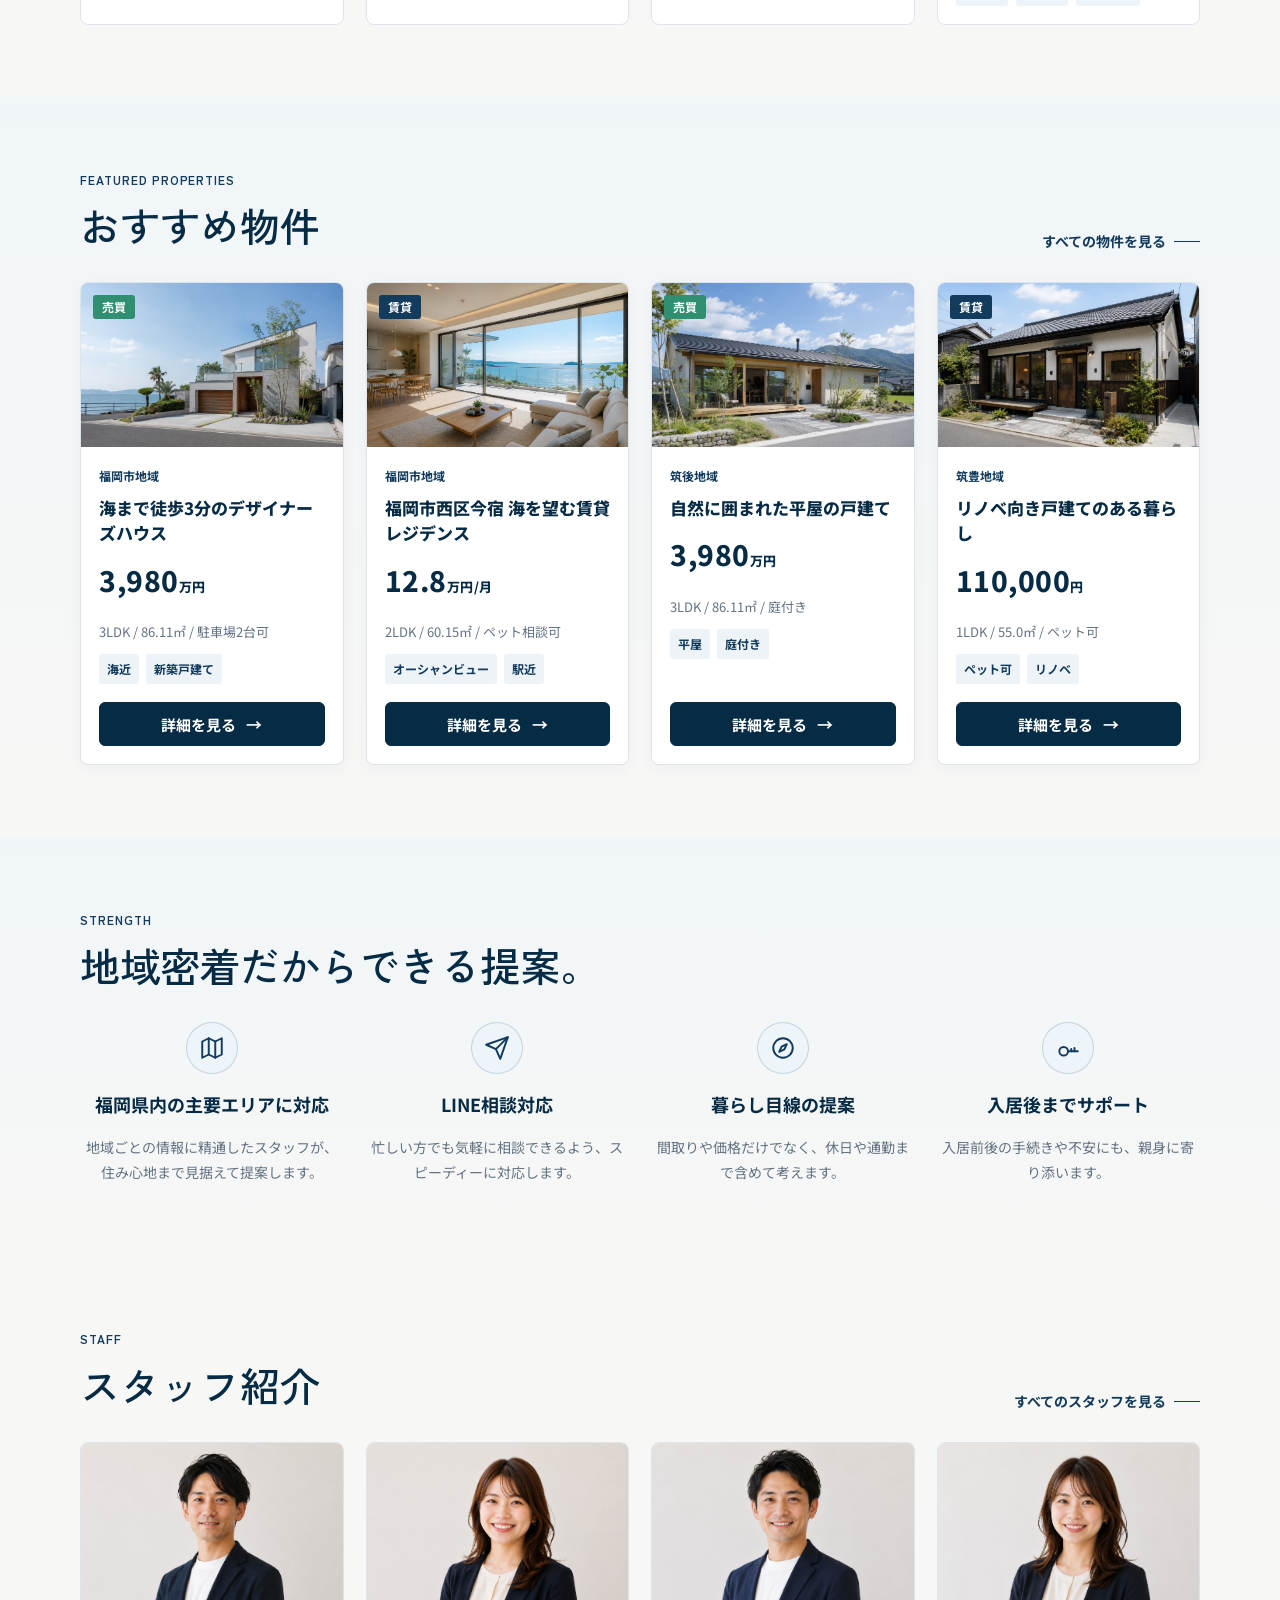
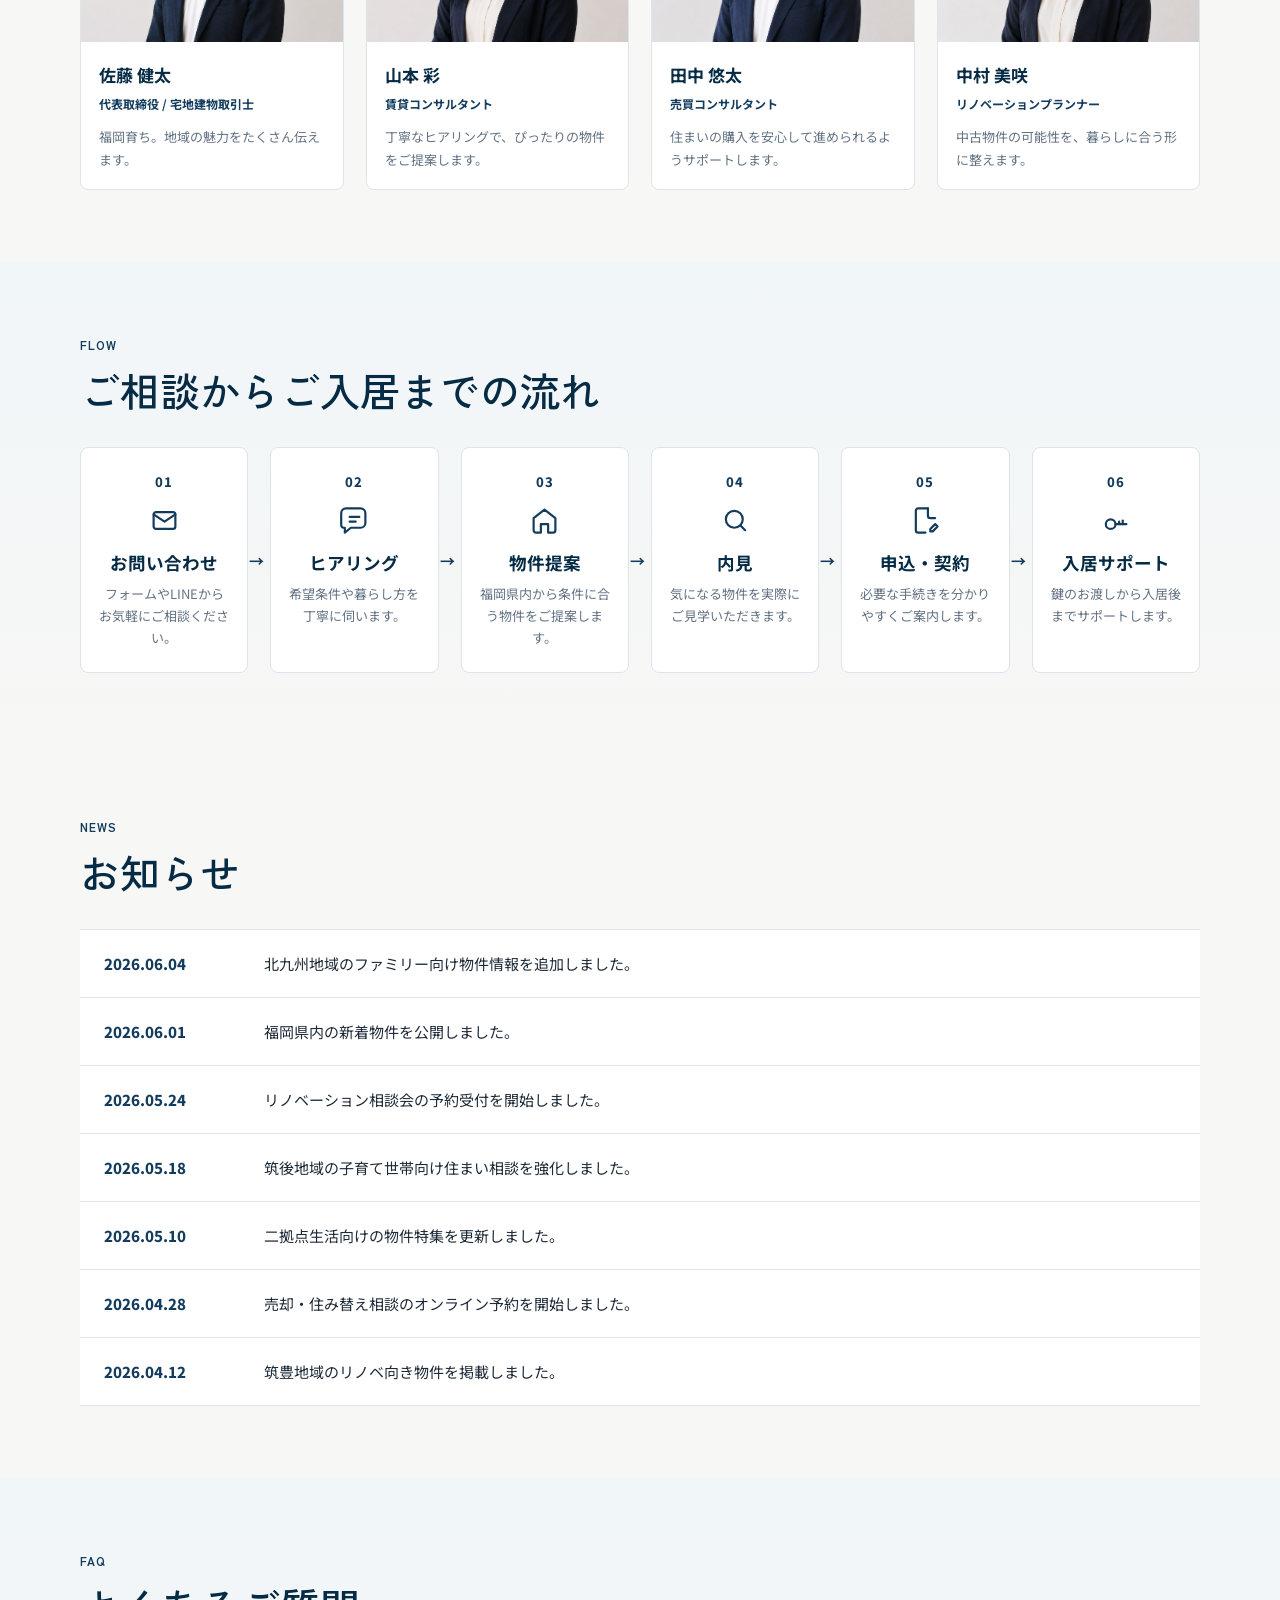
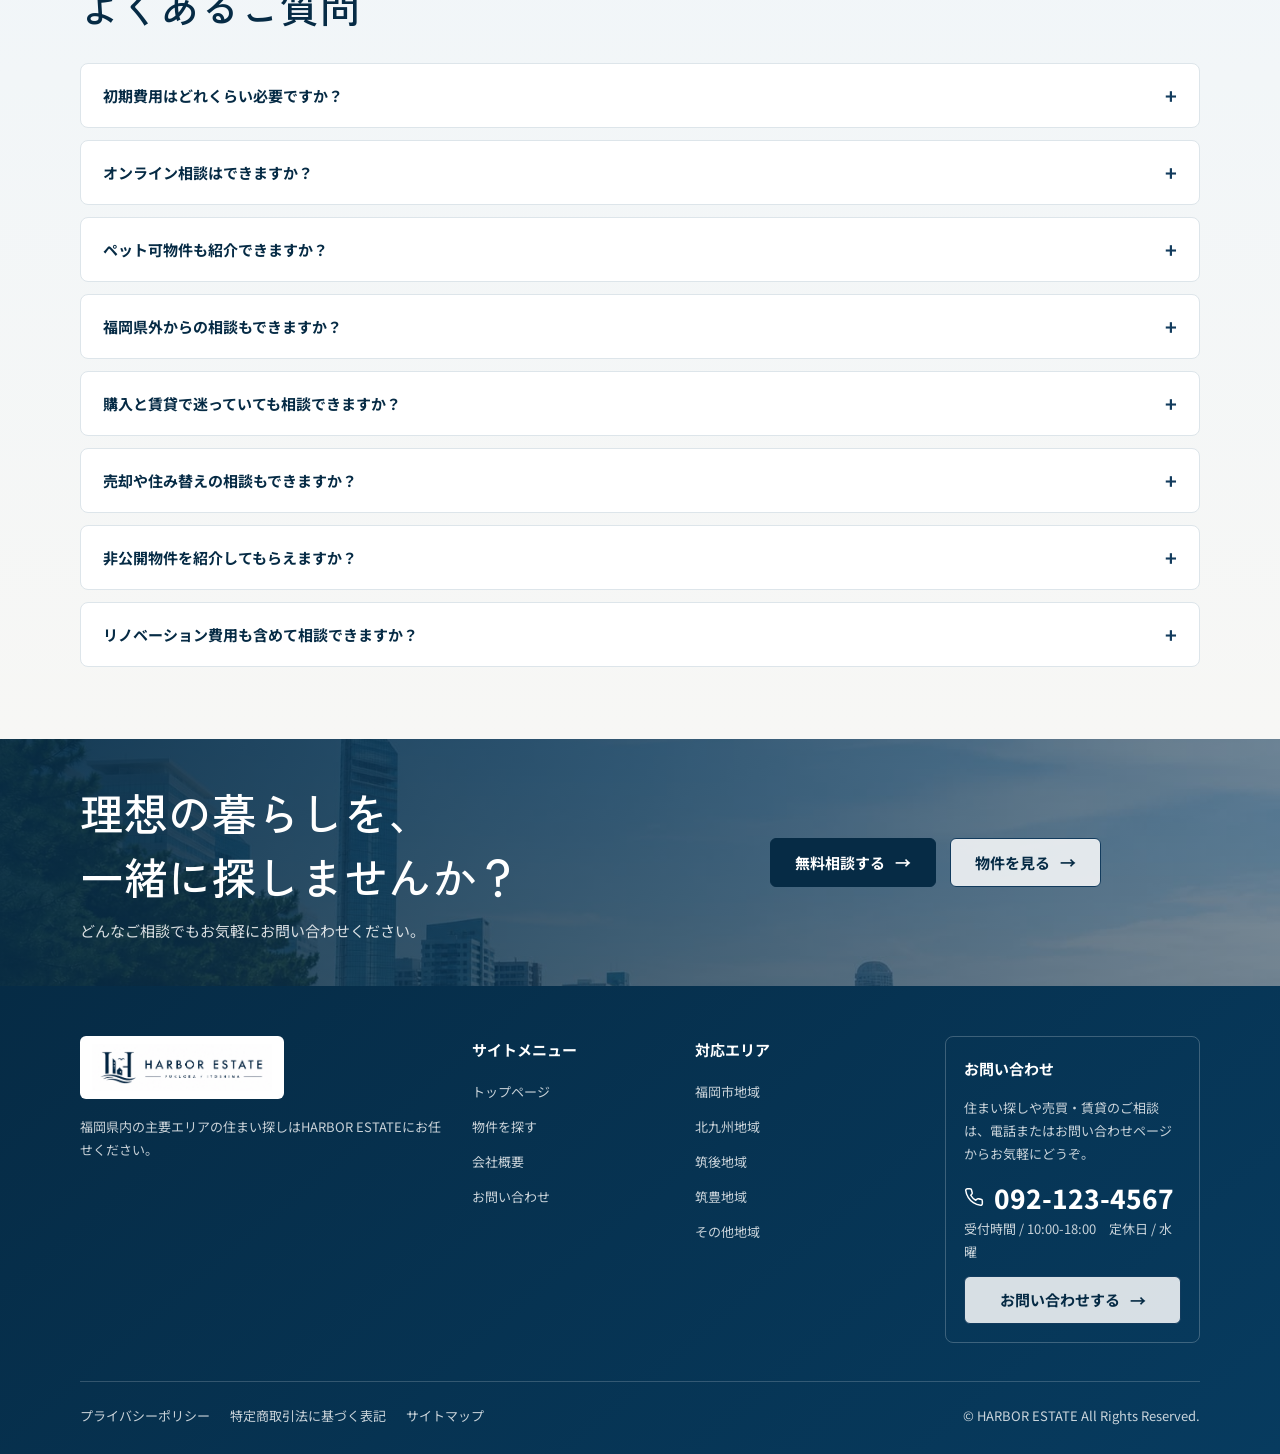
==== commit 2dff4816: "Add files via upload" ====
--- a/index.html
+++ b/index.html
@@ -24,7 +24,7 @@
   <link rel="preconnect" href="https://fonts.googleapis.com">
   <link rel="preconnect" href="https://fonts.gstatic.com" crossorigin>
   <link href="https://fonts.googleapis.com/css2?family=Noto+Sans+JP:wght@400;500;700;800&family=Zen+Kaku+Gothic+New:wght@400;500;700&display=swap" rel="stylesheet">
-  <link rel="stylesheet" href="style.css?v=spacing-polish-20260611">
+  <link rel="stylesheet" href="style.css?v=final-polish-20260611">
 </head>
 <body>
   <!-- 共通ヘッダー -->
@@ -484,6 +484,6 @@
   </nav>
 
   <!-- JavaScript -->
-  <script src="main.js?v=spacing-polish-20260611"></script>
+  <script src="main.js?v=final-polish-20260611"></script>
 </body>
 </html>
--- a/style.css
+++ b/style.css
@@ -624,7 +624,7 @@
   content: "";
   position: absolute;
   inset: 0;
-  background: linear-gradient(90deg, var(--color-bg) 0%, rgba(247, 247, 245, 0.9) 36%, rgba(247, 247, 245, 0.08) 74%);
+  background: linear-gradient(90deg, var(--color-bg) 0%, rgba(247, 247, 245, 0.96) 34%, rgba(247, 247, 245, 0.58) 56%, rgba(247, 247, 245, 0.08) 78%);
 }
 
 .page-hero__inner {
@@ -858,6 +858,7 @@
   grid-area: tags;
   display: flex;
   flex-wrap: wrap;
+  justify-content: center;
   gap: 8px;
   margin-top: 2px;
 }
@@ -876,13 +877,32 @@
 
 .service-card .link-arrow {
   grid-area: link;
-  justify-self: start;
+  justify-self: center;
   margin-top: auto;
   padding-top: 2px;
 }
 
 .service-detail-page .page-hero__lead {
   max-width: 560px;
+}
+
+.service-page-hero {
+  min-height: 420px;
+}
+
+.service-page-hero .page-hero__image {
+  inset: 0 0 0 36%;
+}
+
+.service-page-hero::after {
+  background:
+    linear-gradient(90deg, var(--color-bg) 0%, rgba(247, 247, 245, 0.98) 32%, rgba(247, 247, 245, 0.72) 50%, rgba(247, 247, 245, 0.12) 76%),
+    linear-gradient(180deg, rgba(247, 247, 245, 0.05), rgba(247, 247, 245, 0.14));
+}
+
+.service-page-hero .page-hero__inner {
+  min-height: 420px;
+  padding: 72px 0;
 }
 
 .service-intro {
@@ -2106,6 +2126,14 @@
   margin-top: 10px;
 }
 
+.side-card .card-text {
+  line-height: 1.85;
+}
+
+.side-card .card-text + .btn {
+  margin-top: 16px;
+}
+
 .side-card__title {
   margin-bottom: 16px;
   color: var(--color-navy-dark);
@@ -2963,13 +2991,26 @@
 
 .legal-header {
   max-width: 820px;
+  margin-right: auto;
   margin-bottom: 30px;
+  margin-left: auto;
+  text-align: center;
+}
+
+.legal-header .breadcrumb {
+  justify-content: center;
+}
+
+.legal-header .section__lead {
+  margin-right: auto;
+  margin-left: auto;
 }
 
 .legal-content {
   display: grid;
   gap: 22px;
   max-width: 940px;
+  margin-inline: auto;
 }
 
 .legal-card {
@@ -3216,7 +3257,7 @@
 
 .company-layout {
   display: grid;
-  grid-template-columns: minmax(0, 1fr) minmax(360px, 0.9fr);
+  grid-template-columns: minmax(0, 0.94fr) minmax(460px, 1.06fr);
   gap: 40px;
 }
 
@@ -3231,7 +3272,8 @@
 
 .access-card img {
   width: 100%;
-  aspect-ratio: 16 / 9;
+  min-height: 320px;
+  aspect-ratio: 16 / 10;
   object-fit: cover;
   border-radius: 0;
 }
@@ -3462,7 +3504,7 @@
 
 .contact-access__card {
   display: grid;
-  grid-template-columns: minmax(300px, 0.9fr) minmax(0, 1.1fr);
+  grid-template-columns: minmax(440px, 1.15fr) minmax(320px, 0.85fr);
   overflow: hidden;
   align-items: center;
   border: 1px solid var(--color-line);
@@ -3474,8 +3516,8 @@
 .contact-access__card img {
   width: 100%;
   height: 100%;
-  min-height: 280px;
-  aspect-ratio: 16 / 9;
+  min-height: 360px;
+  aspect-ratio: 16 / 10;
   object-fit: cover;
   border-radius: 0;
 }
@@ -3856,7 +3898,7 @@
   }
 
   .page-hero::after {
-    background: linear-gradient(180deg, rgba(247, 247, 245, 0.4), var(--color-bg) 82%);
+    background: linear-gradient(180deg, rgba(247, 247, 245, 0.26) 0%, rgba(247, 247, 245, 0.72) 48%, var(--color-bg) 88%);
   }
 
   .page-hero__inner {
@@ -3882,6 +3924,23 @@
     max-width: 360px;
     font-size: 14px;
     line-height: 1.85;
+  }
+
+  .service-page-hero {
+    min-height: 340px;
+  }
+
+  .service-page-hero .page-hero__image {
+    inset: 0;
+  }
+
+  .service-page-hero .page-hero__inner {
+    min-height: 340px;
+    padding: 52px 0 42px;
+  }
+
+  .service-page-hero::after {
+    background: linear-gradient(180deg, rgba(247, 247, 245, 0.2) 0%, rgba(247, 247, 245, 0.76) 48%, var(--color-bg) 90%);
   }
 
   .concept-grid__text,
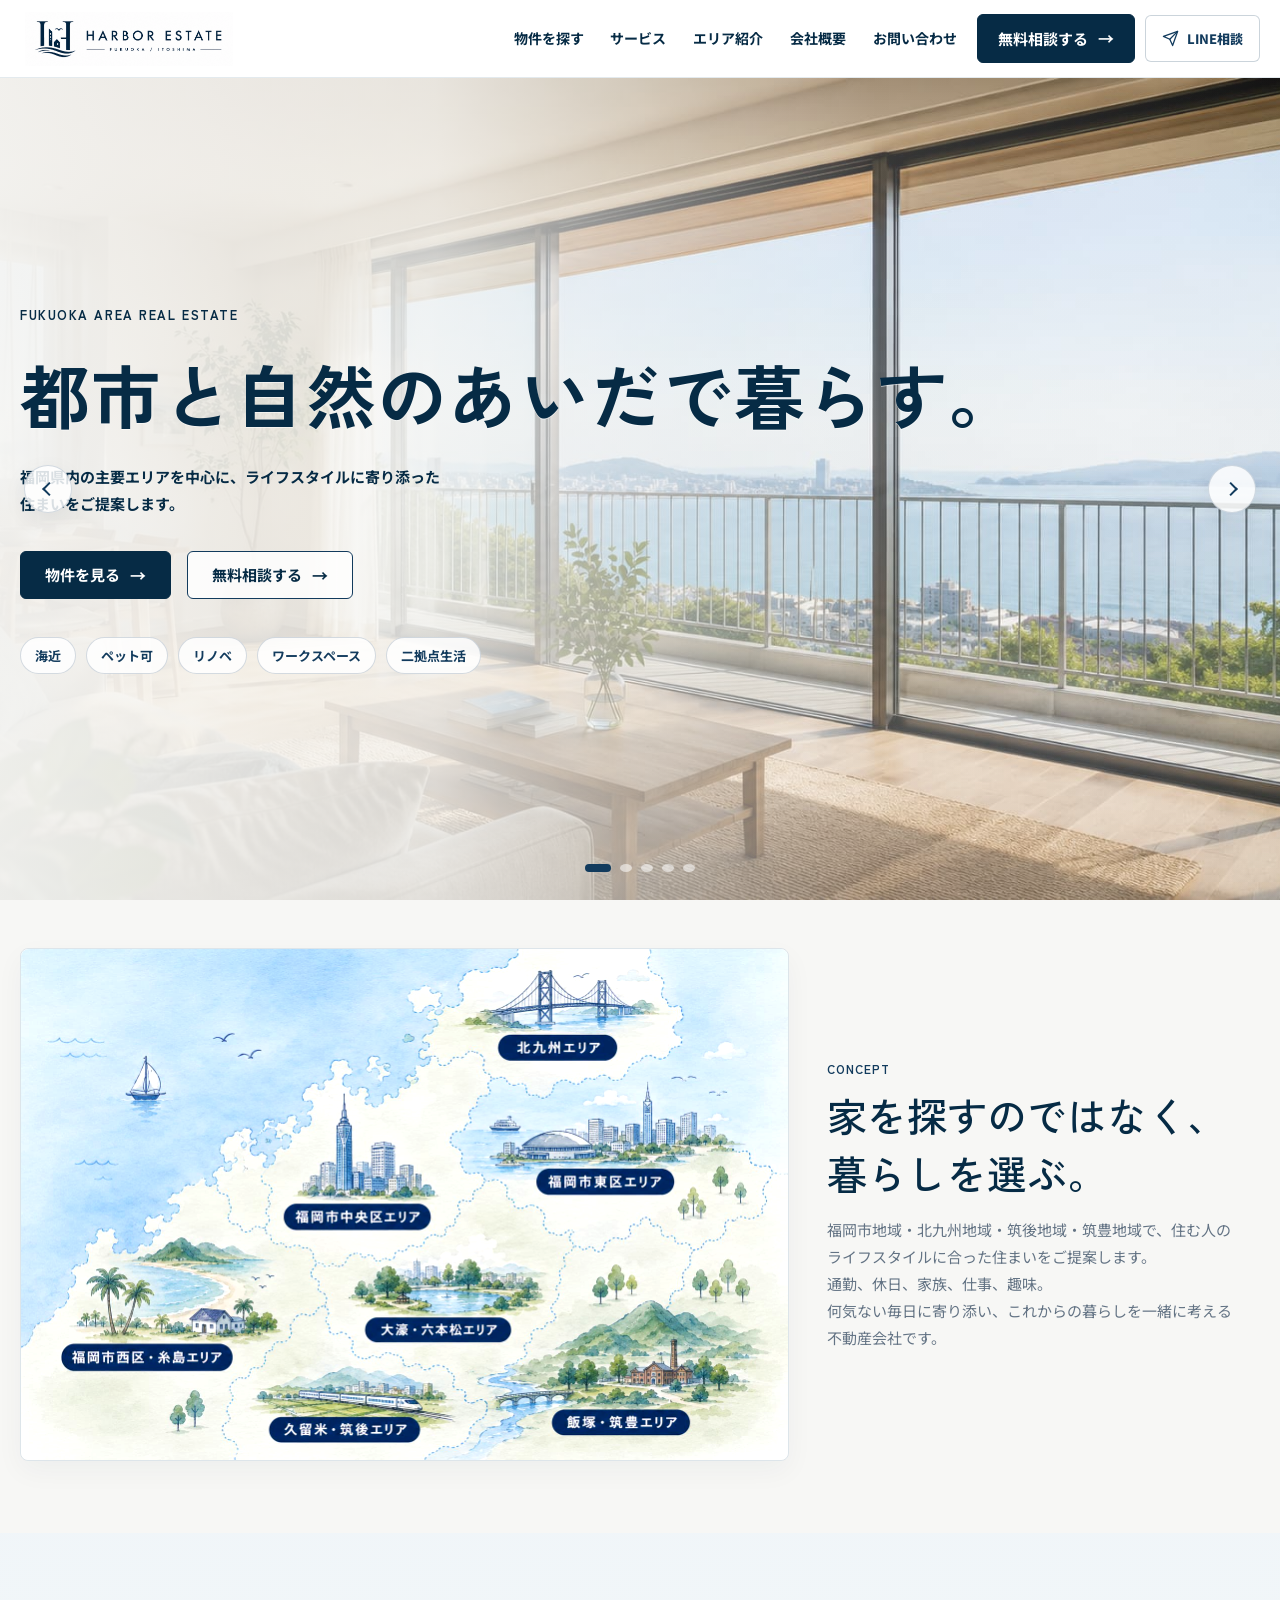
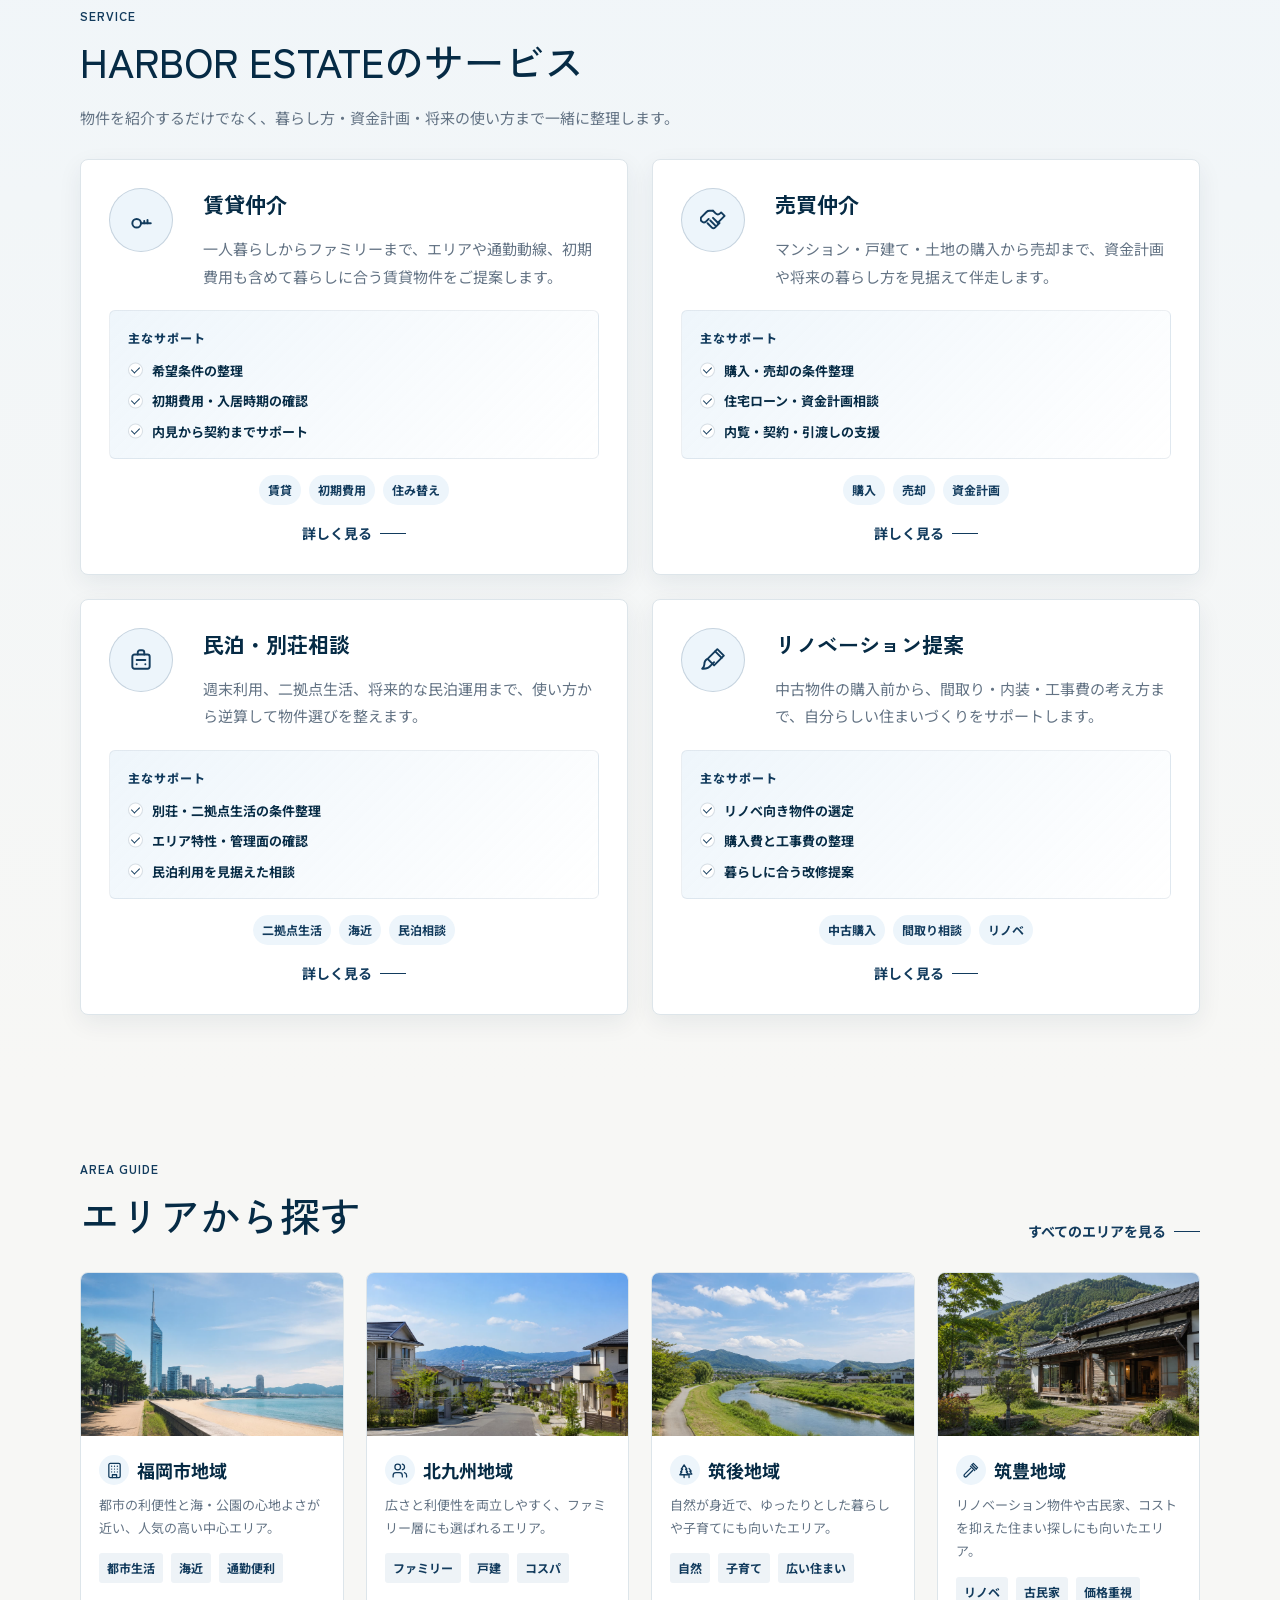
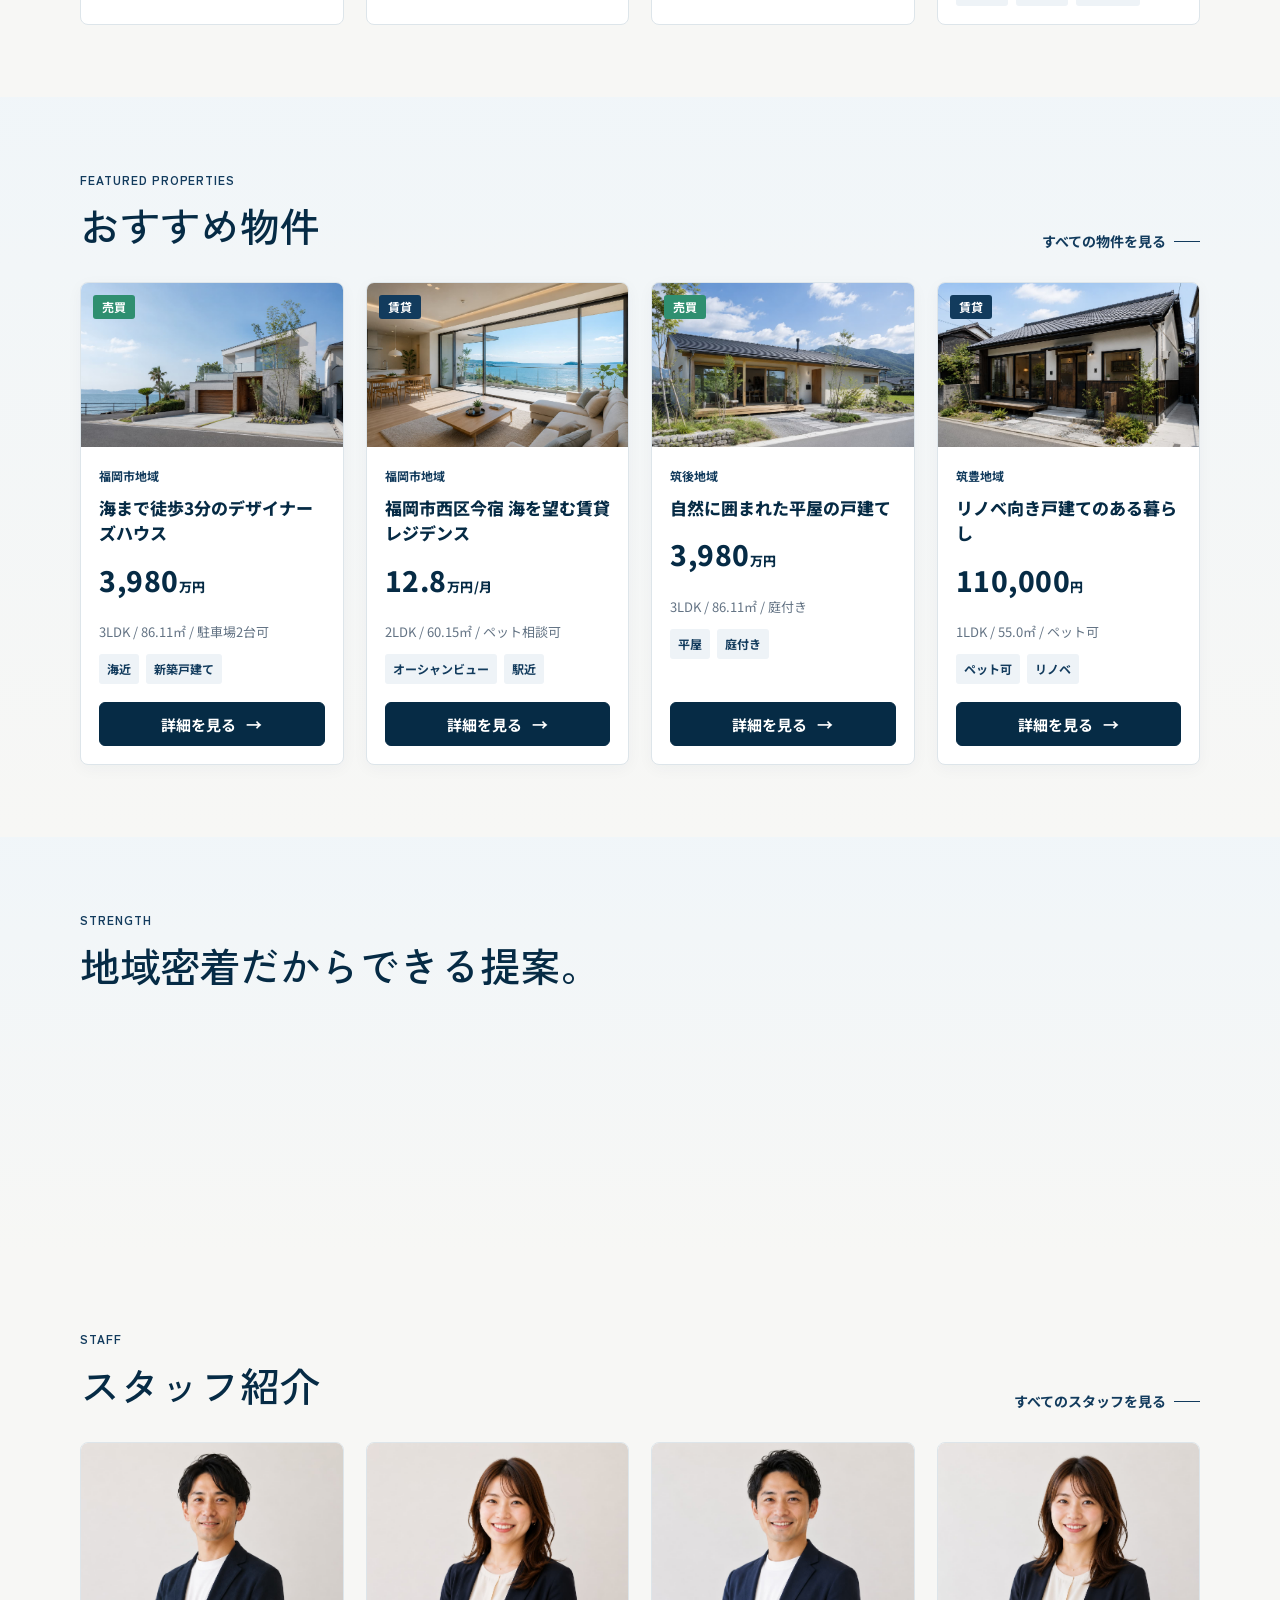
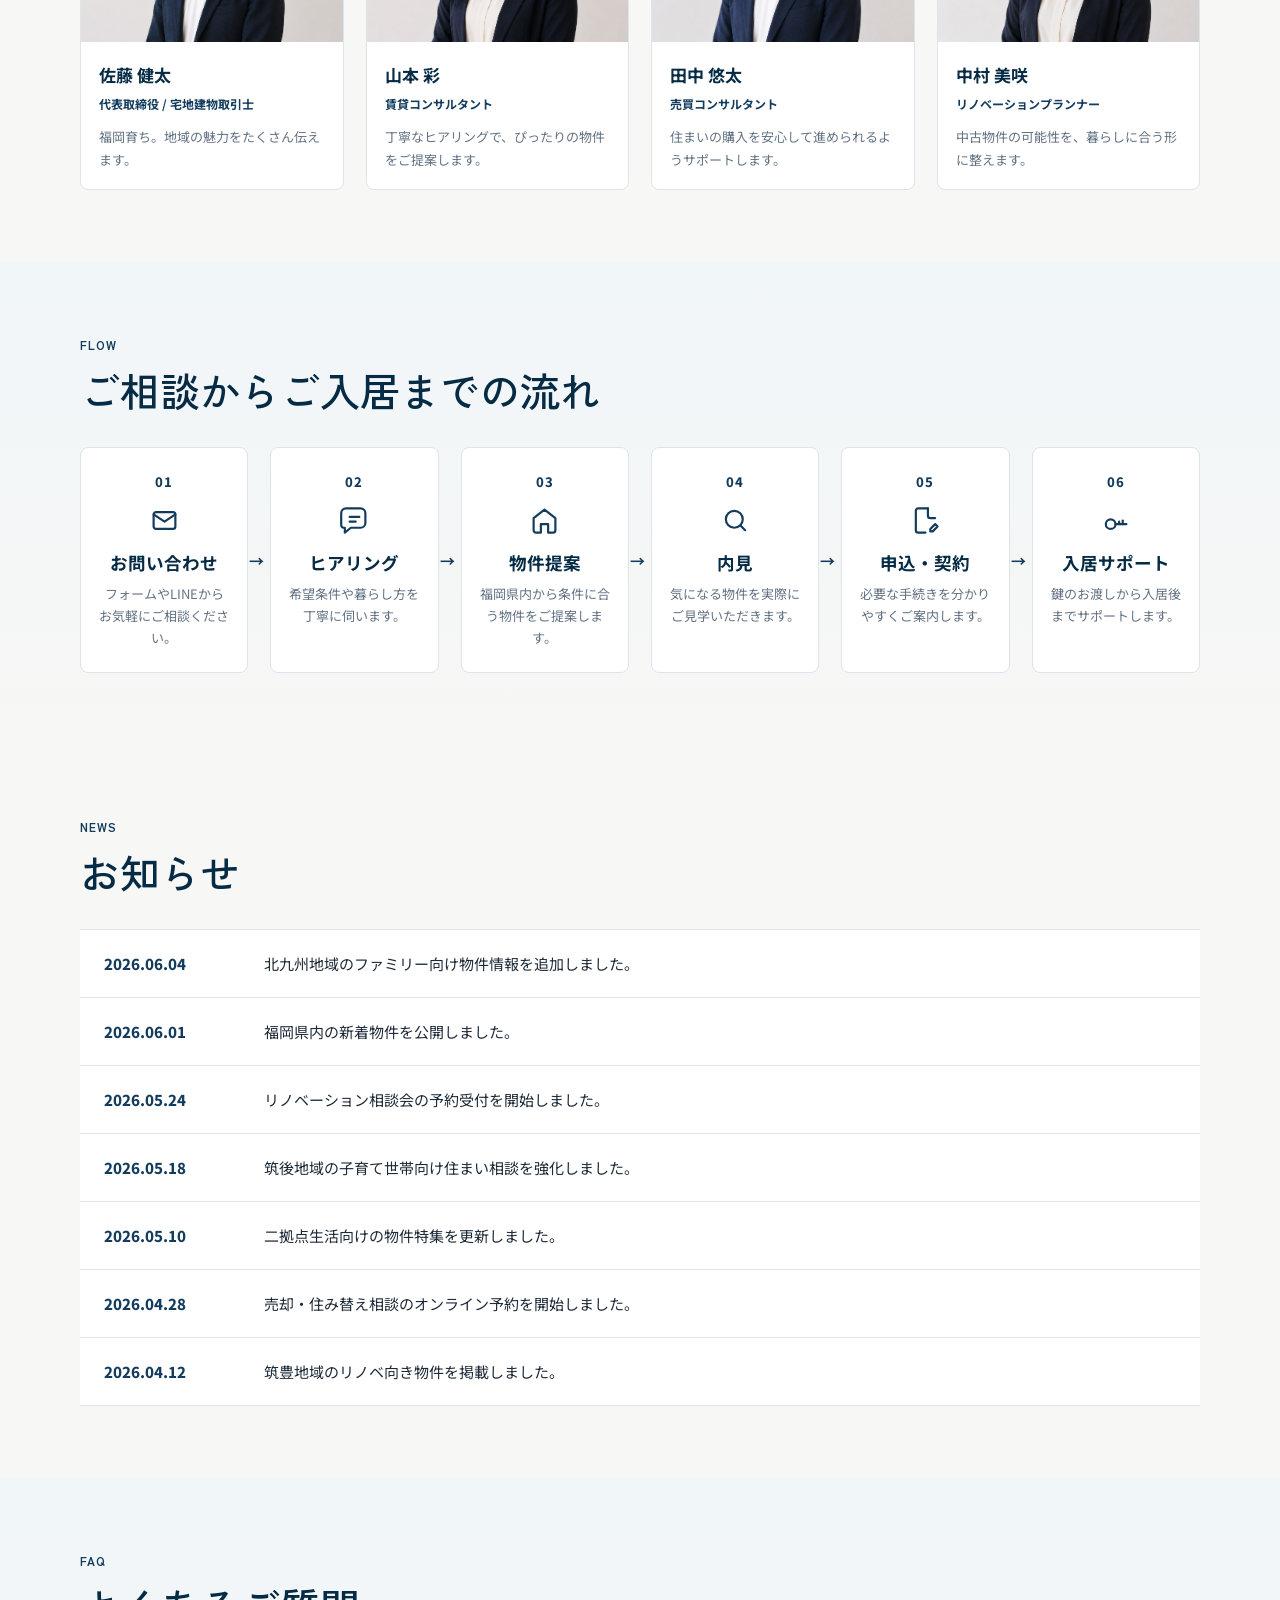
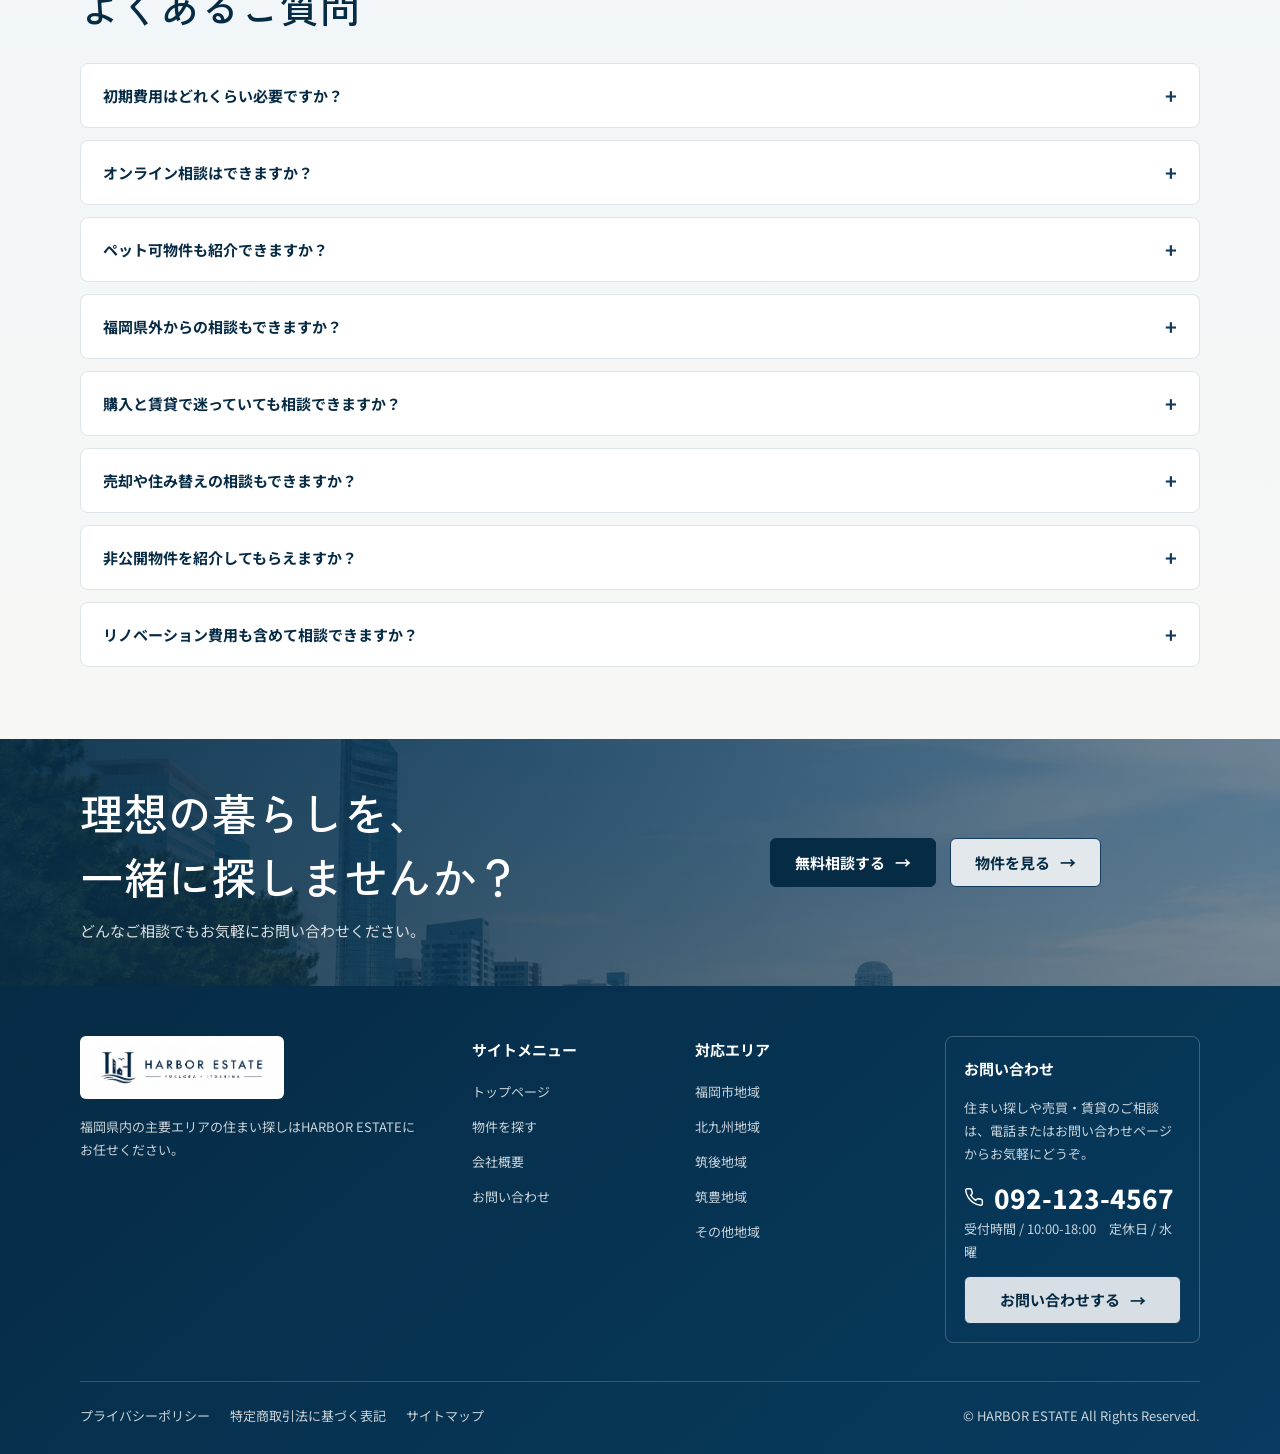
==== commit 2e448614: "Add files via upload" ====
--- a/index.html
+++ b/index.html
@@ -24,7 +24,7 @@
   <link rel="preconnect" href="https://fonts.googleapis.com">
   <link rel="preconnect" href="https://fonts.gstatic.com" crossorigin>
   <link href="https://fonts.googleapis.com/css2?family=Noto+Sans+JP:wght@400;500;700;800&family=Zen+Kaku+Gothic+New:wght@400;500;700&display=swap" rel="stylesheet">
-  <link rel="stylesheet" href="style.css?v=final-polish-20260611">
+  <link rel="stylesheet" href="style.css?v=hero-copy-20260611">
 </head>
 <body>
   <!-- 共通ヘッダー -->
@@ -58,19 +58,19 @@
     <!-- Hero -->
     <section class="hero" data-hero-slider>
       <div class="hero__slides" aria-hidden="true">
-        <div class="hero__slide is-active" data-title="都市と自然のあいだで暮らす。">
+        <div class="hero__slide is-active" data-title="都市と自然のあいだで暮らす。" data-sp-title="都市と自然の<br>あいだで暮らす。">
           <img src="images/hero-1.jpg" alt="" loading="eager" fetchpriority="high" decoding="async">
         </div>
-        <div class="hero__slide" data-title="海の近くで、自分らしく。">
+        <div class="hero__slide" data-title="海の近くで、自分らしく。" data-sp-title="海の近くで、<br>自分らしく。">
           <img src="images/hero-2.jpg" alt="" loading="lazy" decoding="async">
         </div>
-        <div class="hero__slide" data-title="働く場所も、暮らす場所も。">
+        <div class="hero__slide" data-title="働く場所も、暮らす場所も。" data-sp-title="働く場所も、<br>暮らす場所も。">
           <img src="images/hero-3.jpg" alt="" loading="lazy" decoding="async">
         </div>
-        <div class="hero__slide" data-title="ペットと心地よく暮らす。">
+        <div class="hero__slide" data-title="ペットと心地よく暮らす。" data-sp-title="ペットと心地<br>よく暮らす。">
           <img src="images/hero-4.jpg" alt="" loading="lazy" decoding="async">
         </div>
-        <div class="hero__slide" data-title="リノベで、自分らしい空間へ。">
+        <div class="hero__slide" data-title="リノベで、自分らしい空間へ。" data-sp-title="リノベで、<br>自分らしい空間へ。">
           <img src="images/hero-5.jpg" alt="" loading="lazy" decoding="async">
         </div>
       </div>
@@ -78,7 +78,7 @@
         <div class="hero__copy">
           <span class="hero__eyebrow">FUKUOKA AREA REAL ESTATE</span>
           <h1 class="hero__title" data-hero-title>都市と自然のあいだで暮らす。</h1>
-          <p class="hero__lead">福岡県内の主要エリアを中心に、ライフスタイルに寄り添った住まいをご提案します。</p>
+          <p class="hero__lead">福岡県内の主要エリアを中心に、<br class="sp-only">ライフスタイルに寄り添った住まいをご提案します。</p>
           <div class="hero__actions">
             <a class="btn btn--primary" href="properties.html">物件を見る</a>
             <a class="btn btn--ghost" href="contact.html">無料相談する</a>
@@ -112,7 +112,9 @@
         <div class="concept-grid__text fade-up">
           <span class="section__label">CONCEPT</span>
           <h2 class="section__title">家を探すのではなく、<br>暮らしを選ぶ。</h2>
-          <p class="section__lead">福岡市地域・北九州地域・筑後地域・筑豊地域で、住む人のライフスタイルに合った住まいをご提案します。通勤、休日、家族、仕事、趣味。何気ない毎日に寄り添い、これからの暮らしを一緒に考える不動産会社です。</p>
+          <p class="section__lead">福岡市地域・北九州地域・筑後地域・筑豊地域で、<br class="sp-only">住む人の<br class="pc-only">ライフスタイルに合った<br class="sp-only">住まいをご提案します。<br>
+            通勤、休日、家族、仕事、趣味。<br>
+            何気ない毎日に寄り添い、<br class="sp-only">これからの暮らしを一緒に考える<br class="pc-only">不動産会社です。</p>
         </div>
       </div>
     </section>
@@ -124,14 +126,14 @@
           <div>
             <span class="section__label">SERVICE</span>
             <h2 class="section__title">HARBOR ESTATEのサービス</h2>
-            <p class="section__lead">物件を紹介するだけでなく、暮らし方・資金計画・将来の使い方まで一緒に整理します。</p>
+            <p class="section__lead">物件を紹介するだけでなく、<br class="sp-only">暮らし方・資金計画・将来の使い方まで<br class="sp-only">一緒に整理します。</p>
           </div>
         </div>
         <div class="service-grid">
           <a class="service-card fade-up" href="properties.html?deal=rent">
             <span class="service-card__icon" data-icon="key" aria-hidden="true"></span>
             <h3 class="service-card__title">賃貸仲介</h3>
-            <p class="service-card__text">一人暮らしからファミリーまで、エリアや通勤動線、初期費用も含めて暮らしに合う賃貸物件をご提案します。</p>
+            <p class="service-card__text">一人暮らしからファミリーまで、<br class="sp-only">エリアや通勤動線、初期費用も含めて<br class="sp-only">暮らしに合う賃貸物件をご提案します。</p>
             <ul class="service-card__list">
               <li>希望条件の整理</li>
               <li>初期費用・入居時期の確認</li>
@@ -311,22 +313,22 @@
           <div class="strength-card fade-up">
             <span class="icon-box" data-icon="map" aria-hidden="true"></span>
             <h3 class="strength-card__title">福岡県内の主要エリアに対応</h3>
-            <p class="strength-card__text">地域ごとの情報に精通したスタッフが、住み心地まで見据えて提案します。</p>
+            <p class="strength-card__text">地域ごとの情報に精通したスタッフが、<br class="sp-only">住み心地まで見据えて提案します。</p>
           </div>
           <div class="strength-card fade-up">
             <span class="icon-box" data-icon="send" aria-hidden="true"></span>
             <h3 class="strength-card__title">LINE相談対応</h3>
-            <p class="strength-card__text">忙しい方でも気軽に相談できるよう、スピーディーに対応します。</p>
+            <p class="strength-card__text">忙しい方でも気軽に相談できるよう、<br>スピーディーに対応します。</p>
           </div>
           <div class="strength-card fade-up">
             <span class="icon-box" data-icon="compass" aria-hidden="true"></span>
             <h3 class="strength-card__title">暮らし目線の提案</h3>
-            <p class="strength-card__text">間取りや価格だけでなく、休日や通勤まで含めて考えます。</p>
+            <p class="strength-card__text">間取りや価格だけでなく、<br class="sp-only">休日や通勤<br class="pc-only">まで含めて考えます。</p>
           </div>
           <div class="strength-card fade-up">
             <span class="icon-box" data-icon="key" aria-hidden="true"></span>
             <h3 class="strength-card__title">入居後までサポート</h3>
-            <p class="strength-card__text">入居前後の手続きや不安にも、親身に寄り添います。</p>
+            <p class="strength-card__text">入居前後の手続きや不安にも、<br>親身に寄り添います。</p>
           </div>
         </div>
       </div>
@@ -402,10 +404,10 @@
           </div>
         </div>
         <div class="faq-list">
-          <div class="faq-item"><button class="faq-item__question" type="button" aria-expanded="false">初期費用はどれくらい必要ですか？</button><div class="faq-item__answer"><p>賃貸の場合は家賃の4〜6か月分が目安です。物件や契約条件により変わるため、候補物件ごとに分かりやすくお伝えします。</p></div></div>
+          <div class="faq-item"><button class="faq-item__question" type="button" aria-expanded="false">初期費用はどれくらい必要ですか？</button><div class="faq-item__answer"><p>賃貸の場合は家賃の4〜6か月分が目安です。<br class="sp-only">物件や契約条件により変わるため、候補物件ごとに分かりやすくお伝えします。</p></div></div>
           <div class="faq-item"><button class="faq-item__question" type="button" aria-expanded="false">オンライン相談はできますか？</button><div class="faq-item__answer"><p>可能です。LINE、メール、ビデオ通話など、ご都合に合わせた方法でご相談いただけます。</p></div></div>
           <div class="faq-item"><button class="faq-item__question" type="button" aria-expanded="false">ペット可物件も紹介できますか？</button><div class="faq-item__answer"><p>はい。犬・猫の種類や頭数、暮らし方に合わせて、条件に合う物件をご提案します。</p></div></div>
-          <div class="faq-item"><button class="faq-item__question" type="button" aria-expanded="false">福岡県外からの相談もできますか？</button><div class="faq-item__answer"><p>県外からの移住相談も歓迎しています。エリアの特徴や生活環境も含めてご案内します。</p></div></div>
+          <div class="faq-item"><button class="faq-item__question" type="button" aria-expanded="false">福岡県外からの相談もできますか？</button><div class="faq-item__answer"><p>県外からの移住相談も歓迎しています。<br class="sp-only">エリアの特徴や生活環境も含めてご案内します。</p></div></div>
           <div class="faq-item"><button class="faq-item__question" type="button" aria-expanded="false">購入と賃貸で迷っていても相談できますか？</button><div class="faq-item__answer"><p>もちろんです。毎月の支払い、将来の住み替え、ライフスタイルを比較しながら一緒に整理します。</p></div></div>
           <div class="faq-item"><button class="faq-item__question" type="button" aria-expanded="false">売却や住み替えの相談もできますか？</button><div class="faq-item__answer"><p>対応しています。査定、売却時期、住み替え先探しまで、状況に合わせて無理のない流れをご提案します。</p></div></div>
           <div class="faq-item"><button class="faq-item__question" type="button" aria-expanded="false">非公開物件を紹介してもらえますか？</button><div class="faq-item__answer"><p>条件をお伺いしたうえで、公開前の情報や掲載しきれていない候補も含めてご提案します。</p></div></div>
@@ -435,7 +437,7 @@
       <div class="site-footer__grid">
         <div class="site-footer__brand">
           <img class="site-footer__logo" src="images/logo.png" alt="HARBOR ESTATE">
-          <p class="site-footer__text">福岡県内の主要エリアの住まい探しはHARBOR ESTATEにお任せください。</p>
+          <p class="site-footer__text">福岡県内の主要エリアの住まい探しはHARBOR ESTATEに<br>お任せください。</p>
         </div>
         <div>
           <h3 class="site-footer__heading">サイトメニュー</h3>
@@ -458,7 +460,7 @@
         </div>
         <div class="footer-contact">
           <h3 class="site-footer__heading">お問い合わせ</h3>
-          <p class="site-footer__small footer-contact__lead">住まい探しや売買・賃貸のご相談は、電話またはお問い合わせページからお気軽にどうぞ。</p>
+          <p class="site-footer__small footer-contact__lead">住まい探しや売買・賃貸のご相談は、電話または<br class="sp-only">お問い合わせページからお気軽にどうぞ。</p>
           <a class="footer-contact__tel" href="tel:0921234567">092-123-4567</a>
           <p class="site-footer__small">受付時間 / 10:00-18:00　定休日 / 水曜</p>
           <a class="btn btn--ghost btn--block" href="contact.html">お問い合わせする</a>
@@ -484,6 +486,6 @@
   </nav>
 
   <!-- JavaScript -->
-  <script src="main.js?v=final-polish-20260611"></script>
+  <script src="main.js?v=hero-copy-20260611"></script>
 </body>
 </html>
--- a/style.css
+++ b/style.css
@@ -53,6 +53,15 @@
   overflow: hidden;
 }
 
+.sp-only{
+  display: none;
+}
+
+  .pc-only {
+    display: block;
+  }
+
+
 img {
   display: block;
   max-width: 100%;
@@ -1767,12 +1776,28 @@
 }
 
 .search-box__row--main {
-  grid-template-columns: repeat(4, minmax(0, 1fr)) auto;
+  grid-template-columns: repeat(4, minmax(0, 1fr)) minmax(190px, 0.9fr);
 }
 
 .search-box__submit {
   min-height: 48px;
   white-space: nowrap;
+}
+
+.search-box__actions {
+  display: grid;
+  gap: 10px;
+}
+
+.search-box__actions .btn {
+  width: 100%;
+  min-height: 48px;
+  white-space: nowrap;
+}
+
+.search-box__reset {
+  min-height: 44px;
+  font-size: 13px;
 }
 
 .segmented {
@@ -2084,6 +2109,7 @@
   font-family: var(--font-heading);
   font-size: 28px;
   font-weight: 700;
+  text-align: center;
 }
 
 .result-count strong {
@@ -2094,6 +2120,7 @@
   margin-top: 3px;
   color: var(--color-muted);
   font-size: 12px;
+   text-align: center;
 }
 
 .sort-tools {
@@ -3695,7 +3722,7 @@
   }
 }
 
-@media (max-width: 760px) {
+@media (max-width: 768px) {
   :root {
     --header-height: 68px;
     --content: min(680px, calc(100% - 28px));
@@ -3705,6 +3732,14 @@
     padding-top: var(--header-height);
     padding-bottom: 64px;
     font-size: 14px;
+  }
+
+  .sp-only {
+    display: block;
+  }
+
+   .pc-only {
+    display: none;
   }
 
   main,
@@ -3832,8 +3867,8 @@
     line-height: 1.34;
     letter-spacing: 0;
     text-wrap: pretty;
-    word-break: normal;
-    overflow-wrap: anywhere;
+    word-break: keep-all;
+    overflow-wrap: normal;
   }
 
   .hero__lead {
@@ -4184,6 +4219,7 @@
     min-width: 0;
   }
 
+  .search-box__actions,
   .search-box__submit {
     grid-column: auto;
     width: 100%;
